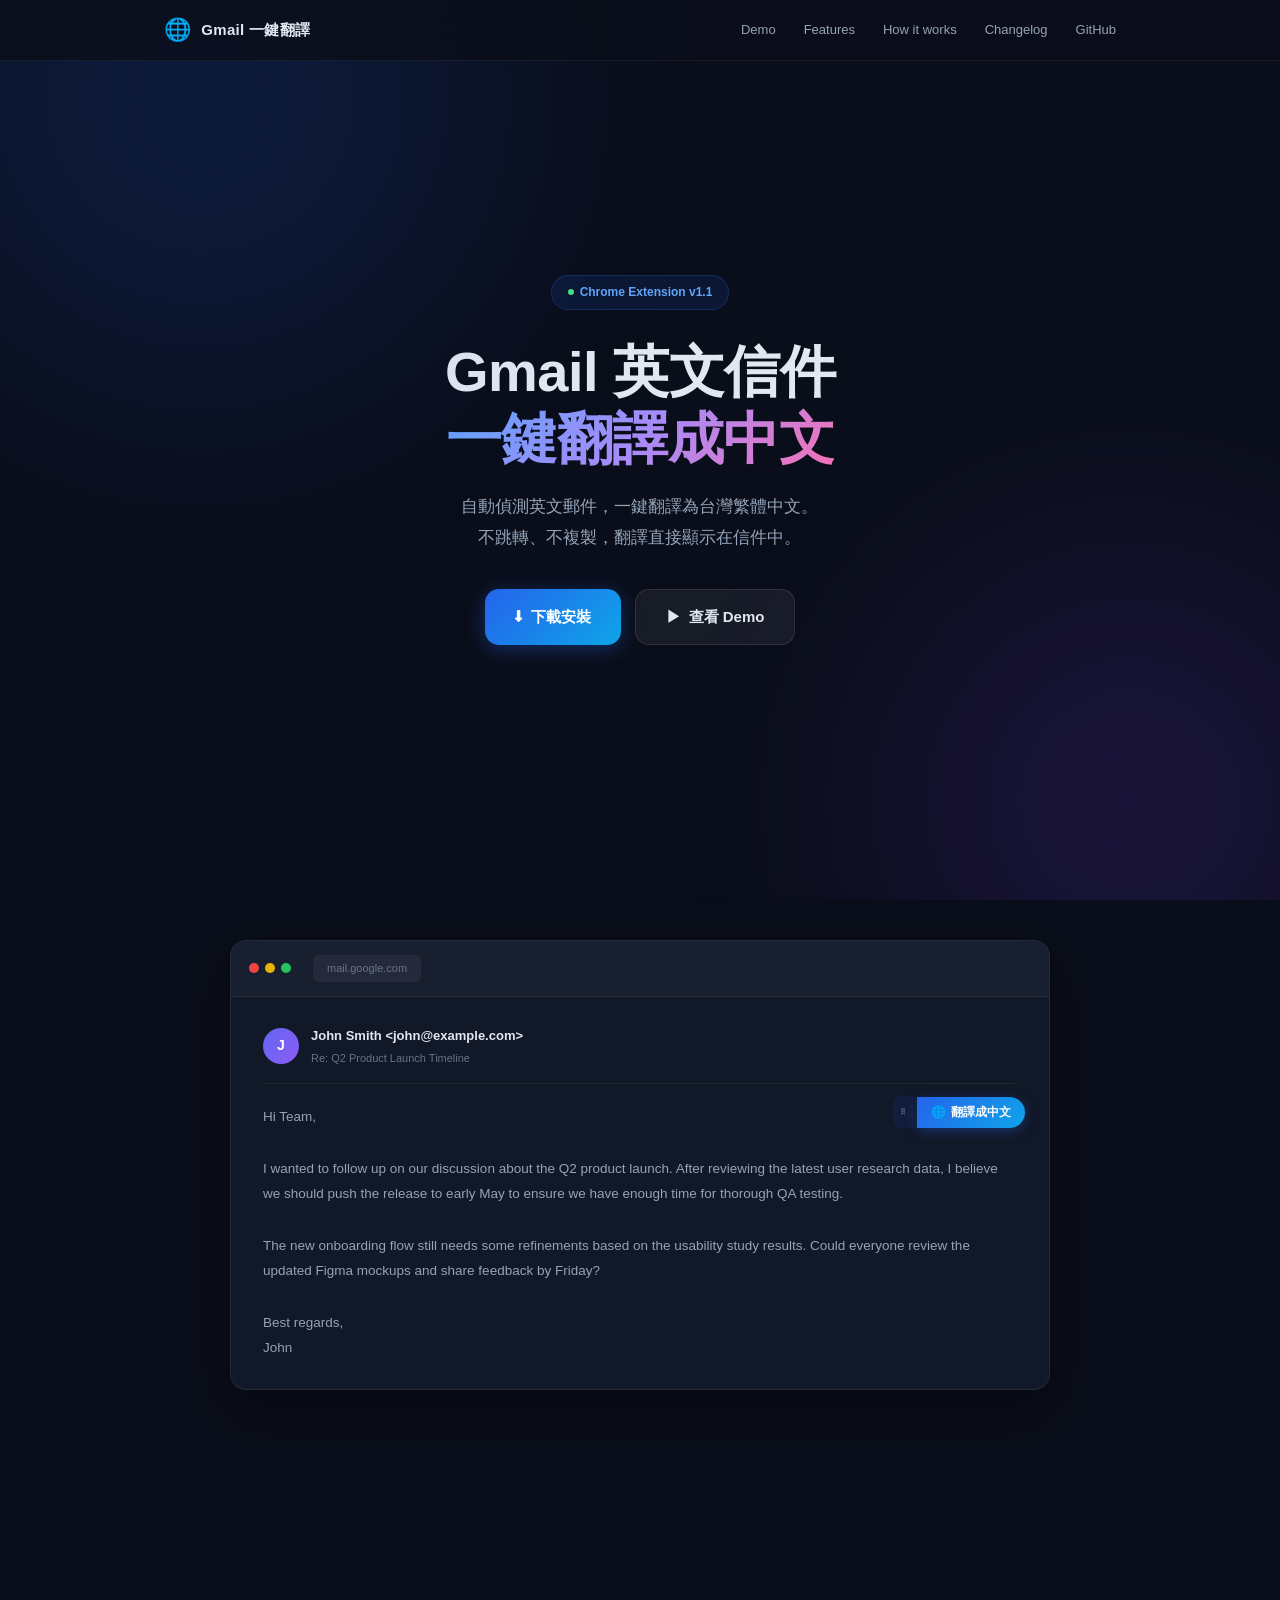
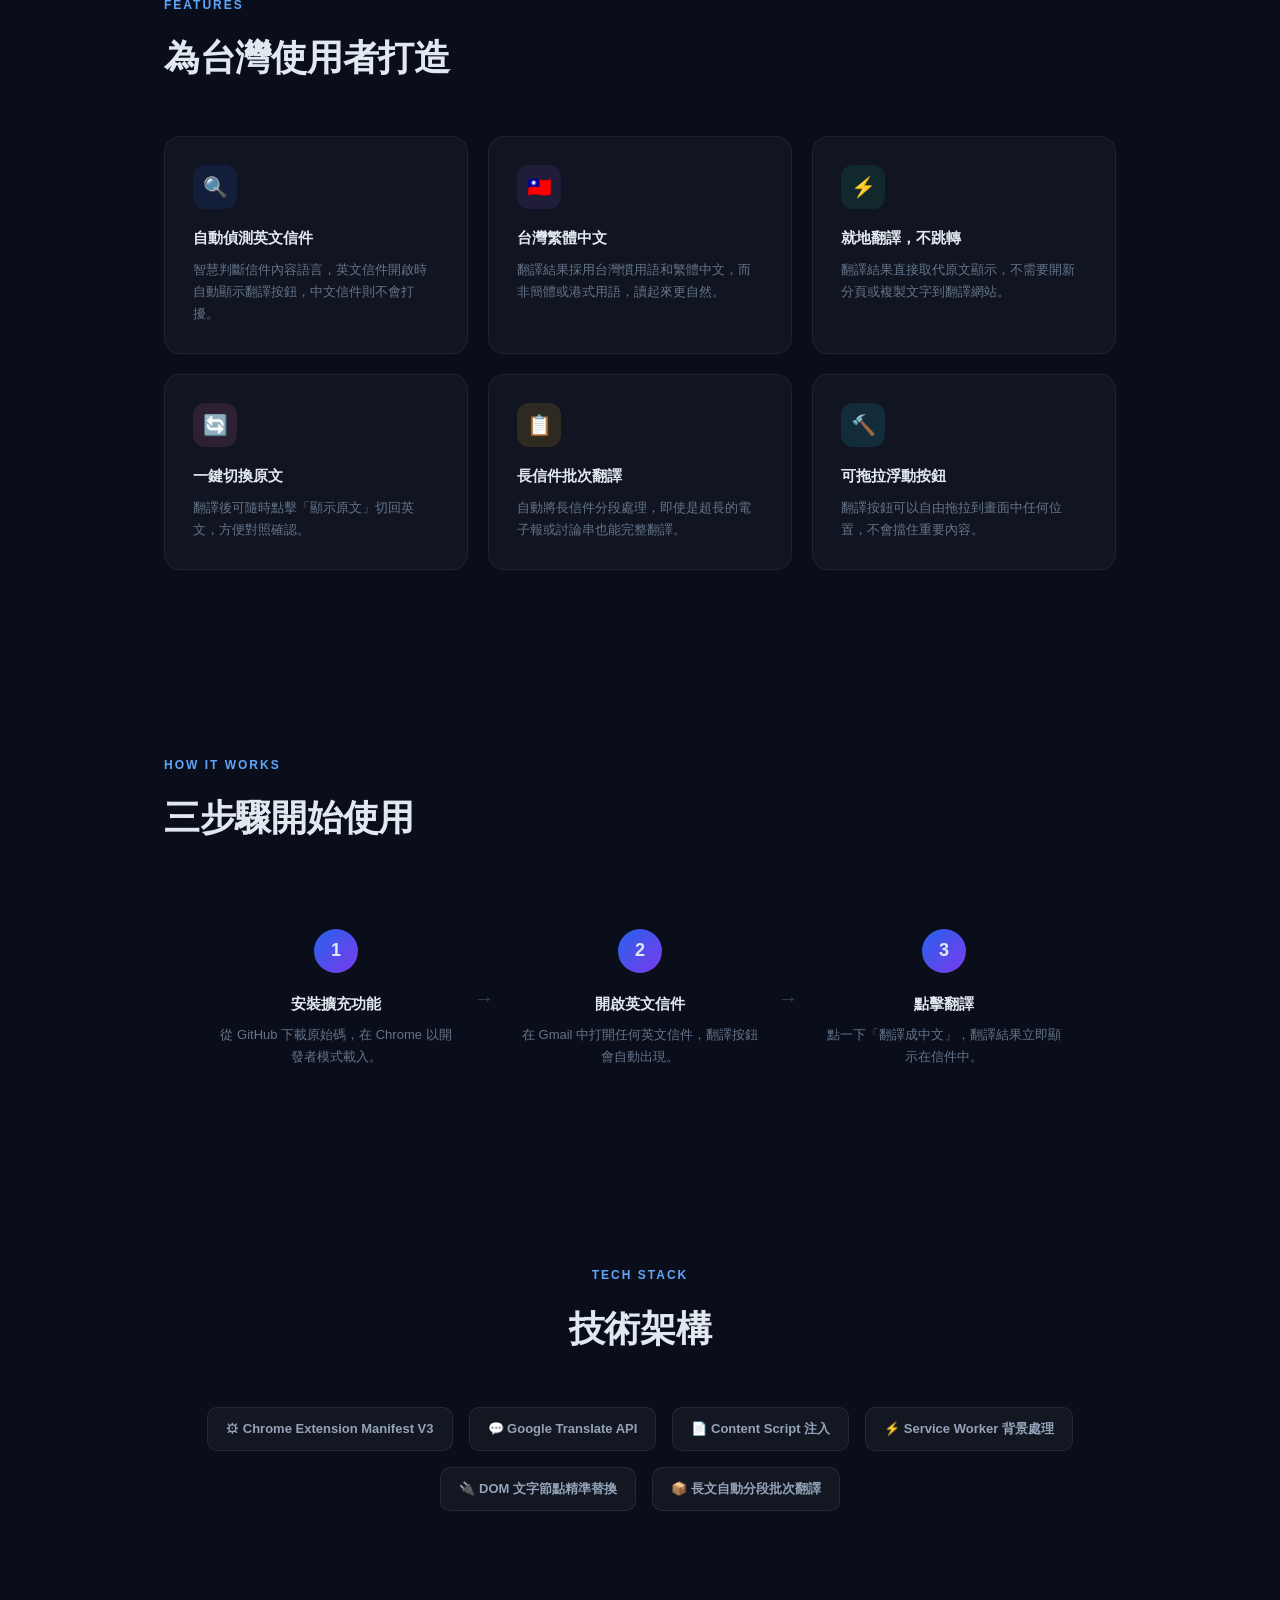
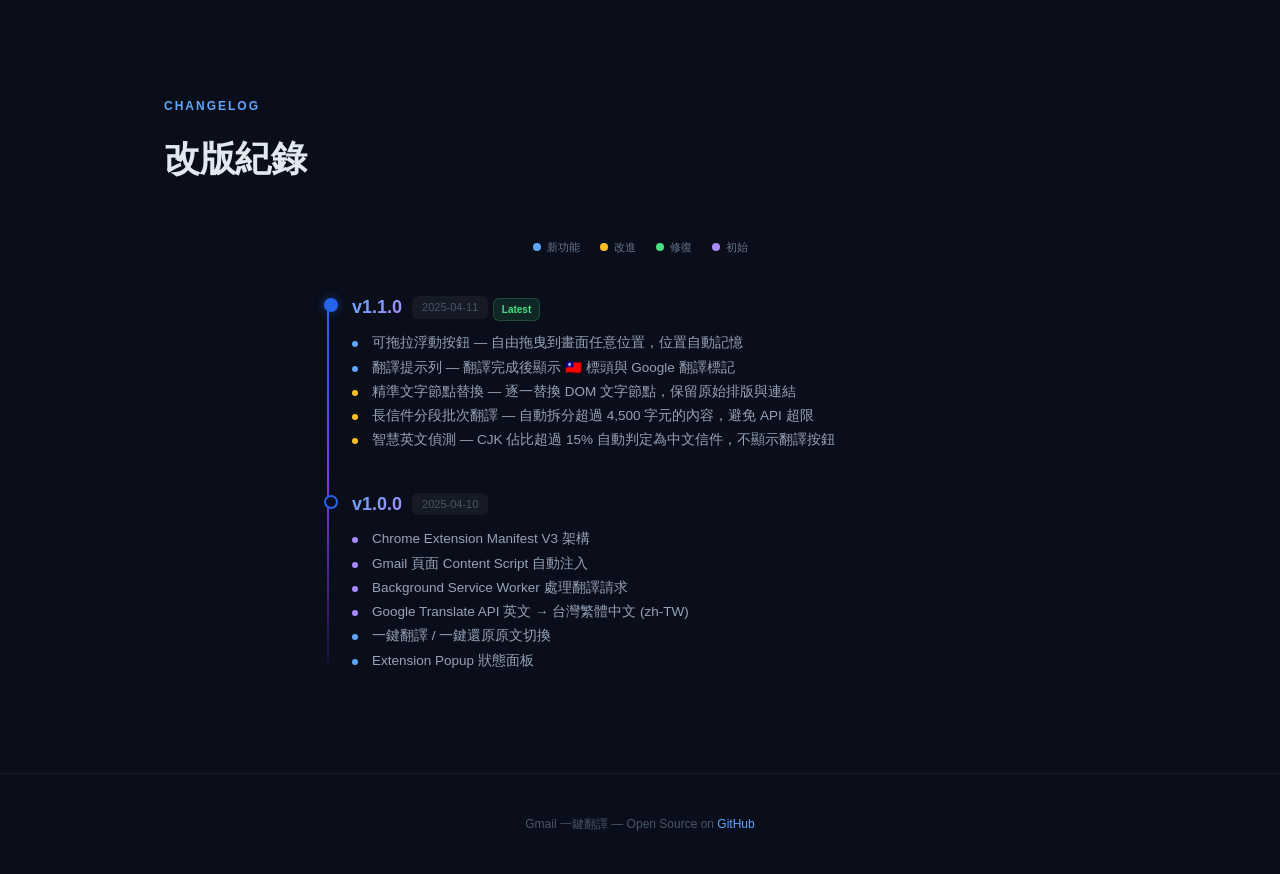
==== index.html @ 367dd294 "新增 SVG favicon、改版紀錄 (Changelog) 區塊 Co-Authored-By: Claude Opus 4.6 (1M context) <noreply@anthropic.c" ====
<!DOCTYPE html>
<html lang="zh-TW">
<head>
<meta charset="UTF-8">
<meta name="viewport" content="width=device-width, initial-scale=1.0">
<title>Gmail 一鍵翻譯 — 台灣繁體中文</title>
<link rel="icon" href="favicon.svg" type="image/svg+xml">
<style>
/* === Reset & Base === */
*, *::before, *::after { margin: 0; padding: 0; box-sizing: border-box; }
html { scroll-behavior: smooth; }
body {
  font-family: 'Noto Sans TC', -apple-system, BlinkMacSystemFont, 'Segoe UI', sans-serif;
  background: #0a0e1a;
  color: #e2e8f0;
  line-height: 1.7;
  overflow-x: hidden;
}
a { color: inherit; text-decoration: none; }

/* === Ambient Background === */
.bg-glow {
  position: fixed; inset: 0; z-index: 0; pointer-events: none; overflow: hidden;
}
.bg-glow::before, .bg-glow::after {
  content: '';
  position: absolute;
  border-radius: 50%;
  filter: blur(120px);
  opacity: 0.15;
}
.bg-glow::before {
  width: 600px; height: 600px;
  background: #2563eb;
  top: -200px; left: -100px;
  animation: float-a 20s ease-in-out infinite;
}
.bg-glow::after {
  width: 500px; height: 500px;
  background: #7c3aed;
  bottom: -150px; right: -100px;
  animation: float-b 25s ease-in-out infinite;
}
@keyframes float-a {
  0%, 100% { transform: translate(0, 0); }
  50% { transform: translate(80px, 60px); }
}
@keyframes float-b {
  0%, 100% { transform: translate(0, 0); }
  50% { transform: translate(-60px, -80px); }
}

/* === Layout === */
.container { max-width: 1000px; margin: 0 auto; padding: 0 24px; position: relative; z-index: 1; }

/* === Nav === */
nav {
  position: fixed; top: 0; left: 0; right: 0; z-index: 100;
  background: rgba(10, 14, 26, 0.8);
  backdrop-filter: blur(20px);
  border-bottom: 1px solid rgba(255,255,255,0.06);
}
nav .container {
  display: flex; align-items: center; justify-content: space-between;
  height: 60px;
}
.nav-logo {
  display: flex; align-items: center; gap: 10px;
  font-size: 15px; font-weight: 700; letter-spacing: 0.3px;
}
.nav-logo span { font-size: 22px; }
.nav-links { display: flex; gap: 28px; }
.nav-links a {
  font-size: 13px; color: #94a3b8;
  transition: color 0.2s;
}
.nav-links a:hover { color: #fff; }

/* === Hero === */
.hero {
  min-height: 100vh;
  display: flex; align-items: center; justify-content: center;
  text-align: center;
  padding: 100px 24px 80px;
}
.hero-inner { max-width: 680px; }
.hero-badge {
  display: inline-flex; align-items: center; gap: 6px;
  background: rgba(37, 99, 235, 0.12);
  border: 1px solid rgba(37, 99, 235, 0.25);
  border-radius: 100px;
  padding: 6px 16px;
  font-size: 12px; font-weight: 600;
  color: #60a5fa;
  margin-bottom: 28px;
}
.hero-badge .dot {
  width: 6px; height: 6px;
  background: #4ade80;
  border-radius: 50%;
  animation: pulse-dot 2s ease-in-out infinite;
}
@keyframes pulse-dot {
  0%, 100% { opacity: 1; transform: scale(1); }
  50% { opacity: 0.5; transform: scale(0.8); }
}
h1 {
  font-size: clamp(36px, 6vw, 56px);
  font-weight: 800;
  line-height: 1.2;
  margin-bottom: 20px;
  letter-spacing: -0.5px;
}
h1 .gradient {
  background: linear-gradient(135deg, #60a5fa, #a78bfa, #f472b6);
  -webkit-background-clip: text;
  -webkit-text-fill-color: transparent;
  background-clip: text;
}
.hero-desc {
  font-size: 17px;
  color: #94a3b8;
  max-width: 520px;
  margin: 0 auto 36px;
  line-height: 1.8;
}
.hero-actions { display: flex; gap: 14px; justify-content: center; flex-wrap: wrap; }
.btn-primary {
  display: inline-flex; align-items: center; gap: 8px;
  padding: 14px 30px;
  background: linear-gradient(135deg, #2563eb, #0ea5e9);
  color: #fff;
  font-size: 15px; font-weight: 700;
  border-radius: 14px;
  border: none; cursor: pointer;
  transition: all 0.3s cubic-bezier(0.4, 0, 0.2, 1);
  box-shadow: 0 4px 20px rgba(37, 99, 235, 0.35);
}
.btn-primary:hover {
  transform: translateY(-2px);
  box-shadow: 0 8px 30px rgba(37, 99, 235, 0.5);
}
.btn-secondary {
  display: inline-flex; align-items: center; gap: 8px;
  padding: 14px 30px;
  background: rgba(255,255,255,0.06);
  border: 1px solid rgba(255,255,255,0.1);
  color: #e2e8f0;
  font-size: 15px; font-weight: 600;
  border-radius: 14px;
  cursor: pointer;
  transition: all 0.3s;
}
.btn-secondary:hover {
  background: rgba(255,255,255,0.1);
  border-color: rgba(255,255,255,0.2);
}

/* === Demo Preview === */
.demo-section { padding: 40px 0 100px; }
.demo-window {
  background: #111827;
  border-radius: 16px;
  border: 1px solid rgba(255,255,255,0.08);
  overflow: hidden;
  box-shadow: 0 20px 60px rgba(0,0,0,0.4);
  max-width: 820px;
  margin: 0 auto;
}
.demo-titlebar {
  display: flex; align-items: center; gap: 8px;
  padding: 14px 18px;
  background: rgba(255,255,255,0.03);
  border-bottom: 1px solid rgba(255,255,255,0.06);
}
.demo-dots { display: flex; gap: 6px; }
.demo-dots span {
  width: 10px; height: 10px; border-radius: 50%;
}
.demo-dots span:nth-child(1) { background: #ef4444; }
.demo-dots span:nth-child(2) { background: #eab308; }
.demo-dots span:nth-child(3) { background: #22c55e; }
.demo-tab {
  margin-left: 14px;
  font-size: 11px; color: #64748b;
  background: rgba(255,255,255,0.05);
  padding: 4px 14px;
  border-radius: 6px;
}
.demo-body { padding: 28px 32px; }
.demo-email-header {
  display: flex; align-items: center; gap: 12px;
  margin-bottom: 20px;
  padding-bottom: 16px;
  border-bottom: 1px solid rgba(255,255,255,0.06);
}
.demo-avatar {
  width: 36px; height: 36px;
  border-radius: 50%;
  background: linear-gradient(135deg, #6366f1, #8b5cf6);
  display: flex; align-items: center; justify-content: center;
  font-size: 14px; font-weight: 700; color: #fff;
}
.demo-from { font-size: 13px; font-weight: 600; }
.demo-subject { font-size: 11px; color: #64748b; margin-top: 2px; }
.demo-content { position: relative; }
.demo-text-en, .demo-text-zh {
  font-size: 13.5px;
  line-height: 1.9;
  transition: all 0.5s ease;
}
.demo-text-en { color: #94a3b8; }
.demo-text-zh { color: #e2e8f0; display: none; }
.demo-content.translated .demo-text-en { display: none; }
.demo-content.translated .demo-text-zh { display: block; }

/* Translation header bar (matches real extension) */
.demo-translated-bar {
  display: none;
  align-items: center; gap: 8px;
  padding: 10px 16px;
  margin-bottom: 16px;
  border-radius: 10px;
  background: linear-gradient(135deg, rgba(238,242,255,0.08), rgba(224,242,254,0.08));
  border: 1px solid rgba(99,102,241,0.2);
  animation: fadeSlide 0.4s ease;
}
.demo-content.translated .demo-translated-bar { display: flex; }
.demo-translated-bar .flag { font-size: 18px; }
.demo-translated-bar .title { font-size: 13px; font-weight: 700; color: #818cf8; }
.demo-translated-bar .badge {
  margin-left: auto;
  font-size: 10px; padding: 3px 8px;
  border-radius: 10px;
  background: rgba(99,102,241,0.12);
  color: #a5b4fc; font-weight: 600;
}
@keyframes fadeSlide {
  from { opacity: 0; transform: translateY(-6px); }
  to { opacity: 1; transform: translateY(0); }
}

/* Floating translate button in demo */
.demo-fab {
  position: absolute; top: -8px; right: -8px;
  display: flex; align-items: center; gap: 4px;
  z-index: 2;
}
.demo-fab .handle {
  width: 20px; height: 32px;
  border-radius: 7px 0 0 7px;
  background: rgba(30, 64, 175, 0.15);
  display: flex; align-items: center; justify-content: center;
  color: #6b7280; font-size: 11px; cursor: grab;
}
.demo-fab button {
  display: inline-flex; align-items: center; gap: 5px;
  padding: 7px 14px;
  border: none;
  border-radius: 0 20px 20px 0;
  color: #fff;
  font-size: 12px; font-weight: 700;
  cursor: pointer;
  transition: all 0.25s;
  font-family: inherit;
}
.demo-fab .btn-translate {
  background: linear-gradient(135deg, #2563eb, #0ea5e9);
  box-shadow: 0 3px 12px rgba(37,99,235,0.35);
}
.demo-fab .btn-translate:hover {
  box-shadow: 0 5px 18px rgba(37,99,235,0.5);
}
.demo-fab .btn-restore {
  background: linear-gradient(135deg, #6366f1, #8b5cf6);
  box-shadow: 0 3px 12px rgba(99,102,241,0.35);
  display: none;
}
.demo-fab .btn-restore:hover {
  box-shadow: 0 5px 18px rgba(99,102,241,0.5);
}
.demo-content.translated .btn-translate { display: none; }
.demo-content.translated .btn-restore { display: inline-flex; }
.demo-fab .loading { opacity: 0.7; cursor: wait; }

/* === Features === */
.features { padding: 100px 0; }
.section-label {
  display: inline-flex; align-items: center; gap: 6px;
  font-size: 12px; font-weight: 600; color: #60a5fa;
  text-transform: uppercase; letter-spacing: 2px;
  margin-bottom: 12px;
}
.section-title {
  font-size: clamp(26px, 4vw, 36px);
  font-weight: 800;
  margin-bottom: 48px;
  letter-spacing: -0.3px;
}
.features-grid {
  display: grid;
  grid-template-columns: repeat(auto-fit, minmax(280px, 1fr));
  gap: 20px;
}
.feature-card {
  background: rgba(255,255,255,0.03);
  border: 1px solid rgba(255,255,255,0.06);
  border-radius: 16px;
  padding: 28px;
  transition: all 0.3s;
}
.feature-card:hover {
  background: rgba(255,255,255,0.05);
  border-color: rgba(255,255,255,0.1);
  transform: translateY(-2px);
}
.feature-icon {
  width: 44px; height: 44px;
  border-radius: 12px;
  display: flex; align-items: center; justify-content: center;
  font-size: 20px;
  margin-bottom: 16px;
}
.feature-card:nth-child(1) .feature-icon { background: rgba(37,99,235,0.12); }
.feature-card:nth-child(2) .feature-icon { background: rgba(139,92,246,0.12); }
.feature-card:nth-child(3) .feature-icon { background: rgba(16,185,129,0.12); }
.feature-card:nth-child(4) .feature-icon { background: rgba(244,114,182,0.12); }
.feature-card:nth-child(5) .feature-icon { background: rgba(251,191,36,0.12); }
.feature-card:nth-child(6) .feature-icon { background: rgba(34,211,238,0.12); }
.feature-card h3 {
  font-size: 15px; font-weight: 700;
  margin-bottom: 8px;
}
.feature-card p {
  font-size: 13px; color: #64748b;
  line-height: 1.7;
}

/* === How it works === */
.how-section { padding: 80px 0 100px; }
.steps {
  display: flex; gap: 24px; flex-wrap: wrap;
  justify-content: center;
}
.step {
  flex: 1; min-width: 200px; max-width: 280px;
  text-align: center;
  padding: 32px 20px;
  position: relative;
}
.step-num {
  width: 44px; height: 44px;
  border-radius: 50%;
  background: linear-gradient(135deg, #2563eb, #7c3aed);
  display: inline-flex; align-items: center; justify-content: center;
  font-size: 18px; font-weight: 800;
  margin-bottom: 18px;
}
.step h3 {
  font-size: 15px; font-weight: 700;
  margin-bottom: 8px;
}
.step p {
  font-size: 13px; color: #64748b;
  line-height: 1.7;
}
.step-arrow {
  display: none;
  position: absolute;
  right: -18px; top: 50%;
  transform: translateY(-50%);
  color: #334155;
  font-size: 20px;
}
@media (min-width: 700px) {
  .step-arrow { display: block; }
}

/* === Tech === */
.tech-section { padding: 60px 0 100px; }
.tech-grid {
  display: flex; gap: 16px; flex-wrap: wrap;
  justify-content: center;
}
.tech-tag {
  display: inline-flex; align-items: center; gap: 6px;
  padding: 10px 18px;
  background: rgba(255,255,255,0.04);
  border: 1px solid rgba(255,255,255,0.08);
  border-radius: 10px;
  font-size: 13px; font-weight: 600; color: #94a3b8;
  transition: all 0.2s;
}
.tech-tag:hover {
  background: rgba(255,255,255,0.08);
  color: #e2e8f0;
}

/* === Changelog === */
.changelog { padding: 80px 0 100px; }
.changelog-timeline {
  max-width: 640px;
  margin: 0 auto;
  position: relative;
  padding-left: 32px;
}
.changelog-timeline::before {
  content: '';
  position: absolute;
  left: 7px; top: 8px; bottom: 8px;
  width: 2px;
  background: linear-gradient(to bottom, #2563eb, #7c3aed, rgba(124,58,237,0.1));
  border-radius: 2px;
}
.cl-entry {
  position: relative;
  margin-bottom: 36px;
}
.cl-entry:last-child { margin-bottom: 0; }
.cl-dot {
  position: absolute;
  left: -28px; top: 6px;
  width: 14px; height: 14px;
  border-radius: 50%;
  border: 2.5px solid #2563eb;
  background: #0a0e1a;
}
.cl-entry:first-child .cl-dot {
  background: #2563eb;
  box-shadow: 0 0 10px rgba(37,99,235,0.5);
}
.cl-version {
  display: inline-flex; align-items: center; gap: 10px;
  margin-bottom: 8px;
}
.cl-version h3 {
  font-size: 18px; font-weight: 800;
  background: linear-gradient(135deg, #60a5fa, #a78bfa);
  -webkit-background-clip: text;
  -webkit-text-fill-color: transparent;
  background-clip: text;
}
.cl-date {
  font-size: 11px; color: #475569;
  background: rgba(255,255,255,0.05);
  padding: 2px 10px;
  border-radius: 6px;
}
.cl-tag {
  display: inline-block;
  font-size: 10px; font-weight: 700;
  padding: 2px 8px;
  border-radius: 6px;
  margin-bottom: 10px;
}
.cl-tag.latest {
  background: rgba(74,222,128,0.12);
  color: #4ade80;
  border: 1px solid rgba(74,222,128,0.2);
}
.cl-list {
  list-style: none;
  padding: 0;
}
.cl-list li {
  font-size: 13.5px;
  color: #94a3b8;
  line-height: 1.8;
  padding-left: 20px;
  position: relative;
}
.cl-list li::before {
  content: '';
  position: absolute;
  left: 0; top: 10px;
  width: 6px; height: 6px;
  border-radius: 50%;
}
.cl-list li.feat::before { background: #60a5fa; }
.cl-list li.fix::before { background: #4ade80; }
.cl-list li.improve::before { background: #fbbf24; }
.cl-list li.init::before { background: #a78bfa; }
.cl-legend {
  display: flex; gap: 20px; justify-content: center;
  margin-bottom: 36px;
  flex-wrap: wrap;
}
.cl-legend span {
  display: inline-flex; align-items: center; gap: 6px;
  font-size: 11px; color: #64748b;
}
.cl-legend span::before {
  content: '';
  width: 8px; height: 8px;
  border-radius: 50%;
  display: inline-block;
}
.cl-legend .lg-feat::before { background: #60a5fa; }
.cl-legend .lg-fix::before { background: #4ade80; }
.cl-legend .lg-improve::before { background: #fbbf24; }
.cl-legend .lg-init::before { background: #a78bfa; }

/* === Footer === */
footer {
  border-top: 1px solid rgba(255,255,255,0.06);
  padding: 40px 0;
  text-align: center;
}
footer p {
  font-size: 12px;
  color: #475569;
}
footer a { color: #60a5fa; }
footer a:hover { text-decoration: underline; }

/* === Responsive === */
@media (max-width: 640px) {
  .hero { padding: 80px 20px 60px; }
  .demo-body { padding: 20px; }
  .features-grid { grid-template-columns: 1fr; }
  .nav-links { display: none; }
}
</style>
</head>
<body>

<div class="bg-glow"></div>

<!-- Nav -->
<nav>
  <div class="container">
    <div class="nav-logo">
      <span>🌐</span> Gmail 一鍵翻譯
    </div>
    <div class="nav-links">
      <a href="#demo">Demo</a>
      <a href="#features">Features</a>
      <a href="#howto">How it works</a>
      <a href="#changelog">Changelog</a>
      <a href="https://github.com/Knowledge-Knowmad/gmail_translator" target="_blank">GitHub</a>
    </div>
  </div>
</nav>

<!-- Hero -->
<section class="hero">
  <div class="hero-inner">
    <div class="hero-badge">
      <span class="dot"></span>
      Chrome Extension v1.1
    </div>
    <h1>
      Gmail 英文信件<br>
      <span class="gradient">一鍵翻譯成中文</span>
    </h1>
    <p class="hero-desc">
      自動偵測英文郵件，一鍵翻譯為台灣繁體中文。<br>
      不跳轉、不複製，翻譯直接顯示在信件中。
    </p>
    <div class="hero-actions">
      <a class="btn-primary" href="https://github.com/Knowledge-Knowmad/gmail_translator" target="_blank">
        <span>&#11015;</span> 下載安裝
      </a>
      <a class="btn-secondary" href="#demo">
        <span>&#9654;</span> 查看 Demo
      </a>
    </div>
  </div>
</section>

<!-- Demo -->
<section class="demo-section" id="demo">
  <div class="container">
    <div class="demo-window">
      <div class="demo-titlebar">
        <div class="demo-dots"><span></span><span></span><span></span></div>
        <div class="demo-tab">mail.google.com</div>
      </div>
      <div class="demo-body">
        <div class="demo-email-header">
          <div class="demo-avatar">J</div>
          <div>
            <div class="demo-from">John Smith &lt;john@example.com&gt;</div>
            <div class="demo-subject">Re: Q2 Product Launch Timeline</div>
          </div>
        </div>
        <div class="demo-content" id="demoContent">
          <div class="demo-fab">
            <div class="handle">&#10303;</div>
            <button class="btn-translate" id="demoTranslateBtn" onclick="toggleTranslation()">
              <span>🌐</span> 翻譯成中文
            </button>
            <button class="btn-restore" onclick="toggleTranslation()">
              <span>🔄</span> 顯示原文
            </button>
          </div>

          <div class="demo-translated-bar">
            <span class="flag">🇹🇼</span>
            <span class="title">已翻譯為台灣繁體中文</span>
            <span class="badge">Google 翻譯</span>
          </div>

          <div class="demo-text-en">
            Hi Team,<br><br>
            I wanted to follow up on our discussion about the Q2 product launch. After reviewing the latest user research data, I believe we should push the release to early May to ensure we have enough time for thorough QA testing.<br><br>
            The new onboarding flow still needs some refinements based on the usability study results. Could everyone review the updated Figma mockups and share feedback by Friday?<br><br>
            Best regards,<br>
            John
          </div>
          <div class="demo-text-zh">
            嗨，團隊好，<br><br>
            我想跟進我們之前討論的第二季產品上線事宜。在檢視了最新的使用者研究數據後，我認為我們應該將上線時間推遲到五月初，以確保有充足的時間進行完整的 QA 測試。<br><br>
            新的使用者引導流程仍需根據易用性測試結果進行一些優化。請大家在週五前檢視更新後的 Figma 設計稿並回饋意見。<br><br>
            祝好，<br>
            John
          </div>
        </div>
      </div>
    </div>
  </div>
</section>

<!-- Features -->
<section class="features" id="features">
  <div class="container">
    <div class="section-label">Features</div>
    <h2 class="section-title">為台灣使用者打造</h2>
    <div class="features-grid">
      <div class="feature-card">
        <div class="feature-icon">🔍</div>
        <h3>自動偵測英文信件</h3>
        <p>智慧判斷信件內容語言，英文信件開啟時自動顯示翻譯按鈕，中文信件則不會打擾。</p>
      </div>
      <div class="feature-card">
        <div class="feature-icon">🇹🇼</div>
        <h3>台灣繁體中文</h3>
        <p>翻譯結果採用台灣慣用語和繁體中文，而非簡體或港式用語，讀起來更自然。</p>
      </div>
      <div class="feature-card">
        <div class="feature-icon">&#9889;</div>
        <h3>就地翻譯，不跳轉</h3>
        <p>翻譯結果直接取代原文顯示，不需要開新分頁或複製文字到翻譯網站。</p>
      </div>
      <div class="feature-card">
        <div class="feature-icon">🔄</div>
        <h3>一鍵切換原文</h3>
        <p>翻譯後可隨時點擊「顯示原文」切回英文，方便對照確認。</p>
      </div>
      <div class="feature-card">
        <div class="feature-icon">&#128203;</div>
        <h3>長信件批次翻譯</h3>
        <p>自動將長信件分段處理，即使是超長的電子報或討論串也能完整翻譯。</p>
      </div>
      <div class="feature-card">
        <div class="feature-icon">&#128296;</div>
        <h3>可拖拉浮動按鈕</h3>
        <p>翻譯按鈕可以自由拖拉到畫面中任何位置，不會擋住重要內容。</p>
      </div>
    </div>
  </div>
</section>

<!-- How it works -->
<section class="how-section" id="howto">
  <div class="container">
    <div class="section-label">How it works</div>
    <h2 class="section-title">三步驟開始使用</h2>
    <div class="steps">
      <div class="step">
        <div class="step-num">1</div>
        <h3>安裝擴充功能</h3>
        <p>從 GitHub 下載原始碼，在 Chrome 以開發者模式載入。</p>
        <span class="step-arrow">&rarr;</span>
      </div>
      <div class="step">
        <div class="step-num">2</div>
        <h3>開啟英文信件</h3>
        <p>在 Gmail 中打開任何英文信件，翻譯按鈕會自動出現。</p>
        <span class="step-arrow">&rarr;</span>
      </div>
      <div class="step">
        <div class="step-num">3</div>
        <h3>點擊翻譯</h3>
        <p>點一下「翻譯成中文」，翻譯結果立即顯示在信件中。</p>
      </div>
    </div>
  </div>
</section>

<!-- Tech -->
<section class="tech-section">
  <div class="container" style="text-align:center;">
    <div class="section-label">Tech Stack</div>
    <h2 class="section-title">技術架構</h2>
    <div class="tech-grid">
      <div class="tech-tag">&#9881; Chrome Extension Manifest V3</div>
      <div class="tech-tag">&#128172; Google Translate API</div>
      <div class="tech-tag">&#128196; Content Script 注入</div>
      <div class="tech-tag">&#9889; Service Worker 背景處理</div>
      <div class="tech-tag">&#128268; DOM 文字節點精準替換</div>
      <div class="tech-tag">&#128230; 長文自動分段批次翻譯</div>
    </div>
  </div>
</section>

<!-- Changelog -->
<section class="changelog" id="changelog">
  <div class="container">
    <div class="section-label">Changelog</div>
    <h2 class="section-title">改版紀錄</h2>
    <div class="cl-legend">
      <span class="lg-feat">新功能</span>
      <span class="lg-improve">改進</span>
      <span class="lg-fix">修復</span>
      <span class="lg-init">初始</span>
    </div>
    <div class="changelog-timeline">

      <!-- v1.1.0 -->
      <div class="cl-entry">
        <div class="cl-dot"></div>
        <div class="cl-version">
          <h3>v1.1.0</h3>
          <span class="cl-date">2025-04-11</span>
        </div>
        <span class="cl-tag latest">Latest</span>
        <ul class="cl-list">
          <li class="feat">可拖拉浮動按鈕 — 自由拖曳到畫面任意位置，位置自動記憶</li>
          <li class="feat">翻譯提示列 — 翻譯完成後顯示 🇹🇼 標頭與 Google 翻譯標記</li>
          <li class="improve">精準文字節點替換 — 逐一替換 DOM 文字節點，保留原始排版與連結</li>
          <li class="improve">長信件分段批次翻譯 — 自動拆分超過 4,500 字元的內容，避免 API 超限</li>
          <li class="improve">智慧英文偵測 — CJK 佔比超過 15% 自動判定為中文信件，不顯示翻譯按鈕</li>
        </ul>
      </div>

      <!-- v1.0.0 -->
      <div class="cl-entry">
        <div class="cl-dot"></div>
        <div class="cl-version">
          <h3>v1.0.0</h3>
          <span class="cl-date">2025-04-10</span>
        </div>
        <ul class="cl-list">
          <li class="init">Chrome Extension Manifest V3 架構</li>
          <li class="init">Gmail 頁面 Content Script 自動注入</li>
          <li class="init">Background Service Worker 處理翻譯請求</li>
          <li class="init">Google Translate API 英文 &rarr; 台灣繁體中文 (zh-TW)</li>
          <li class="feat">一鍵翻譯 / 一鍵還原原文切換</li>
          <li class="feat">Extension Popup 狀態面板</li>
        </ul>
      </div>

    </div>
  </div>
</section>

<!-- Footer -->
<footer>
  <div class="container">
    <p>
      Gmail 一鍵翻譯 &mdash; Open Source on
      <a href="https://github.com/Knowledge-Knowmad/gmail_translator" target="_blank">GitHub</a>
    </p>
  </div>
</footer>

<script>
// Demo translation toggle
function toggleTranslation() {
  const content = document.getElementById('demoContent');
  const btn = document.getElementById('demoTranslateBtn');

  if (content.classList.contains('translated')) {
    content.classList.remove('translated');
  } else {
    btn.classList.add('loading');
    btn.innerHTML = '<span>🌐</span> 翻譯中…';
    setTimeout(() => {
      content.classList.add('translated');
      btn.classList.remove('loading');
      btn.innerHTML = '<span>🌐</span> 翻譯成中文';
    }, 800);
  }
}

// Smooth reveal on scroll
const observer = new IntersectionObserver((entries) => {
  entries.forEach(e => {
    if (e.isIntersecting) {
      e.target.style.opacity = '1';
      e.target.style.transform = 'translateY(0)';
    }
  });
}, { threshold: 0.15 });

document.querySelectorAll('.feature-card, .step, .tech-tag, .cl-entry').forEach(el => {
  el.style.opacity = '0';
  el.style.transform = 'translateY(20px)';
  el.style.transition = 'opacity 0.5s ease, transform 0.5s ease';
  observer.observe(el);
});
</script>

</body>
</html>
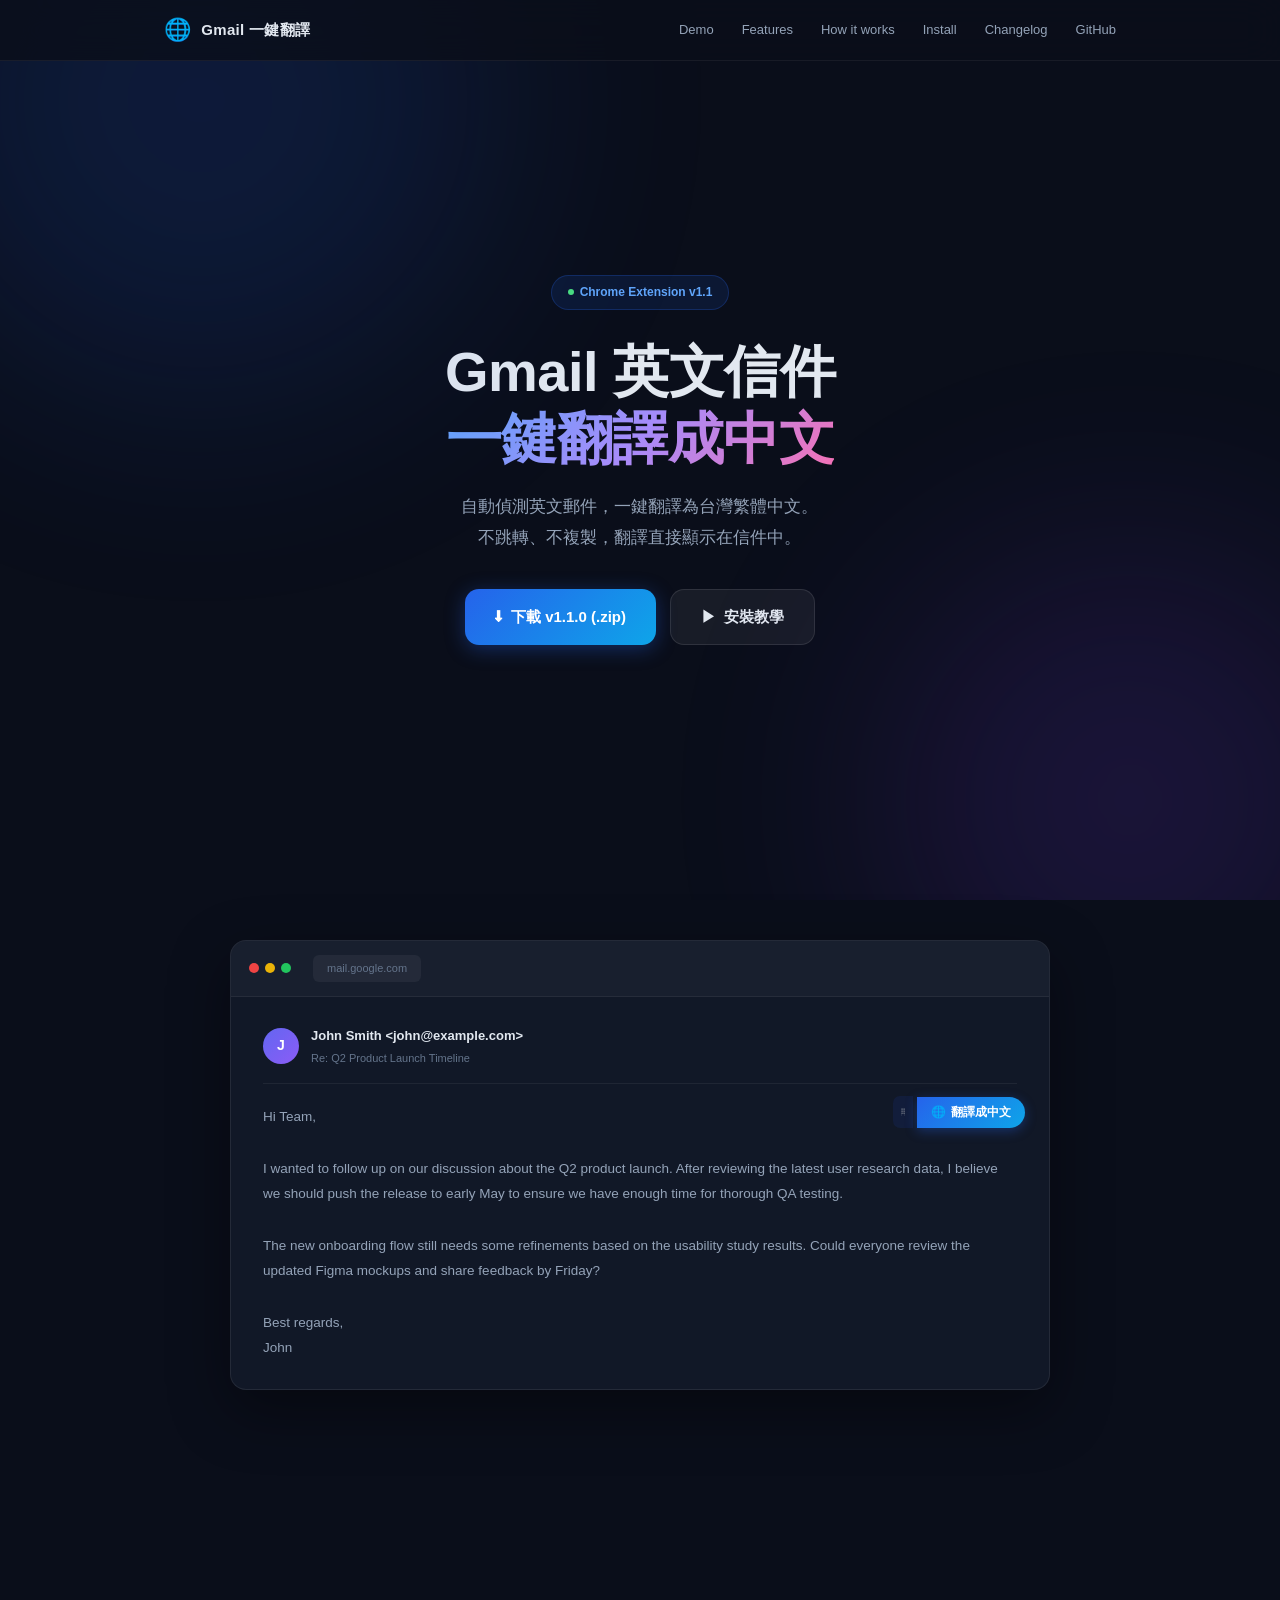
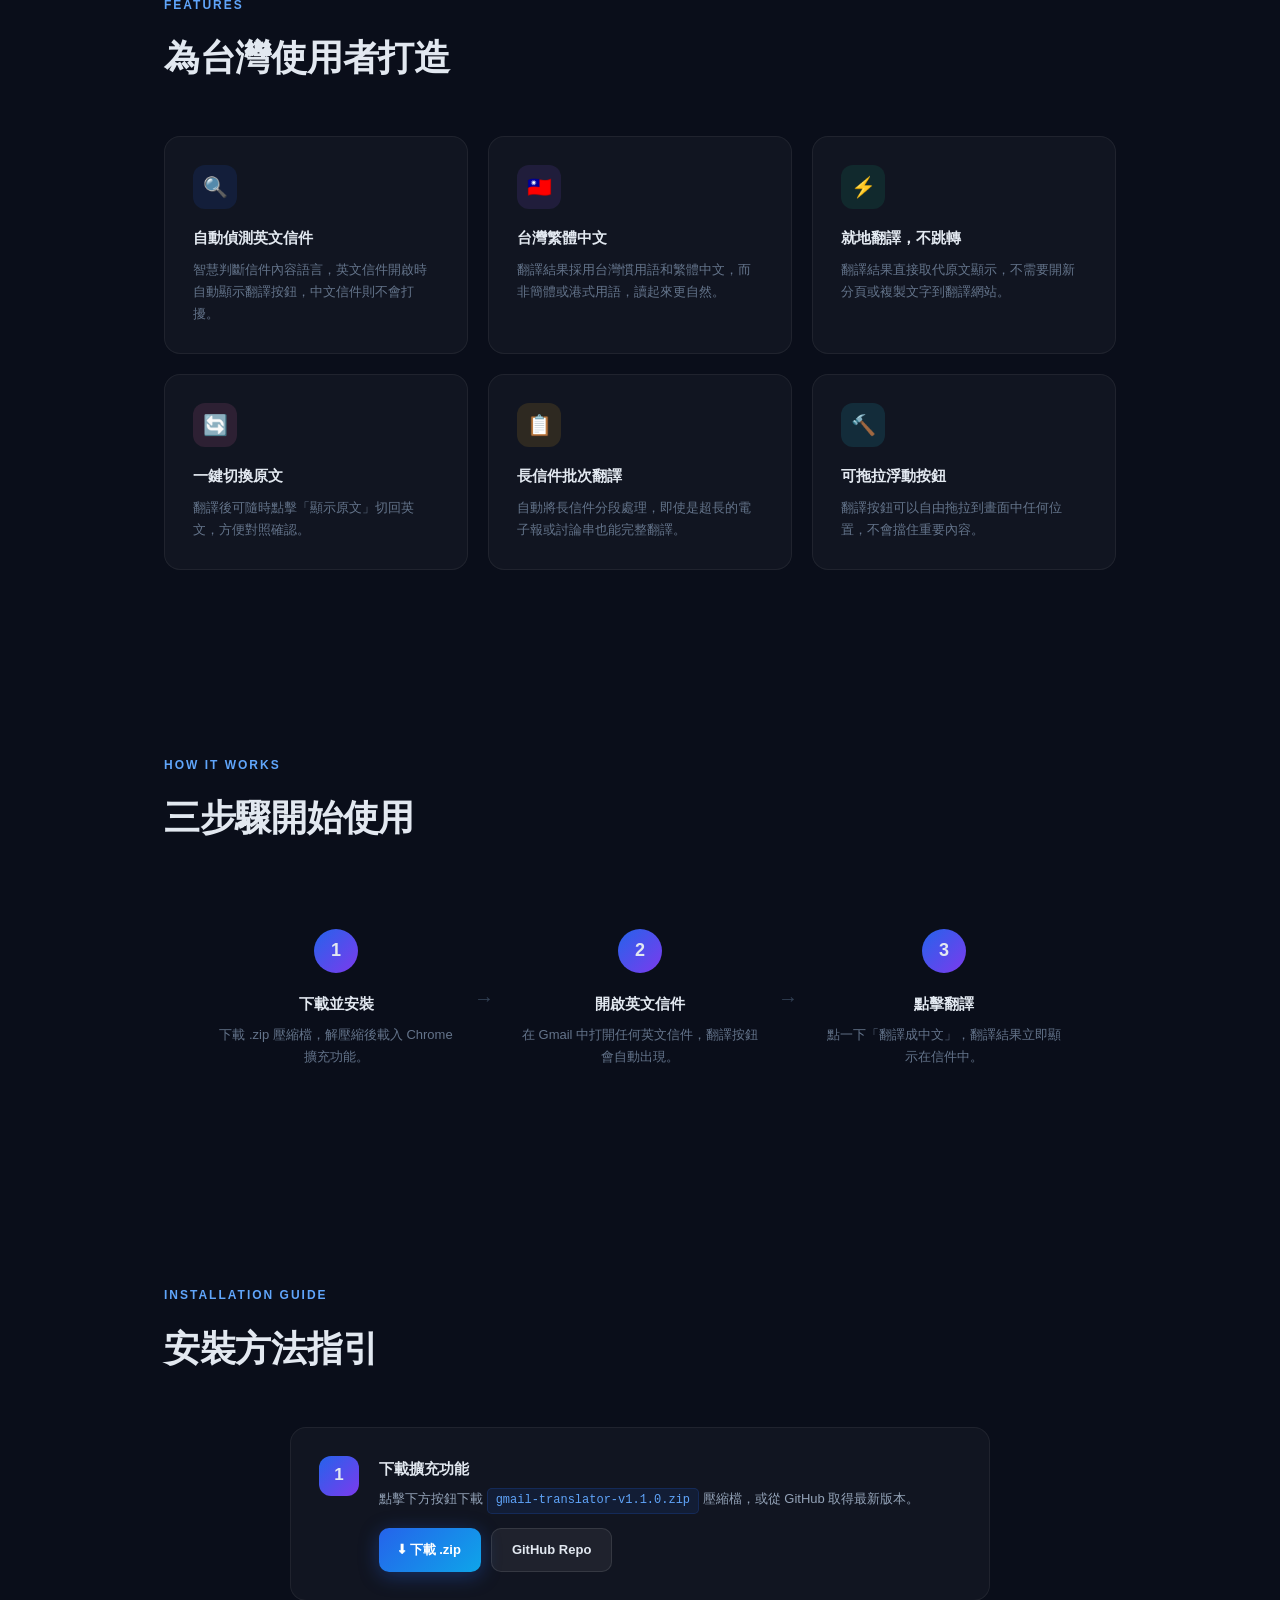
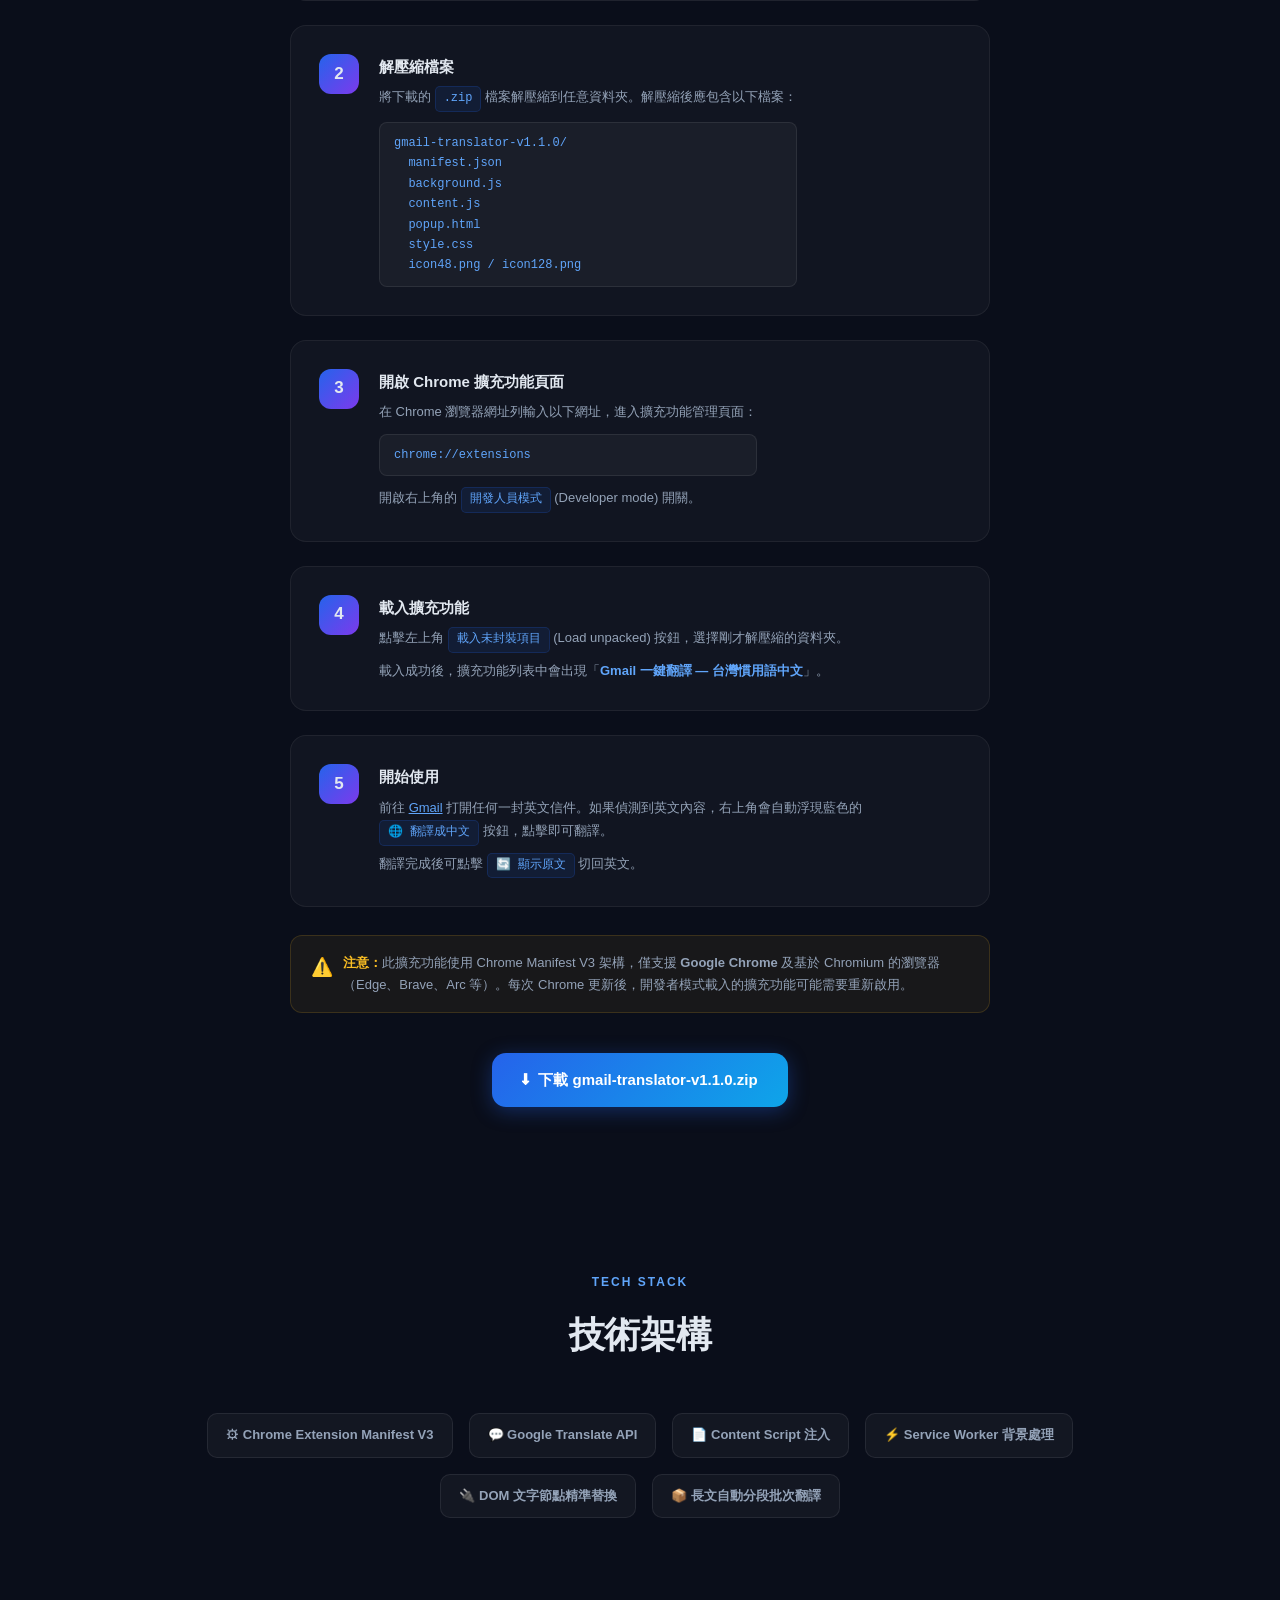
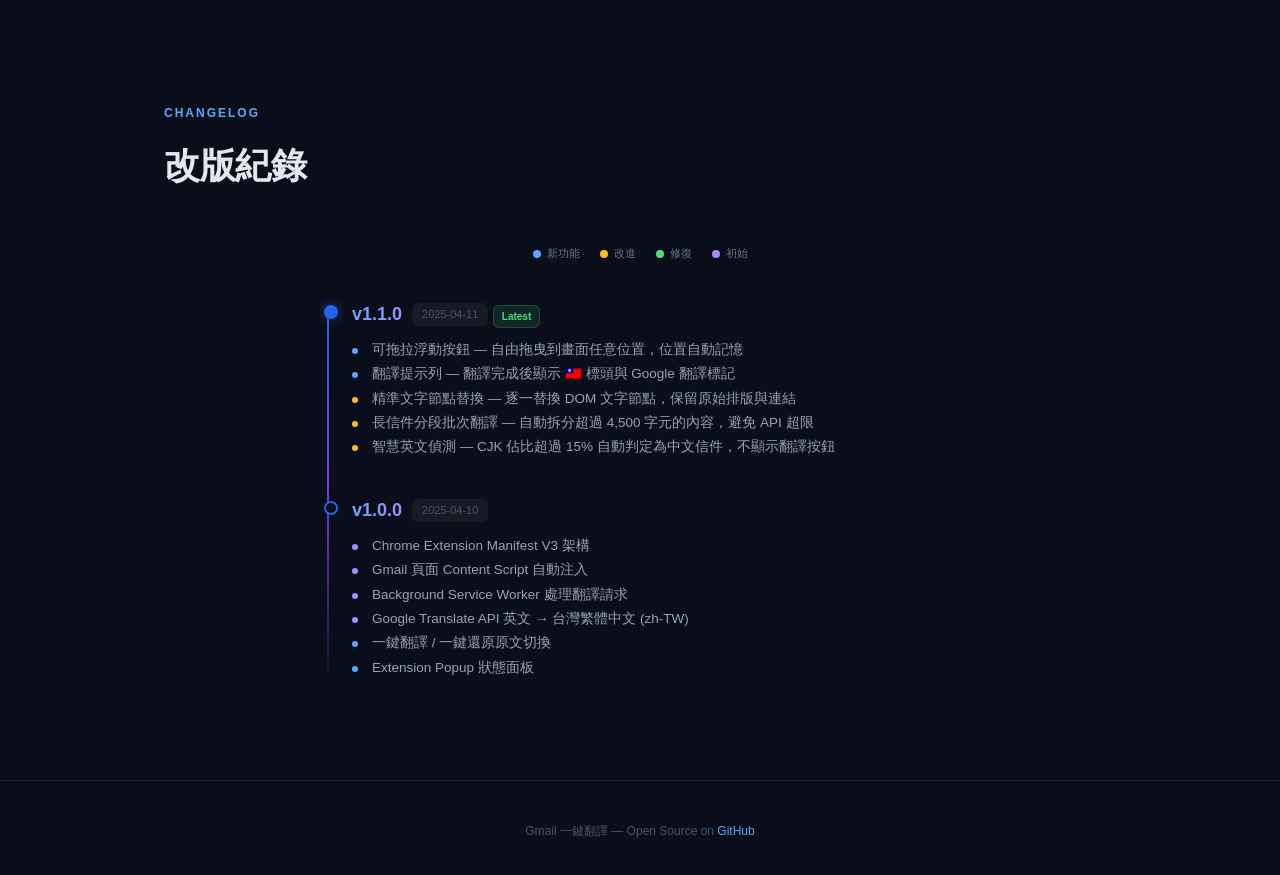
==== commit e09c6bc1: "新增 v1.1.0 zip 壓縮檔、安裝方法指引 section，更新下載連結 Co-Authored-By: Claude Opus 4.6 (1M context) <noreply@anthro" ====
--- a/index.html
+++ b/index.html
@@ -396,6 +396,80 @@
   color: #e2e8f0;
 }
 
+/* === Install Guide === */
+.install-section { padding: 80px 0 100px; }
+.install-steps {
+  max-width: 700px;
+  margin: 0 auto;
+  display: flex; flex-direction: column; gap: 24px;
+}
+.install-step {
+  display: flex; gap: 20px;
+  background: rgba(255,255,255,0.03);
+  border: 1px solid rgba(255,255,255,0.06);
+  border-radius: 16px;
+  padding: 28px;
+  transition: all 0.3s;
+}
+.install-step:hover {
+  background: rgba(255,255,255,0.05);
+  border-color: rgba(255,255,255,0.12);
+}
+.install-step-num {
+  flex-shrink: 0;
+  width: 40px; height: 40px;
+  border-radius: 12px;
+  background: linear-gradient(135deg, #2563eb, #7c3aed);
+  display: flex; align-items: center; justify-content: center;
+  font-size: 17px; font-weight: 800;
+}
+.install-step-body h3 {
+  font-size: 15px; font-weight: 700;
+  margin-bottom: 6px;
+}
+.install-step-body p {
+  font-size: 13px; color: #94a3b8;
+  line-height: 1.8;
+}
+.install-step-body code {
+  display: inline-block;
+  background: rgba(37,99,235,0.1);
+  border: 1px solid rgba(37,99,235,0.2);
+  color: #60a5fa;
+  padding: 1px 8px;
+  border-radius: 5px;
+  font-size: 12px;
+  font-family: 'SF Mono', 'Fira Code', monospace;
+}
+.install-step-body .path-box {
+  display: block;
+  background: rgba(255,255,255,0.04);
+  border: 1px solid rgba(255,255,255,0.08);
+  border-radius: 8px;
+  padding: 10px 14px;
+  margin-top: 10px;
+  font-family: 'SF Mono', 'Fira Code', monospace;
+  font-size: 12px;
+  color: #60a5fa;
+  word-break: break-all;
+}
+.install-note {
+  max-width: 700px;
+  margin: 28px auto 0;
+  display: flex; gap: 10px;
+  padding: 16px 20px;
+  background: rgba(251,191,36,0.06);
+  border: 1px solid rgba(251,191,36,0.15);
+  border-radius: 12px;
+  font-size: 13px; color: #94a3b8;
+  line-height: 1.7;
+}
+.install-note .note-icon { flex-shrink: 0; font-size: 18px; }
+.install-download-cta {
+  text-align: center;
+  margin-top: 40px;
+}
+
 /* === Changelog === */
 .changelog { padding: 80px 0 100px; }
 .changelog-timeline {
@@ -536,6 +610,7 @@
       <a href="#demo">Demo</a>
       <a href="#features">Features</a>
       <a href="#howto">How it works</a>
+      <a href="#install">Install</a>
       <a href="#changelog">Changelog</a>
       <a href="https://github.com/Knowledge-Knowmad/gmail_translator" target="_blank">GitHub</a>
     </div>
@@ -558,11 +633,11 @@
       不跳轉、不複製，翻譯直接顯示在信件中。
     </p>
     <div class="hero-actions">
-      <a class="btn-primary" href="https://github.com/Knowledge-Knowmad/gmail_translator" target="_blank">
-        <span>&#11015;</span> 下載安裝
+      <a class="btn-primary" href="gmail-translator-v1.1.0.zip" download>
+        <span>&#11015;</span> 下載 v1.1.0 (.zip)
       </a>
-      <a class="btn-secondary" href="#demo">
-        <span>&#9654;</span> 查看 Demo
+      <a class="btn-secondary" href="#install">
+        <span>&#9654;</span> 安裝教學
       </a>
     </div>
   </div>
@@ -661,7 +736,7 @@
   </div>
 </section>
 
-<!-- How it works -->
+<!-- How it works (quick overview) -->
 <section class="how-section" id="howto">
   <div class="container">
     <div class="section-label">How it works</div>
@@ -669,8 +744,8 @@
     <div class="steps">
       <div class="step">
         <div class="step-num">1</div>
-        <h3>安裝擴充功能</h3>
-        <p>從 GitHub 下載原始碼，在 Chrome 以開發者模式載入。</p>
+        <h3>下載並安裝</h3>
+        <p>下載 .zip 壓縮檔，解壓縮後載入 Chrome 擴充功能。</p>
         <span class="step-arrow">&rarr;</span>
       </div>
       <div class="step">
@@ -684,6 +759,91 @@
         <h3>點擊翻譯</h3>
         <p>點一下「翻譯成中文」，翻譯結果立即顯示在信件中。</p>
       </div>
+    </div>
+  </div>
+</section>
+
+<!-- Install Guide -->
+<section class="install-section" id="install">
+  <div class="container">
+    <div class="section-label">Installation Guide</div>
+    <h2 class="section-title">安裝方法指引</h2>
+    <div class="install-steps">
+
+      <div class="install-step">
+        <div class="install-step-num">1</div>
+        <div class="install-step-body">
+          <h3>下載擴充功能</h3>
+          <p>點擊下方按鈕下載 <code>gmail-translator-v1.1.0.zip</code> 壓縮檔，或從 GitHub 取得最新版本。</p>
+          <div style="margin-top:14px; display:flex; gap:10px; flex-wrap:wrap;">
+            <a class="btn-primary" href="gmail-translator-v1.1.0.zip" download style="font-size:13px; padding:10px 20px; border-radius:10px;">
+              &#11015; 下載 .zip
+            </a>
+            <a class="btn-secondary" href="https://github.com/Knowledge-Knowmad/gmail_translator" target="_blank" style="font-size:13px; padding:10px 20px; border-radius:10px;">
+              GitHub Repo
+            </a>
+          </div>
+        </div>
+      </div>
+
+      <div class="install-step">
+        <div class="install-step-num">2</div>
+        <div class="install-step-body">
+          <h3>解壓縮檔案</h3>
+          <p>將下載的 <code>.zip</code> 檔案解壓縮到任意資料夾。解壓縮後應包含以下檔案：</p>
+          <div class="path-box">
+            gmail-translator-v1.1.0/<br>
+            &nbsp;&nbsp;manifest.json<br>
+            &nbsp;&nbsp;background.js<br>
+            &nbsp;&nbsp;content.js<br>
+            &nbsp;&nbsp;popup.html<br>
+            &nbsp;&nbsp;style.css<br>
+            &nbsp;&nbsp;icon48.png / icon128.png
+          </div>
+        </div>
+      </div>
+
+      <div class="install-step">
+        <div class="install-step-num">3</div>
+        <div class="install-step-body">
+          <h3>開啟 Chrome 擴充功能頁面</h3>
+          <p>在 Chrome 瀏覽器網址列輸入以下網址，進入擴充功能管理頁面：</p>
+          <div class="path-box">chrome://extensions</div>
+          <p style="margin-top:10px;">開啟右上角的 <code>開發人員模式</code> (Developer mode) 開關。</p>
+        </div>
+      </div>
+
+      <div class="install-step">
+        <div class="install-step-num">4</div>
+        <div class="install-step-body">
+          <h3>載入擴充功能</h3>
+          <p>點擊左上角 <code>載入未封裝項目</code> (Load unpacked) 按鈕，選擇剛才解壓縮的資料夾。</p>
+          <p style="margin-top:6px;">載入成功後，擴充功能列表中會出現「<strong style="color:#60a5fa;">Gmail 一鍵翻譯 — 台灣慣用語中文</strong>」。</p>
+        </div>
+      </div>
+
+      <div class="install-step">
+        <div class="install-step-num">5</div>
+        <div class="install-step-body">
+          <h3>開始使用</h3>
+          <p>前往 <a href="https://mail.google.com" target="_blank" style="color:#60a5fa; text-decoration:underline;">Gmail</a> 打開任何一封英文信件。如果偵測到英文內容，右上角會自動浮現藍色的 <code>🌐 翻譯成中文</code> 按鈕，點擊即可翻譯。</p>
+          <p style="margin-top:6px;">翻譯完成後可點擊 <code>🔄 顯示原文</code> 切回英文。</p>
+        </div>
+      </div>
+
+    </div>
+
+    <div class="install-note">
+      <span class="note-icon">&#9888;&#65039;</span>
+      <div>
+        <strong style="color:#fbbf24;">注意：</strong>此擴充功能使用 Chrome Manifest V3 架構，僅支援 <strong>Google Chrome</strong> 及基於 Chromium 的瀏覽器（Edge、Brave、Arc 等）。每次 Chrome 更新後，開發者模式載入的擴充功能可能需要重新啟用。
+      </div>
+    </div>
+
+    <div class="install-download-cta">
+      <a class="btn-primary" href="gmail-translator-v1.1.0.zip" download>
+        <span>&#11015;</span> 下載 gmail-translator-v1.1.0.zip
+      </a>
     </div>
   </div>
 </section>
@@ -794,7 +954,7 @@
   });
 }, { threshold: 0.15 });
 
-document.querySelectorAll('.feature-card, .step, .tech-tag, .cl-entry').forEach(el => {
+document.querySelectorAll('.feature-card, .step, .tech-tag, .install-step, .cl-entry').forEach(el => {
   el.style.opacity = '0';
   el.style.transform = 'translateY(20px)';
   el.style.transition = 'opacity 0.5s ease, transform 0.5s ease';
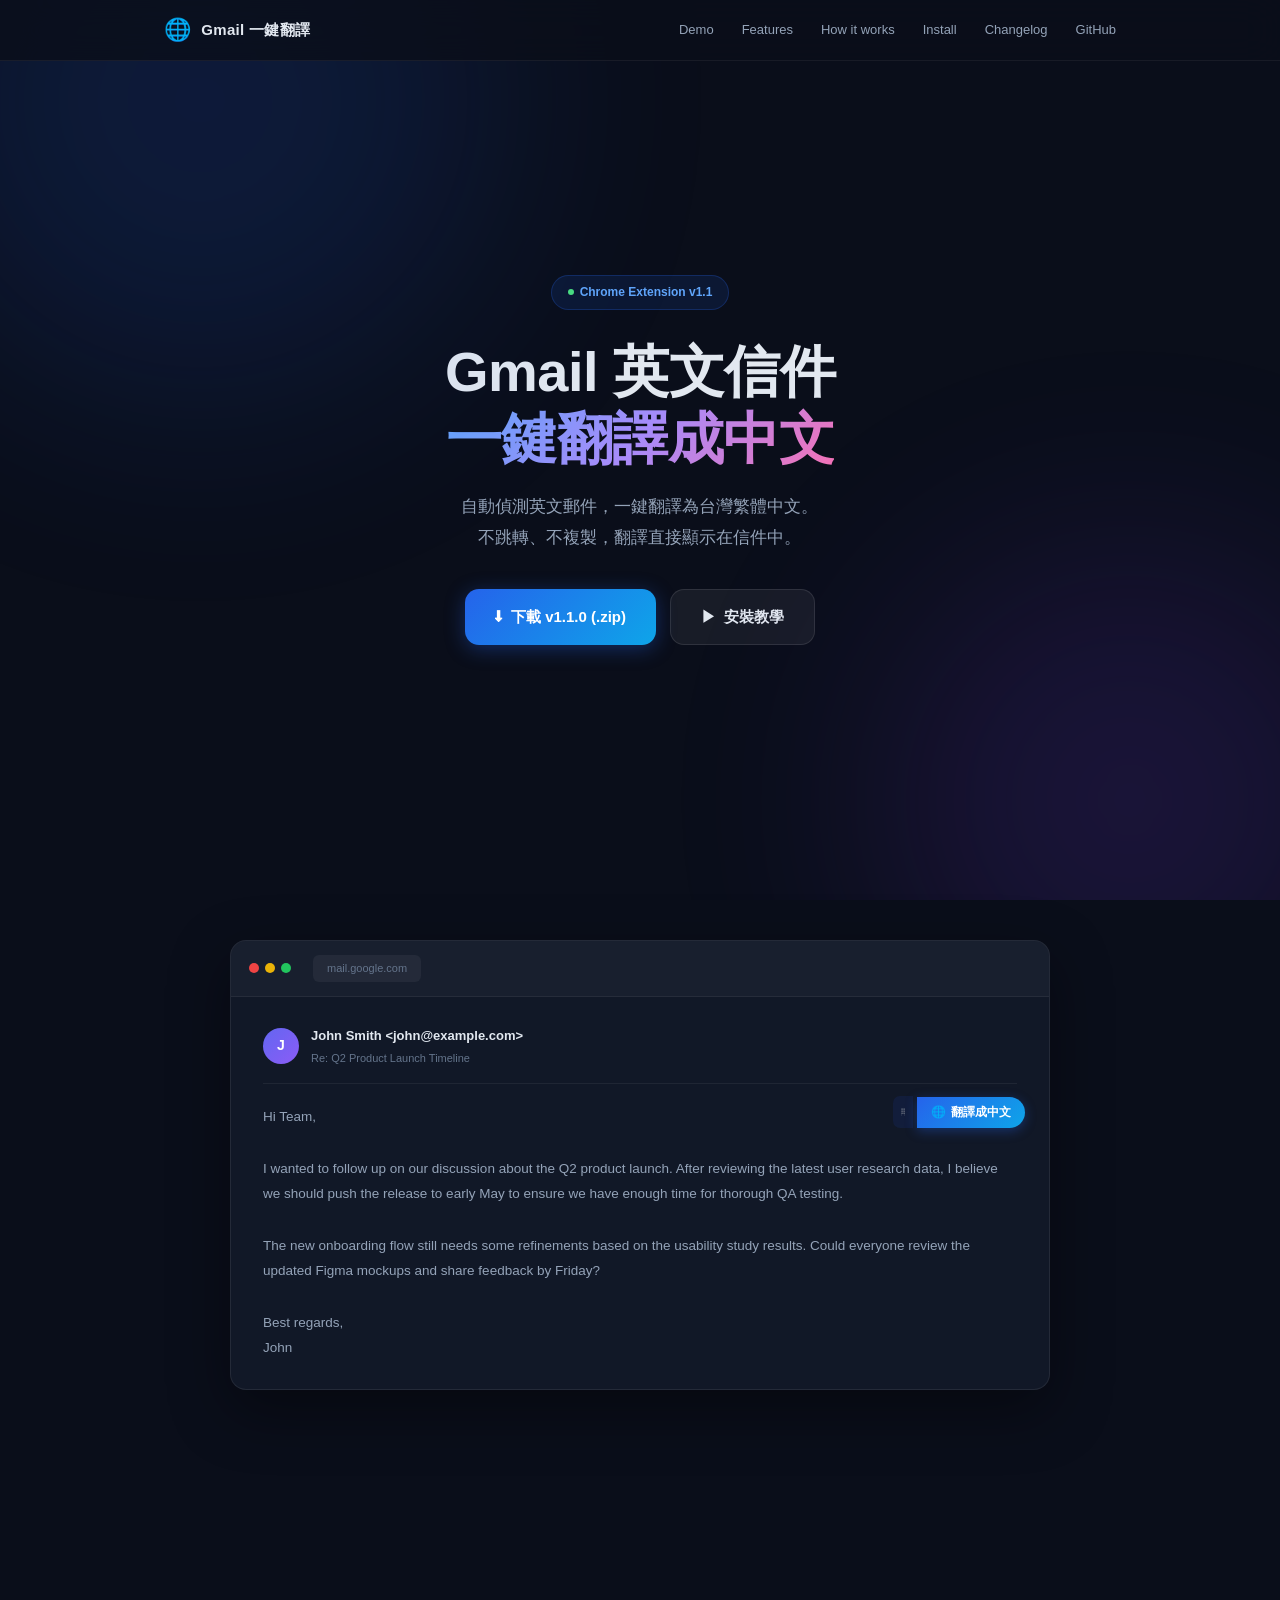
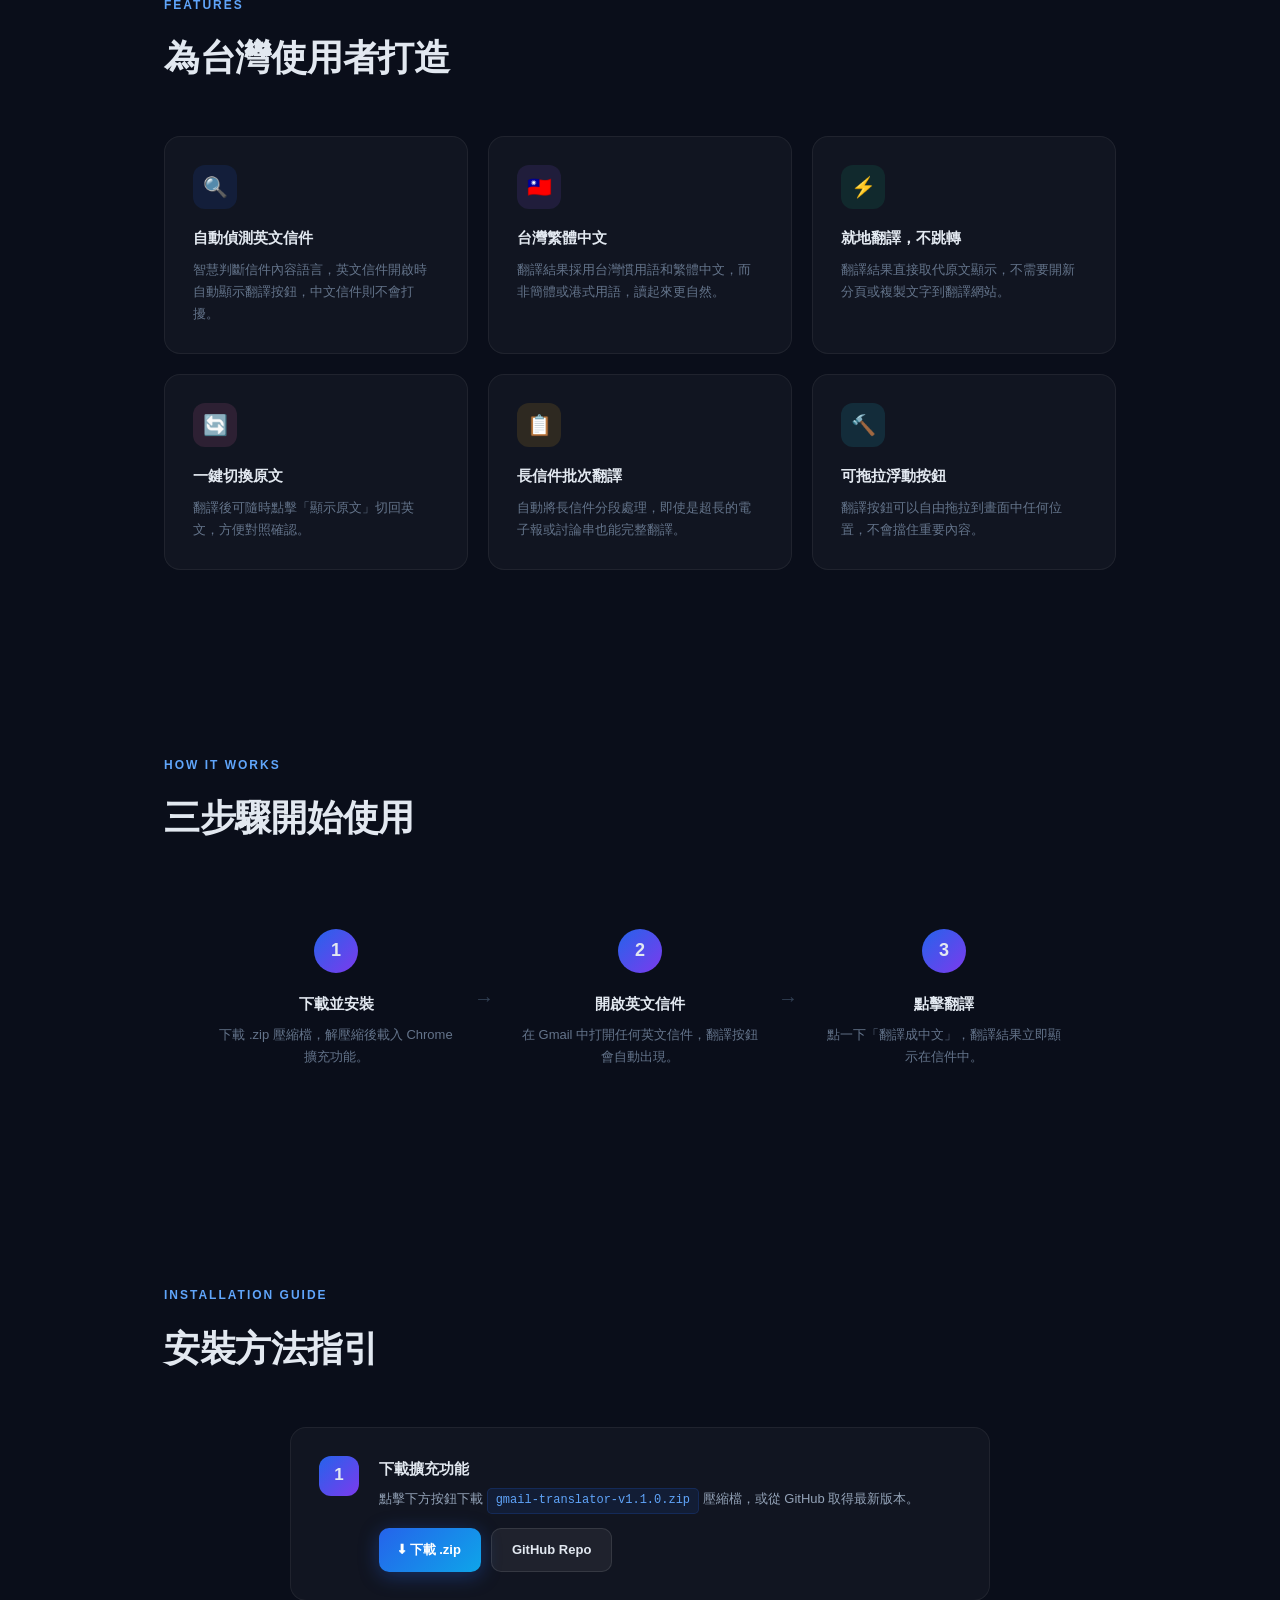
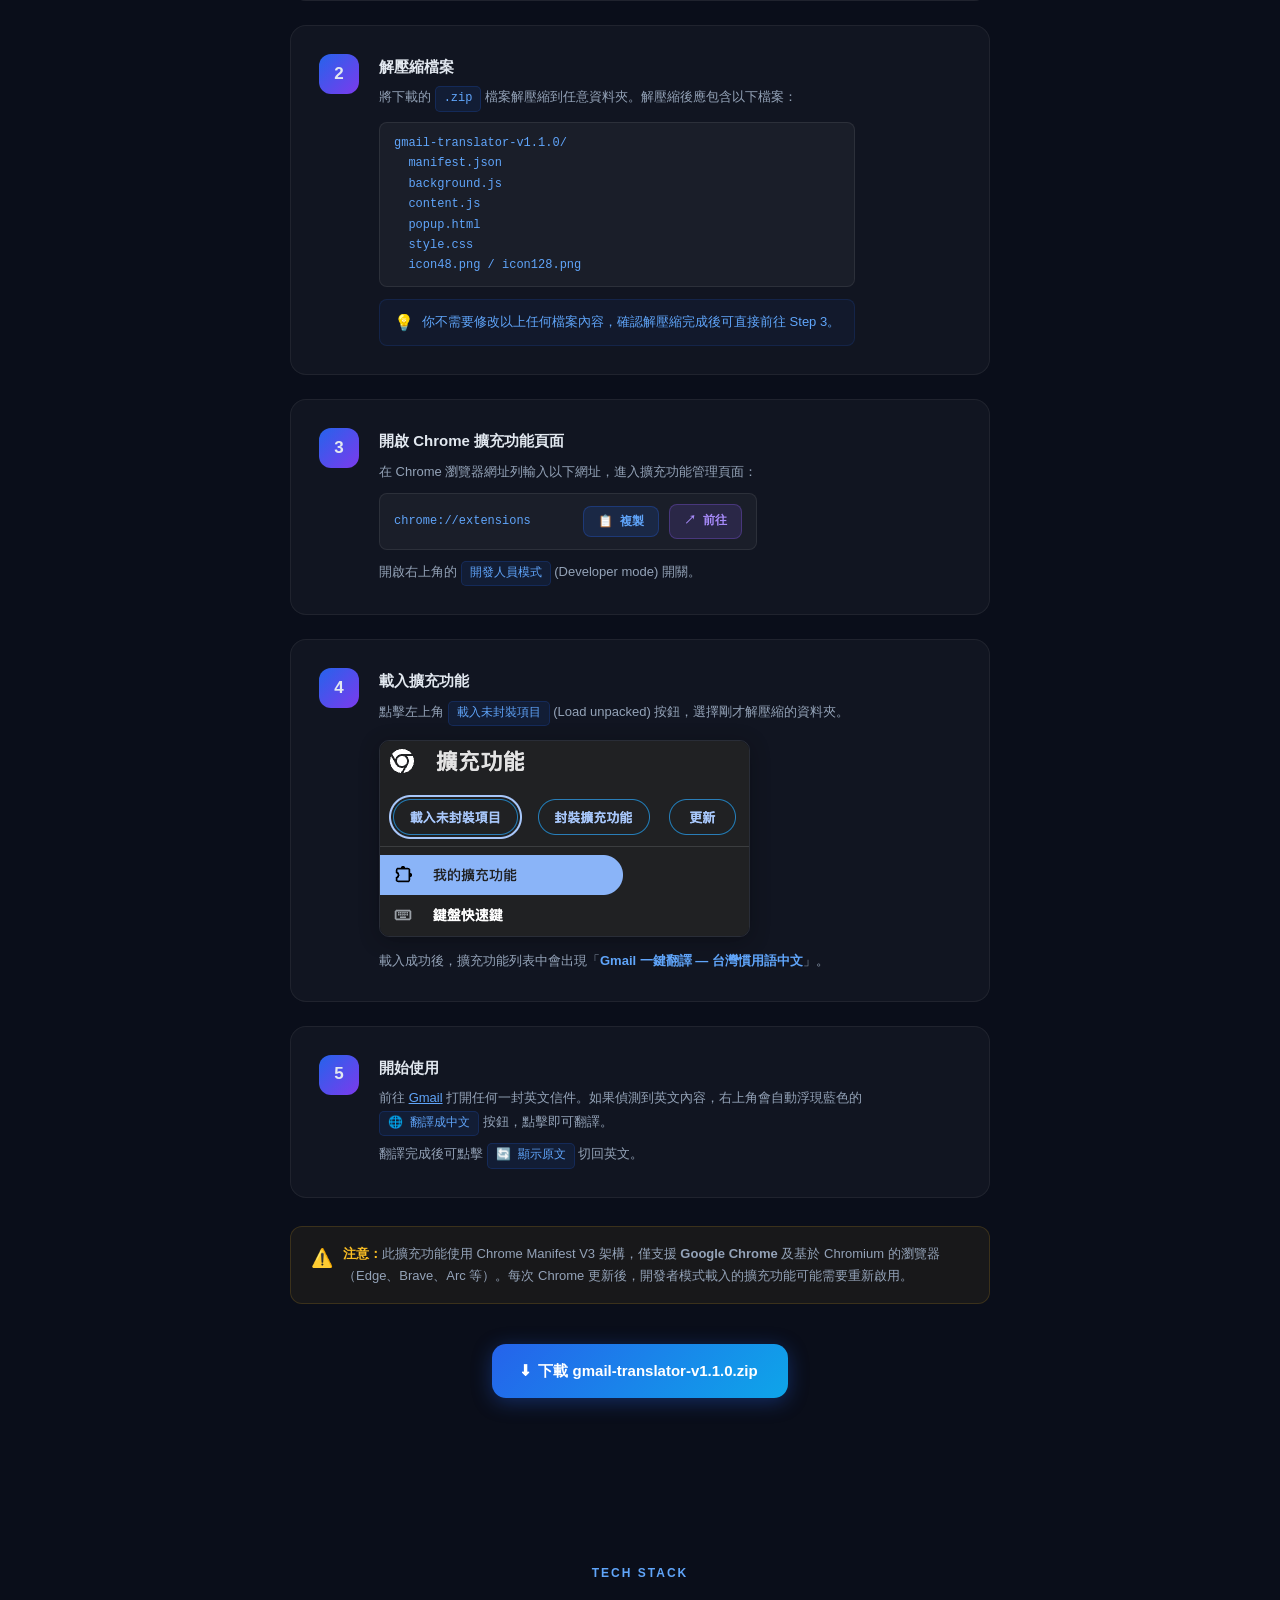
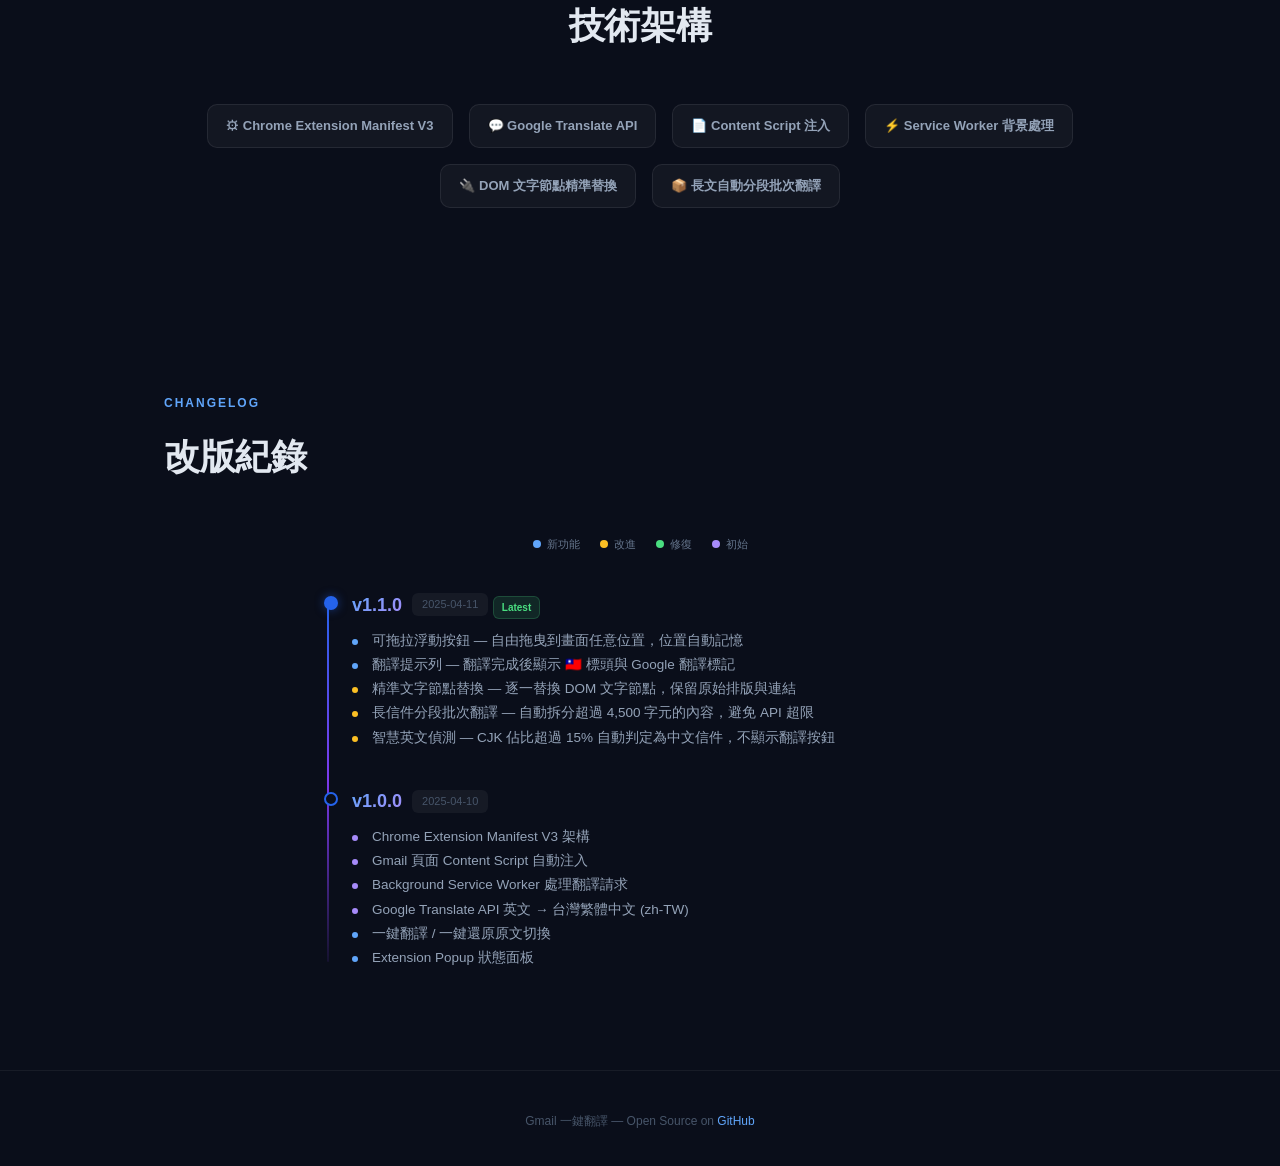
==== commit 61589491: "安裝指引優化：Step2 備註免修改、Step3 複製/前往按鈕、Step4 加入截圖 Co-Authored-By: Claude Opus 4.6 (1M context) <noreply@an" ====
--- a/index.html
+++ b/index.html
@@ -465,6 +465,63 @@
   line-height: 1.7;
 }
 .install-note .note-icon { flex-shrink: 0; font-size: 18px; }
+.install-tip {
+  display: flex; align-items: center; gap: 8px;
+  margin-top: 12px;
+  padding: 10px 14px;
+  background: rgba(37,99,235,0.06);
+  border: 1px solid rgba(37,99,235,0.15);
+  border-radius: 8px;
+  font-size: 13px; color: #60a5fa;
+  line-height: 1.6;
+}
+.install-tip-icon { font-size: 16px; flex-shrink: 0; }
+.path-box-row {
+  display: flex !important;
+  align-items: center;
+  gap: 10px;
+}
+.path-box-row span { flex: 1; }
+.copy-btn, .goto-btn {
+  flex-shrink: 0;
+  display: inline-flex; align-items: center; gap: 4px;
+  padding: 6px 14px;
+  border-radius: 8px;
+  font-size: 12px; font-weight: 600;
+  cursor: pointer;
+  transition: all 0.2s;
+  font-family: inherit;
+  text-decoration: none;
+}
+.copy-btn {
+  background: rgba(37,99,235,0.15);
+  border: 1px solid rgba(37,99,235,0.3);
+  color: #60a5fa;
+}
+.copy-btn:hover {
+  background: rgba(37,99,235,0.25);
+}
+.copy-btn.copied {
+  background: rgba(74,222,128,0.15);
+  border-color: rgba(74,222,128,0.3);
+  color: #4ade80;
+}
+.goto-btn {
+  background: rgba(139,92,246,0.15);
+  border: 1px solid rgba(139,92,246,0.3);
+  color: #a78bfa;
+}
+.goto-btn:hover {
+  background: rgba(139,92,246,0.25);
+}
+.install-screenshot {
+  display: block;
+  margin-top: 14px;
+  border-radius: 10px;
+  border: 1px solid rgba(255,255,255,0.1);
+  max-width: 100%;
+  box-shadow: 0 4px 20px rgba(0,0,0,0.3);
+}
 .install-download-cta {
   text-align: center;
   margin-top: 40px;
@@ -800,6 +857,10 @@
             &nbsp;&nbsp;style.css<br>
             &nbsp;&nbsp;icon48.png / icon128.png
           </div>
+          <div class="install-tip">
+            <span class="install-tip-icon">&#128161;</span>
+            <span>你不需要修改以上任何檔案內容，確認解壓縮完成後可直接前往 Step 3。</span>
+          </div>
         </div>
       </div>
 
@@ -808,7 +869,11 @@
         <div class="install-step-body">
           <h3>開啟 Chrome 擴充功能頁面</h3>
           <p>在 Chrome 瀏覽器網址列輸入以下網址，進入擴充功能管理頁面：</p>
-          <div class="path-box">chrome://extensions</div>
+          <div class="path-box path-box-row">
+            <span>chrome://extensions</span>
+            <button class="copy-btn" onclick="copyExtUrl(this)" title="複製網址">&#128203; 複製</button>
+            <a class="goto-btn" href="chrome://extensions" title="前往頁面">&#8599; 前往</a>
+          </div>
           <p style="margin-top:10px;">開啟右上角的 <code>開發人員模式</code> (Developer mode) 開關。</p>
         </div>
       </div>
@@ -818,7 +883,8 @@
         <div class="install-step-body">
           <h3>載入擴充功能</h3>
           <p>點擊左上角 <code>載入未封裝項目</code> (Load unpacked) 按鈕，選擇剛才解壓縮的資料夾。</p>
-          <p style="margin-top:6px;">載入成功後，擴充功能列表中會出現「<strong style="color:#60a5fa;">Gmail 一鍵翻譯 — 台灣慣用語中文</strong>」。</p>
+          <img src="step4-load-unpacked.png" alt="Chrome 擴充功能頁面 — 載入未封裝項目" class="install-screenshot">
+          <p style="margin-top:12px;">載入成功後，擴充功能列表中會出現「<strong style="color:#60a5fa;">Gmail 一鍵翻譯 — 台灣慣用語中文</strong>」。</p>
         </div>
       </div>
 
@@ -944,6 +1010,18 @@
   }
 }
 
+// Copy chrome://extensions URL
+function copyExtUrl(btn) {
+  navigator.clipboard.writeText('chrome://extensions').then(() => {
+    btn.classList.add('copied');
+    btn.innerHTML = '&#10003; 已複製';
+    setTimeout(() => {
+      btn.classList.remove('copied');
+      btn.innerHTML = '&#128203; 複製';
+    }, 2000);
+  });
+}
+
 // Smooth reveal on scroll
 const observer = new IntersectionObserver((entries) => {
   entries.forEach(e => {
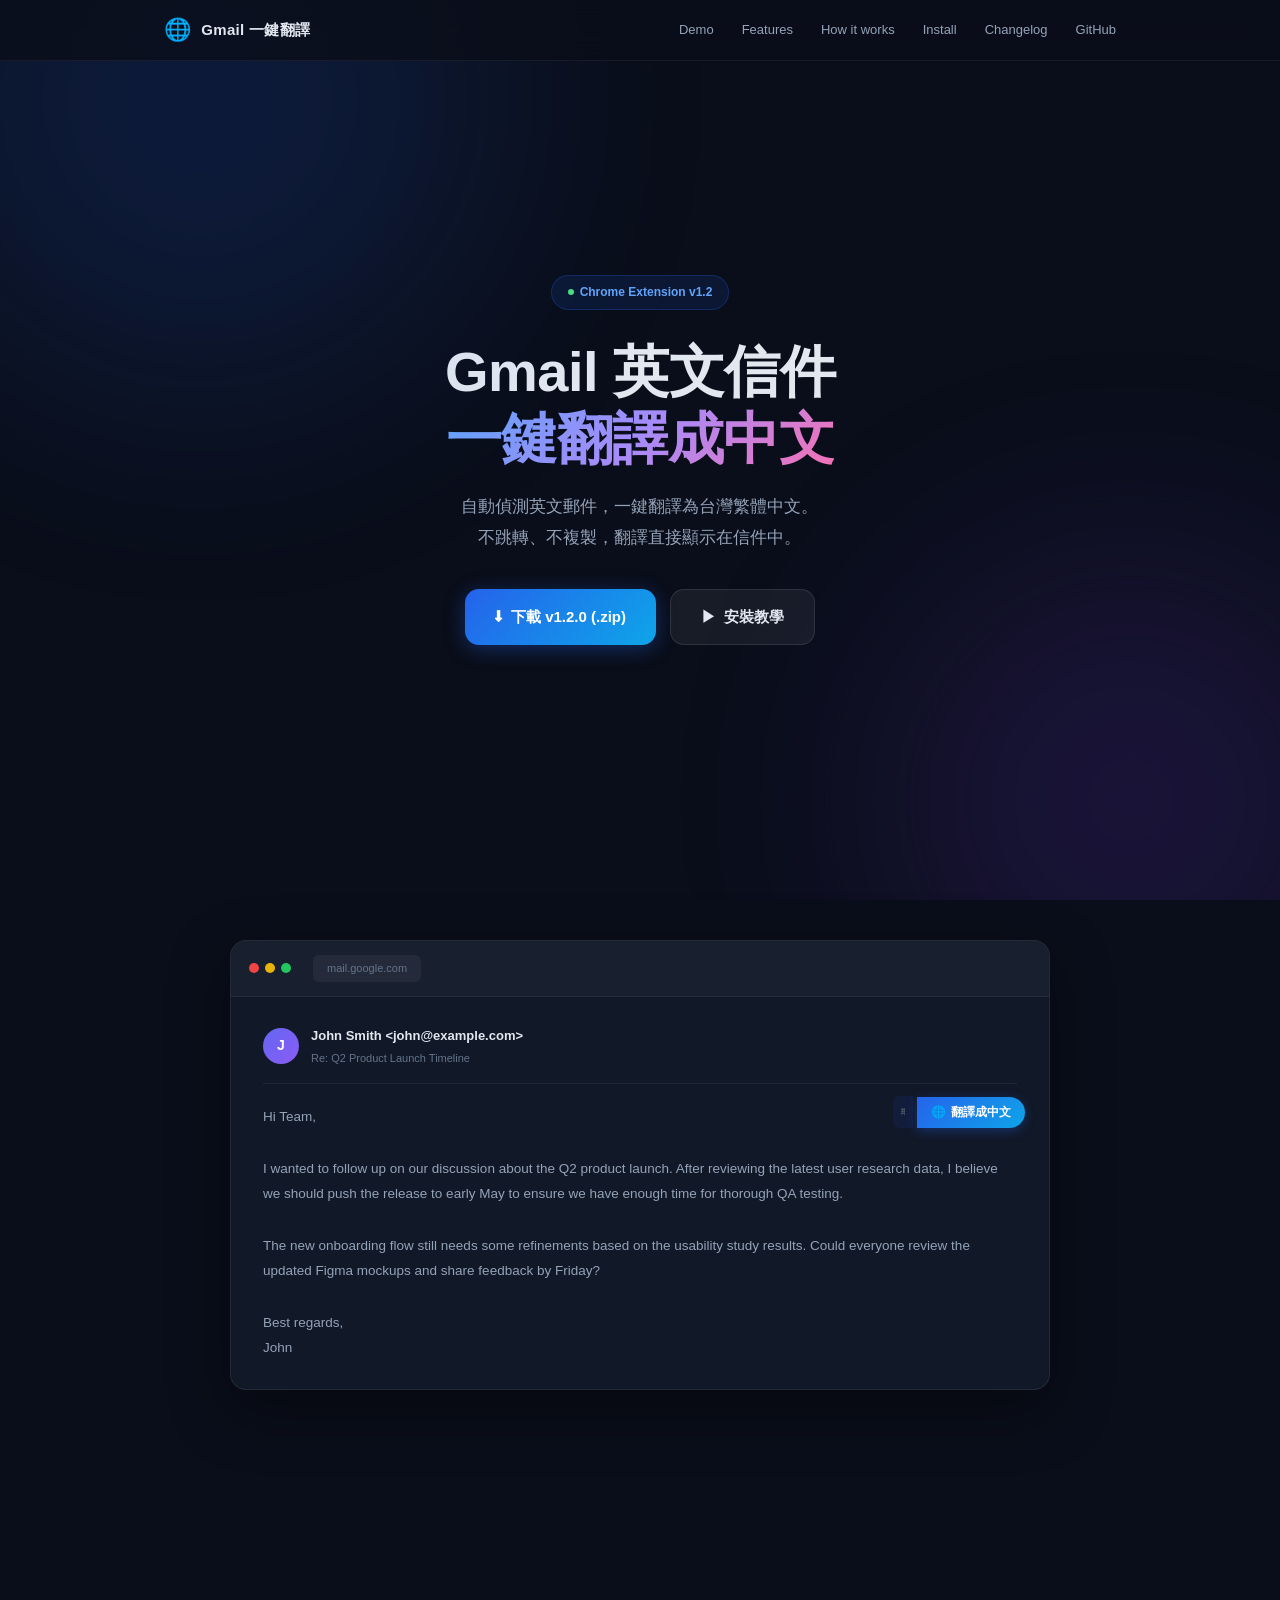
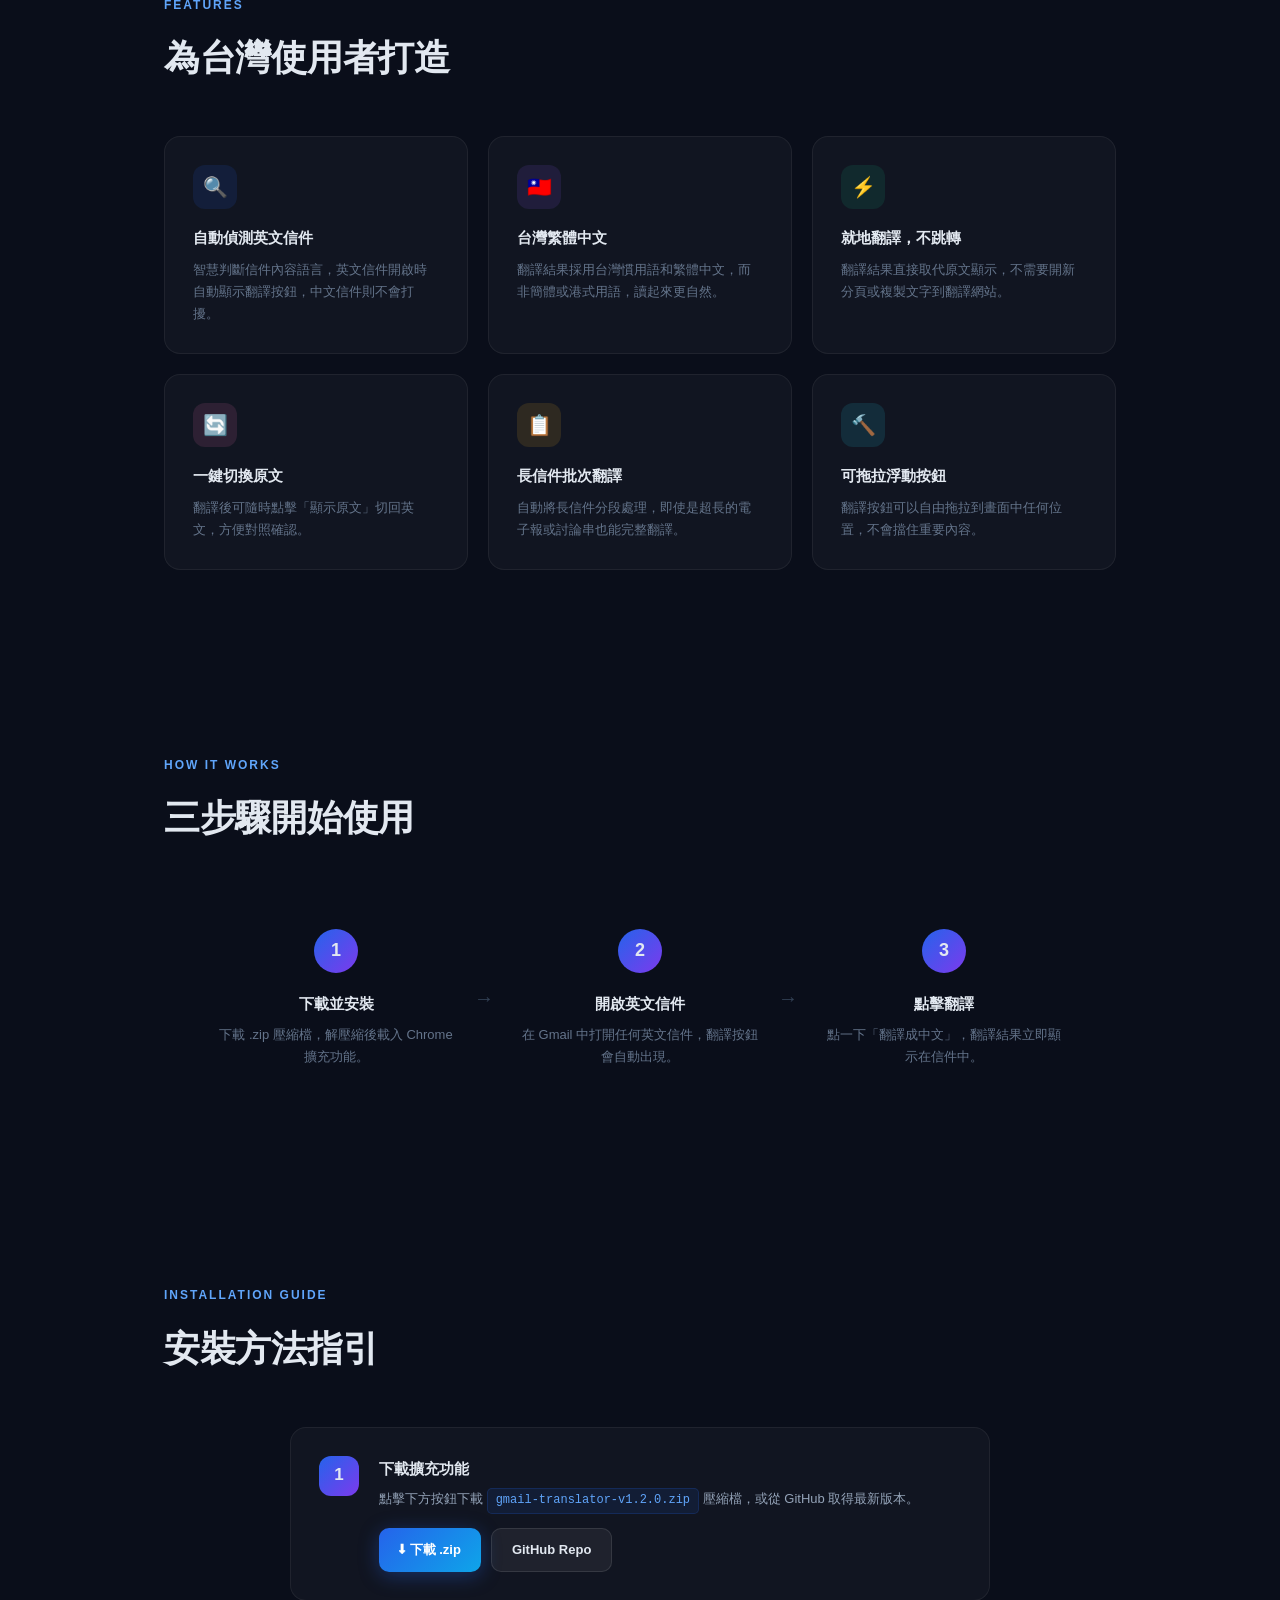
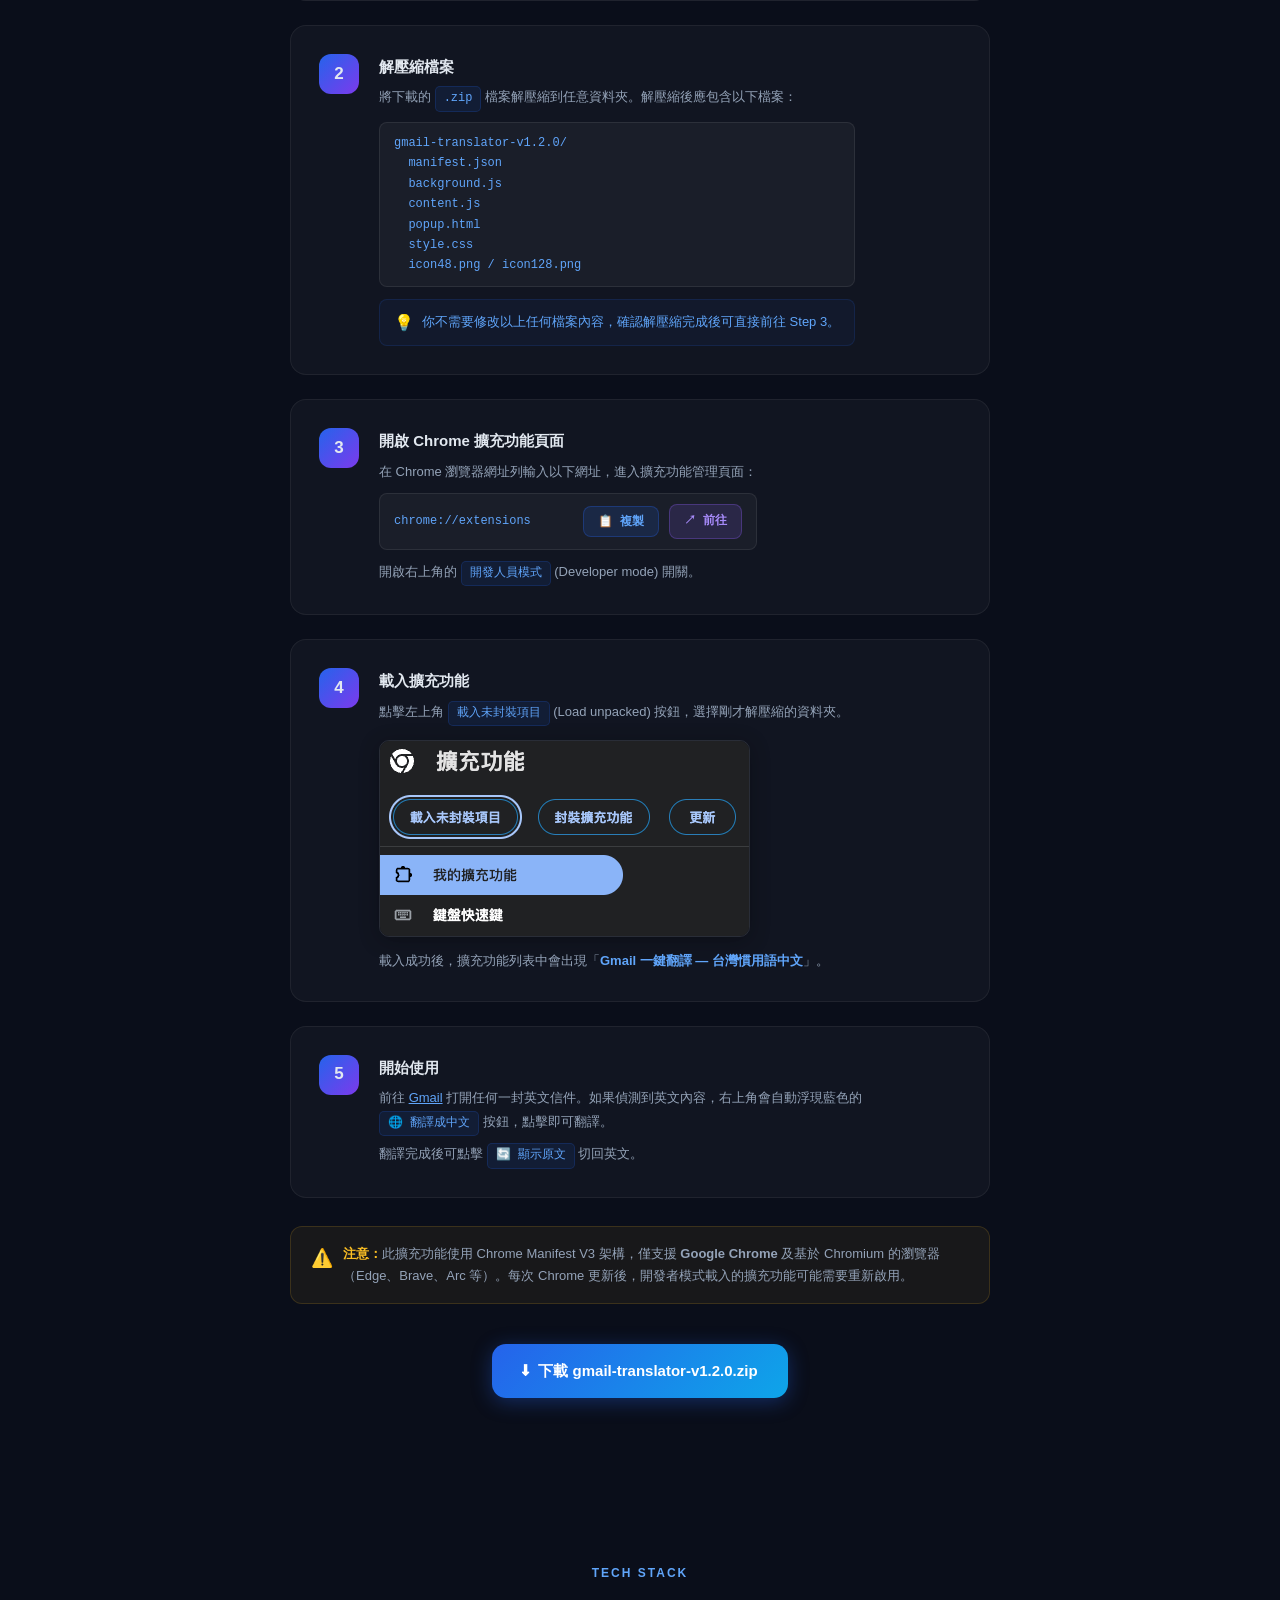
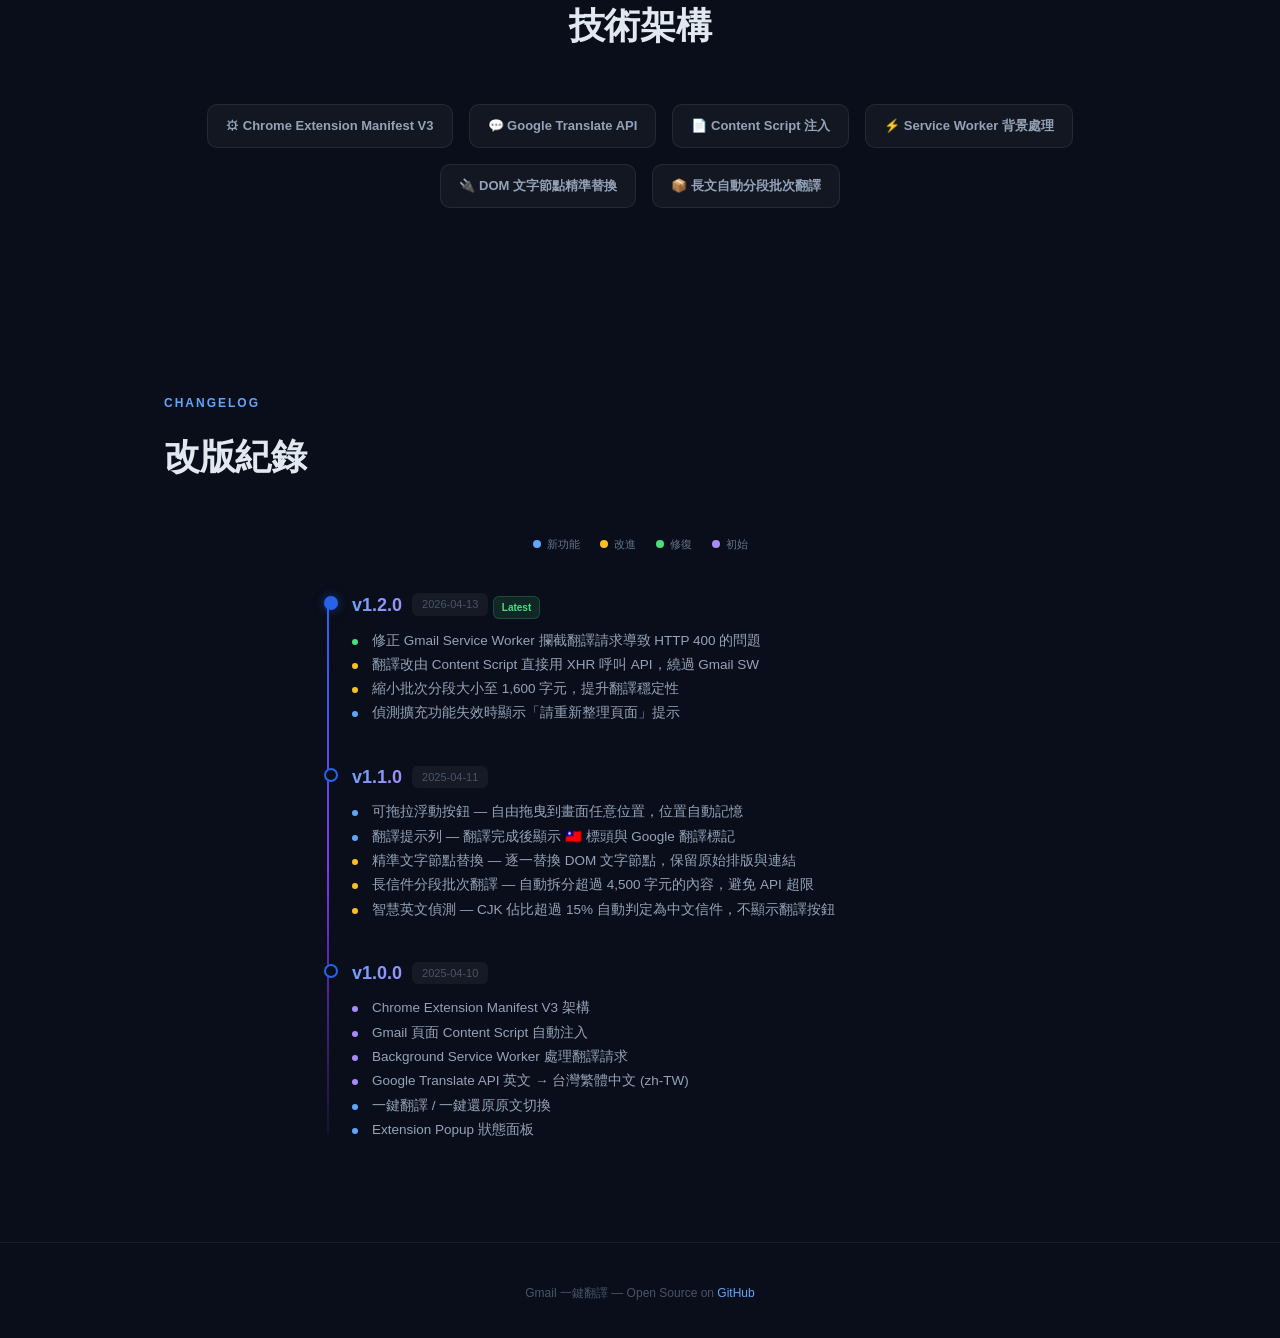
==== commit 5c7123ad: "v1.2.0: 重新打包 zip、更新版號與 changelog - 修正 Gmail SW 攔截問題（XHR 取代 fetch） - 重新打包 gmail-translator-v1.2.0.zip" ====
--- a/index.html
+++ b/index.html
@@ -679,7 +679,7 @@
   <div class="hero-inner">
     <div class="hero-badge">
       <span class="dot"></span>
-      Chrome Extension v1.1
+      Chrome Extension v1.2
     </div>
     <h1>
       Gmail 英文信件<br>
@@ -690,8 +690,8 @@
       不跳轉、不複製，翻譯直接顯示在信件中。
     </p>
     <div class="hero-actions">
-      <a class="btn-primary" href="gmail-translator-v1.1.0.zip" download>
-        <span>&#11015;</span> 下載 v1.1.0 (.zip)
+      <a class="btn-primary" href="gmail-translator-v1.2.0.zip" download>
+        <span>&#11015;</span> 下載 v1.2.0 (.zip)
       </a>
       <a class="btn-secondary" href="#install">
         <span>&#9654;</span> 安裝教學
@@ -831,9 +831,9 @@
         <div class="install-step-num">1</div>
         <div class="install-step-body">
           <h3>下載擴充功能</h3>
-          <p>點擊下方按鈕下載 <code>gmail-translator-v1.1.0.zip</code> 壓縮檔，或從 GitHub 取得最新版本。</p>
+          <p>點擊下方按鈕下載 <code>gmail-translator-v1.2.0.zip</code> 壓縮檔，或從 GitHub 取得最新版本。</p>
           <div style="margin-top:14px; display:flex; gap:10px; flex-wrap:wrap;">
-            <a class="btn-primary" href="gmail-translator-v1.1.0.zip" download style="font-size:13px; padding:10px 20px; border-radius:10px;">
+            <a class="btn-primary" href="gmail-translator-v1.2.0.zip" download style="font-size:13px; padding:10px 20px; border-radius:10px;">
               &#11015; 下載 .zip
             </a>
             <a class="btn-secondary" href="https://github.com/Knowledge-Knowmad/gmail_translator" target="_blank" style="font-size:13px; padding:10px 20px; border-radius:10px;">
@@ -849,7 +849,7 @@
           <h3>解壓縮檔案</h3>
           <p>將下載的 <code>.zip</code> 檔案解壓縮到任意資料夾。解壓縮後應包含以下檔案：</p>
           <div class="path-box">
-            gmail-translator-v1.1.0/<br>
+            gmail-translator-v1.2.0/<br>
             &nbsp;&nbsp;manifest.json<br>
             &nbsp;&nbsp;background.js<br>
             &nbsp;&nbsp;content.js<br>
@@ -907,8 +907,8 @@
     </div>
 
     <div class="install-download-cta">
-      <a class="btn-primary" href="gmail-translator-v1.1.0.zip" download>
-        <span>&#11015;</span> 下載 gmail-translator-v1.1.0.zip
+      <a class="btn-primary" href="gmail-translator-v1.2.0.zip" download>
+        <span>&#11015;</span> 下載 gmail-translator-v1.2.0.zip
       </a>
     </div>
   </div>
@@ -943,6 +943,22 @@
     </div>
     <div class="changelog-timeline">
 
+      <!-- v1.2.0 -->
+      <div class="cl-entry">
+        <div class="cl-dot"></div>
+        <div class="cl-version">
+          <h3>v1.2.0</h3>
+          <span class="cl-date">2026-04-13</span>
+        </div>
+        <span class="cl-tag latest">Latest</span>
+        <ul class="cl-list">
+          <li class="fix">修正 Gmail Service Worker 攔截翻譯請求導致 HTTP 400 的問題</li>
+          <li class="improve">翻譯改由 Content Script 直接用 XHR 呼叫 API，繞過 Gmail SW</li>
+          <li class="improve">縮小批次分段大小至 1,600 字元，提升翻譯穩定性</li>
+          <li class="feat">偵測擴充功能失效時顯示「請重新整理頁面」提示</li>
+        </ul>
+      </div>
+
       <!-- v1.1.0 -->
       <div class="cl-entry">
         <div class="cl-dot"></div>
@@ -950,7 +966,6 @@
           <h3>v1.1.0</h3>
           <span class="cl-date">2025-04-11</span>
         </div>
-        <span class="cl-tag latest">Latest</span>
         <ul class="cl-list">
           <li class="feat">可拖拉浮動按鈕 — 自由拖曳到畫面任意位置，位置自動記憶</li>
           <li class="feat">翻譯提示列 — 翻譯完成後顯示 🇹🇼 標頭與 Google 翻譯標記</li>
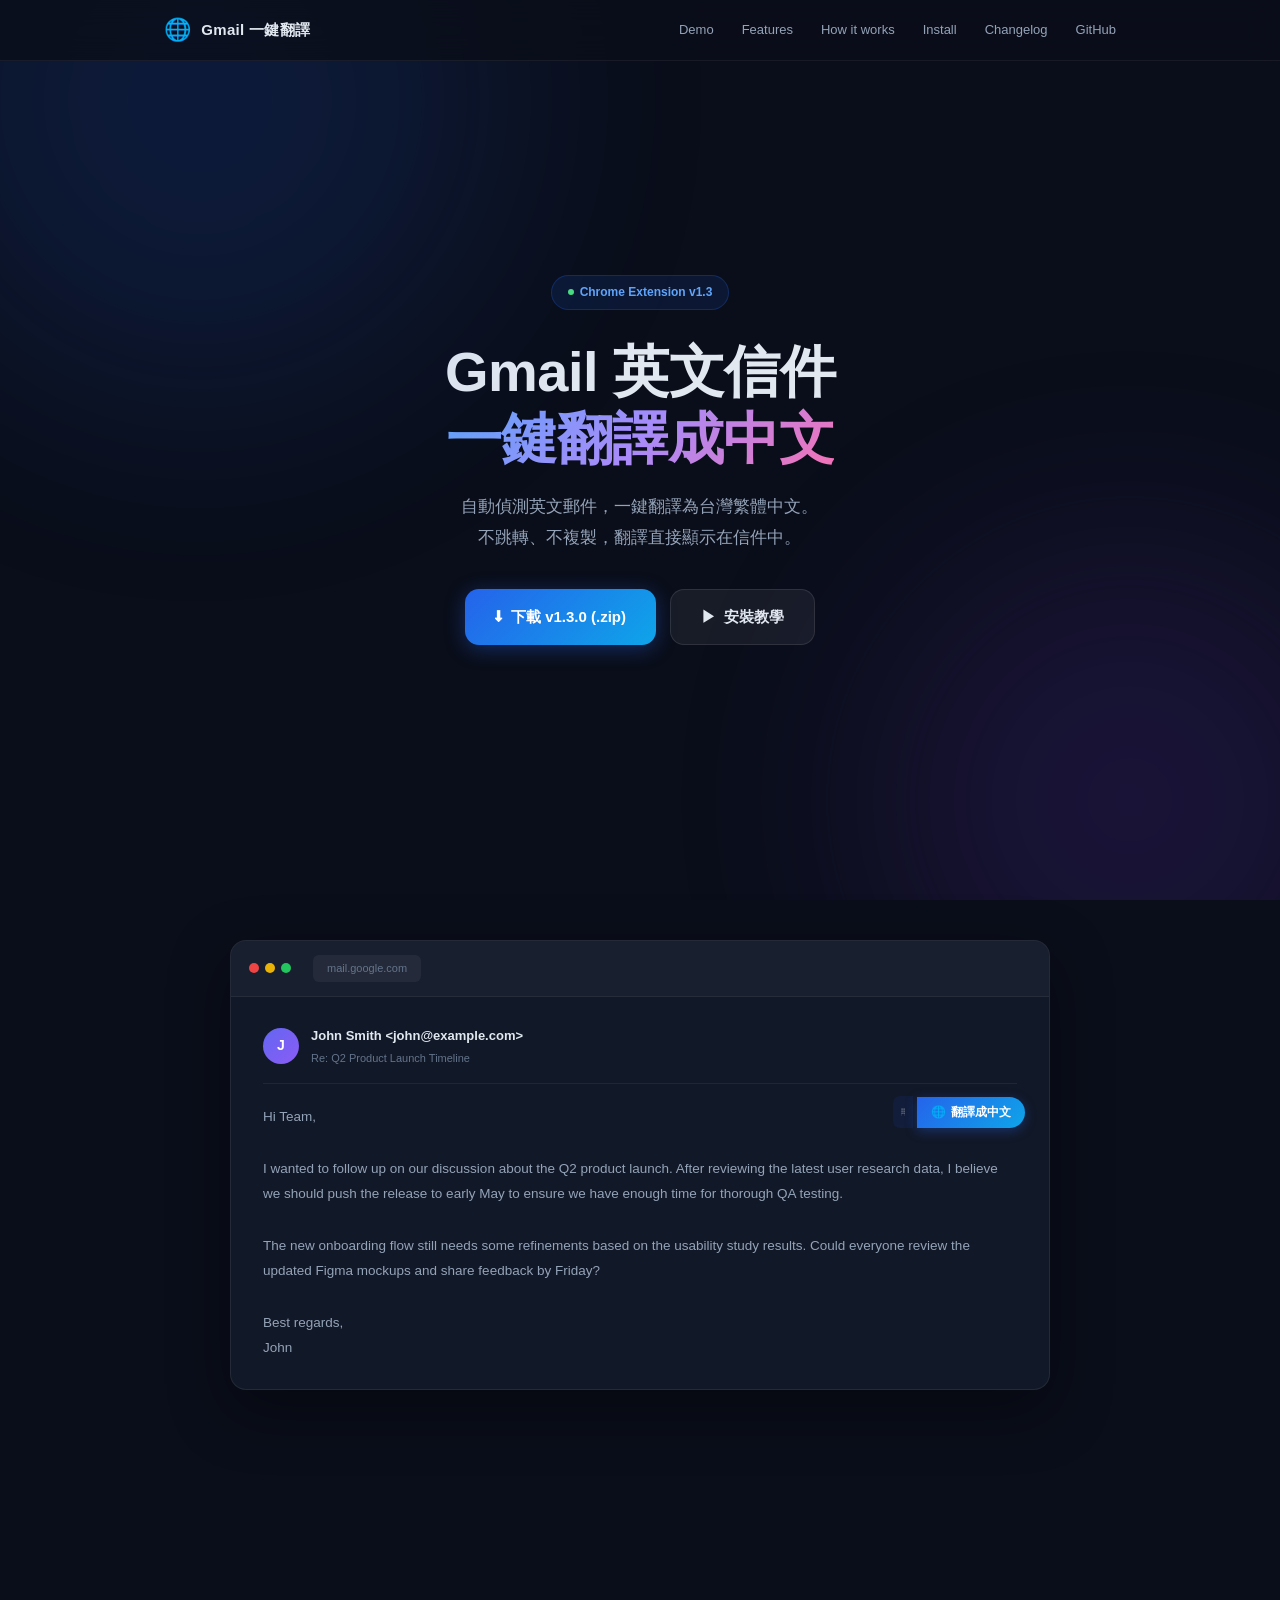
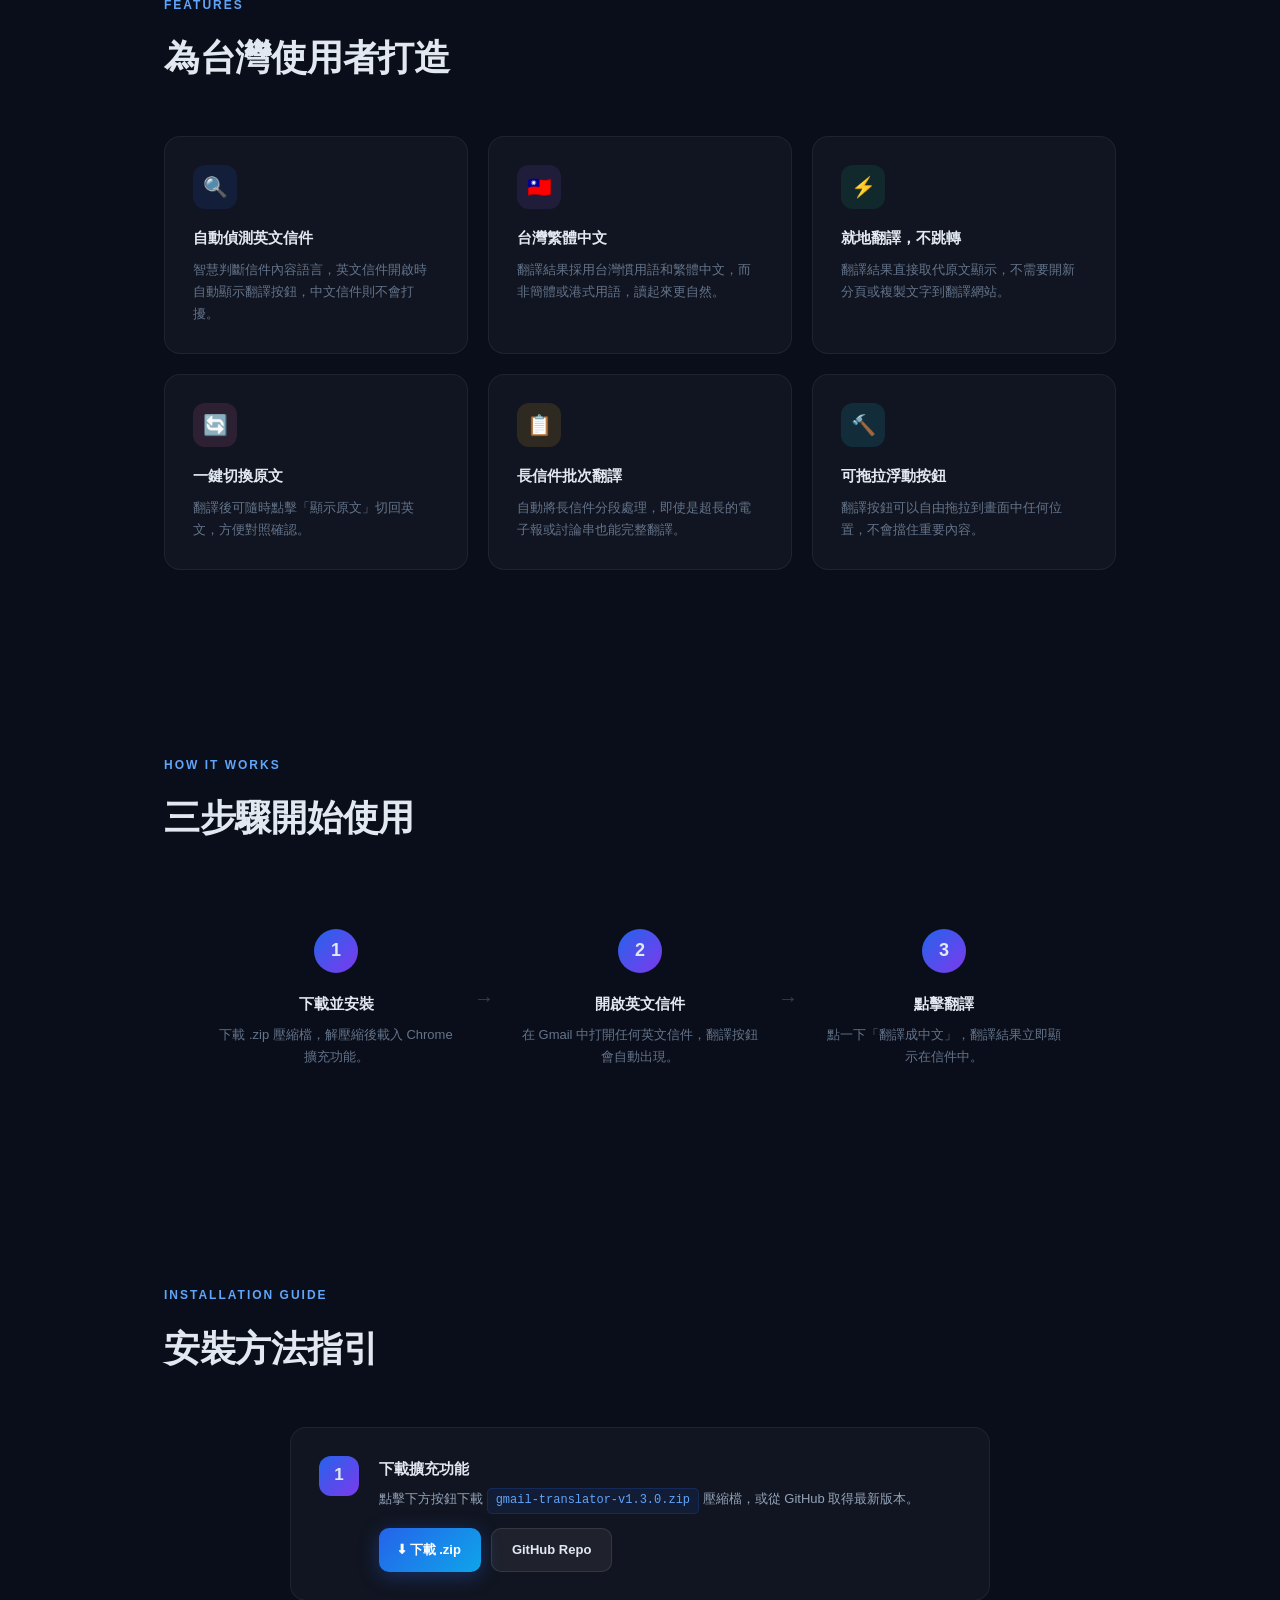
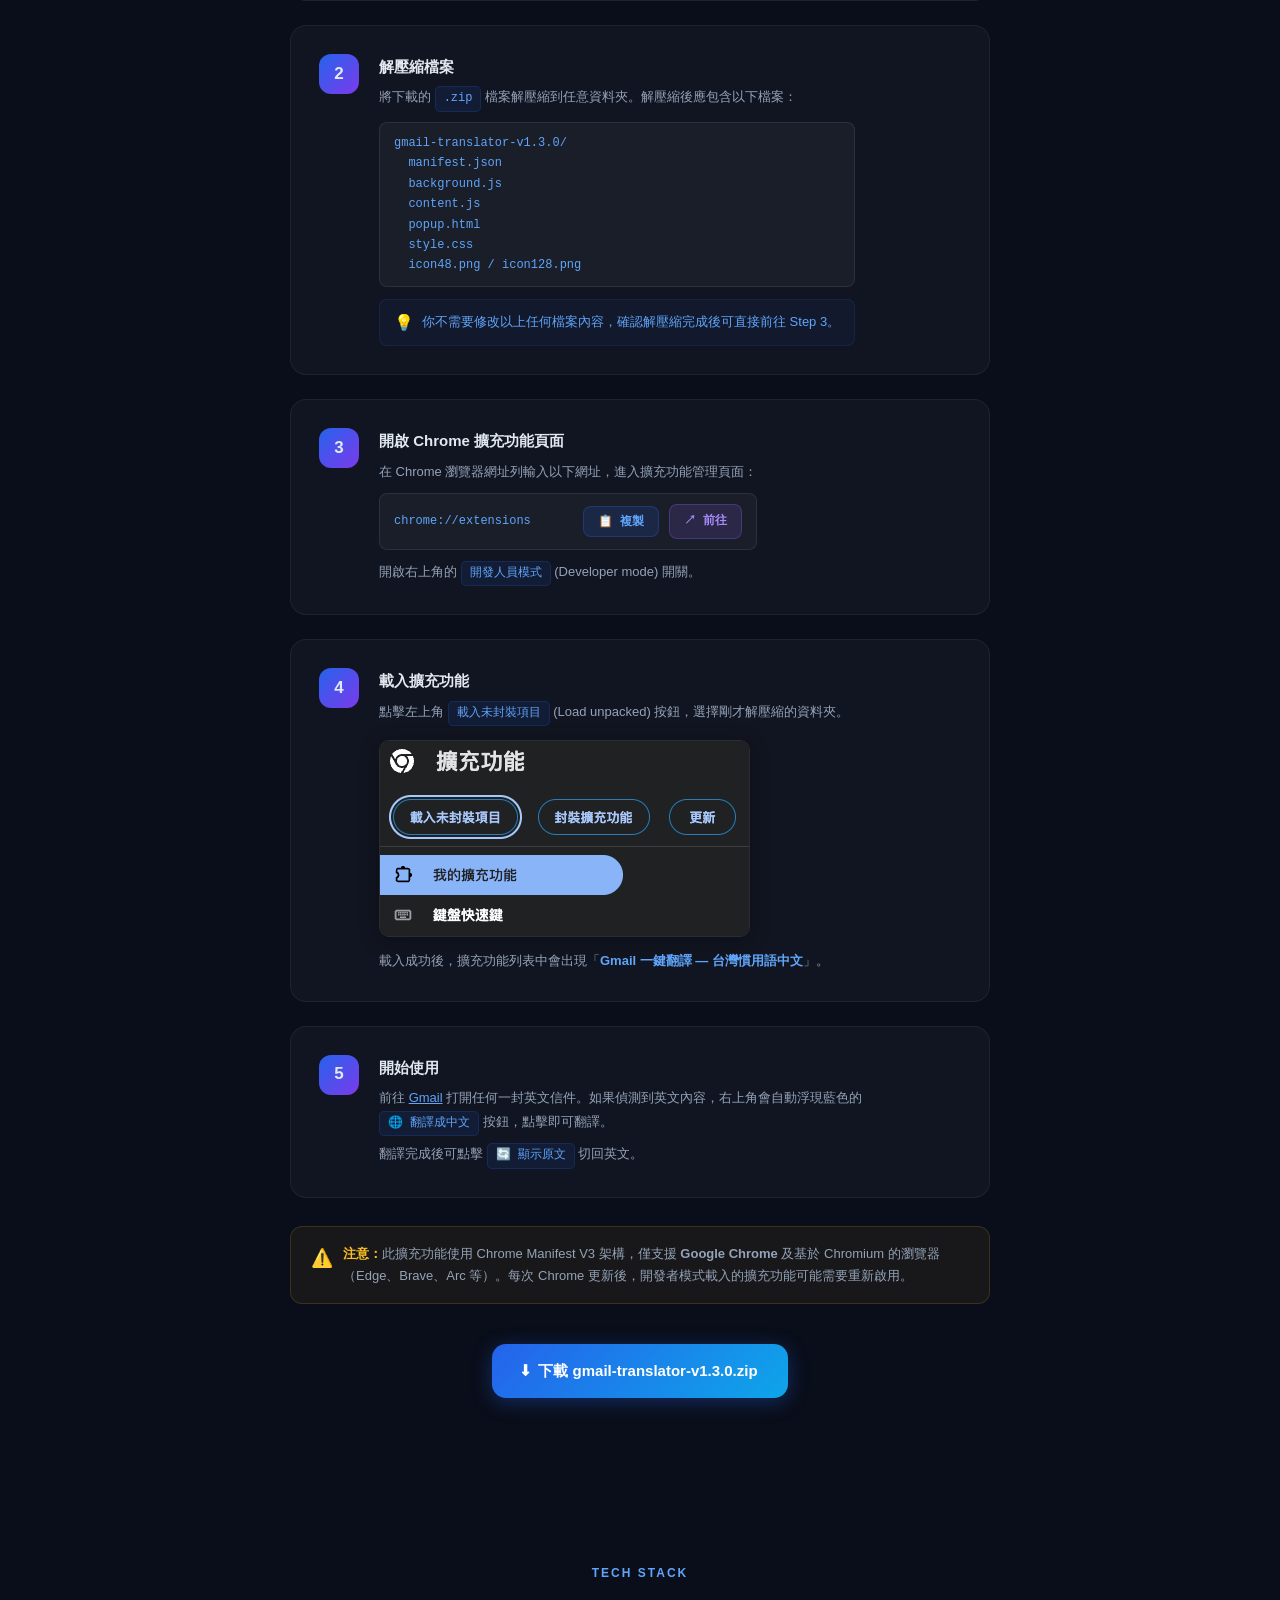
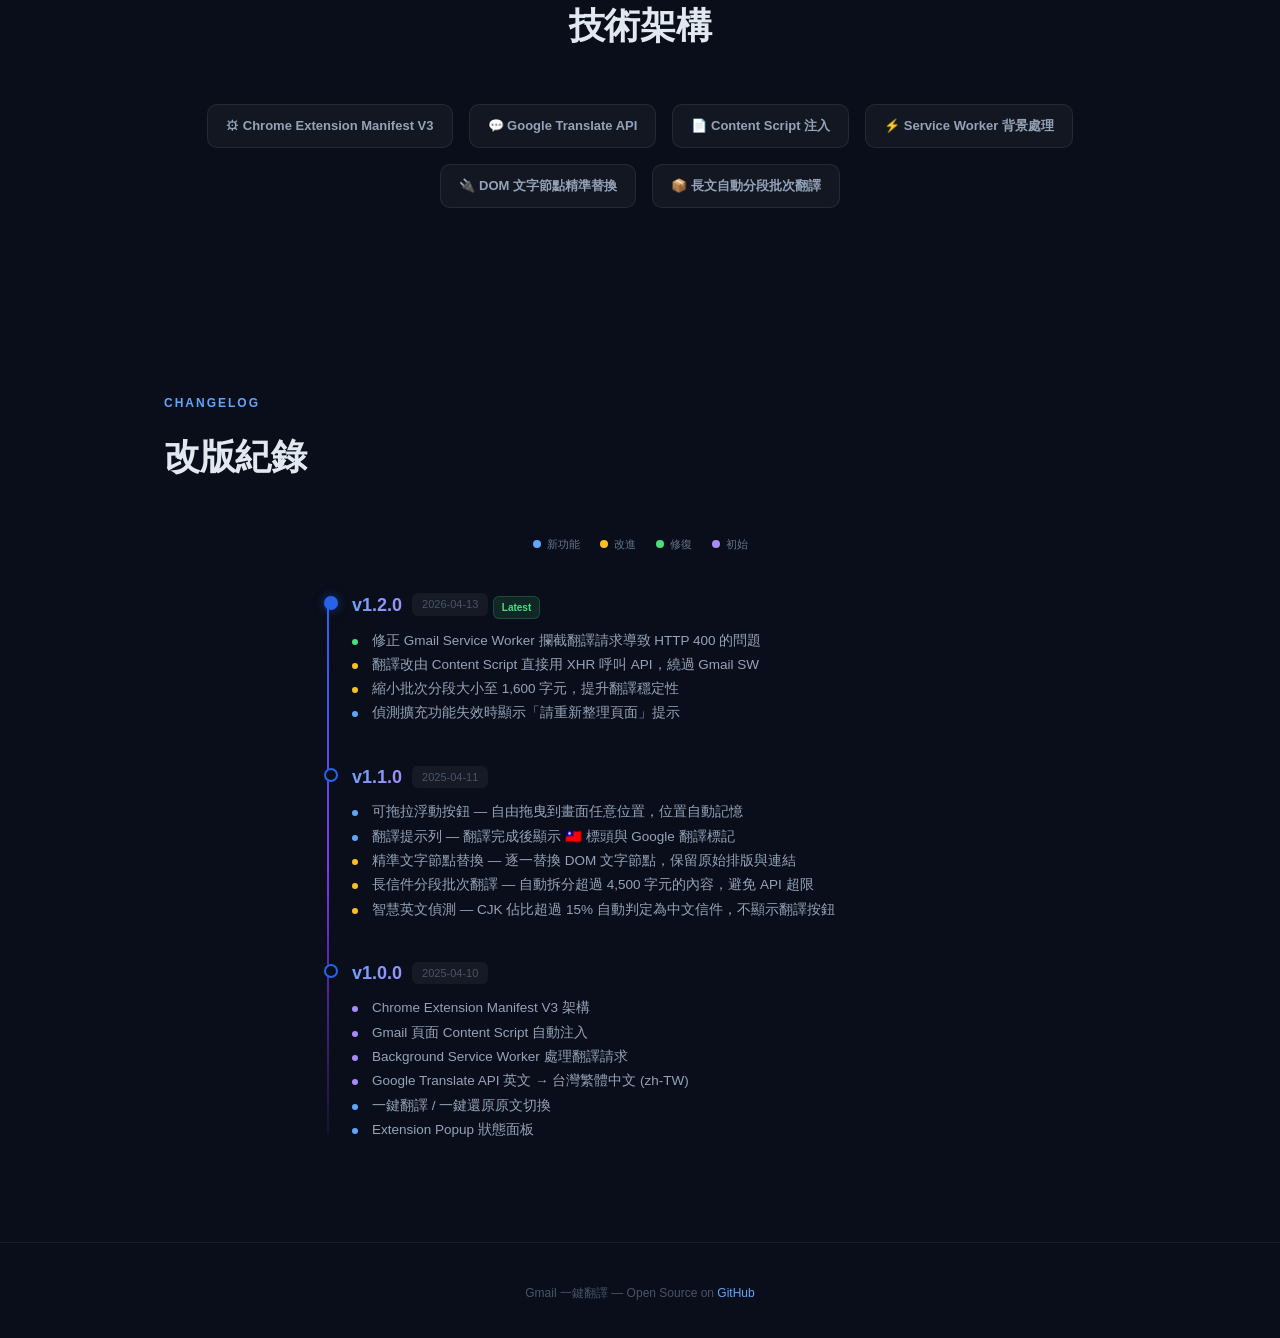
==== commit 8211a7e9: "v1.3.0: 改回 background SW 做翻譯，修正 content script 跨域限制 content script 在 isolated world 無法跨域請求 translate" ====
--- a/index.html
+++ b/index.html
@@ -679,7 +679,7 @@
   <div class="hero-inner">
     <div class="hero-badge">
       <span class="dot"></span>
-      Chrome Extension v1.2
+      Chrome Extension v1.3
     </div>
     <h1>
       Gmail 英文信件<br>
@@ -690,8 +690,8 @@
       不跳轉、不複製，翻譯直接顯示在信件中。
     </p>
     <div class="hero-actions">
-      <a class="btn-primary" href="gmail-translator-v1.2.0.zip" download>
-        <span>&#11015;</span> 下載 v1.2.0 (.zip)
+      <a class="btn-primary" href="gmail-translator-v1.3.0.zip" download>
+        <span>&#11015;</span> 下載 v1.3.0 (.zip)
       </a>
       <a class="btn-secondary" href="#install">
         <span>&#9654;</span> 安裝教學
@@ -831,9 +831,9 @@
         <div class="install-step-num">1</div>
         <div class="install-step-body">
           <h3>下載擴充功能</h3>
-          <p>點擊下方按鈕下載 <code>gmail-translator-v1.2.0.zip</code> 壓縮檔，或從 GitHub 取得最新版本。</p>
+          <p>點擊下方按鈕下載 <code>gmail-translator-v1.3.0.zip</code> 壓縮檔，或從 GitHub 取得最新版本。</p>
           <div style="margin-top:14px; display:flex; gap:10px; flex-wrap:wrap;">
-            <a class="btn-primary" href="gmail-translator-v1.2.0.zip" download style="font-size:13px; padding:10px 20px; border-radius:10px;">
+            <a class="btn-primary" href="gmail-translator-v1.3.0.zip" download style="font-size:13px; padding:10px 20px; border-radius:10px;">
               &#11015; 下載 .zip
             </a>
             <a class="btn-secondary" href="https://github.com/Knowledge-Knowmad/gmail_translator" target="_blank" style="font-size:13px; padding:10px 20px; border-radius:10px;">
@@ -849,7 +849,7 @@
           <h3>解壓縮檔案</h3>
           <p>將下載的 <code>.zip</code> 檔案解壓縮到任意資料夾。解壓縮後應包含以下檔案：</p>
           <div class="path-box">
-            gmail-translator-v1.2.0/<br>
+            gmail-translator-v1.3.0/<br>
             &nbsp;&nbsp;manifest.json<br>
             &nbsp;&nbsp;background.js<br>
             &nbsp;&nbsp;content.js<br>
@@ -907,8 +907,8 @@
     </div>
 
     <div class="install-download-cta">
-      <a class="btn-primary" href="gmail-translator-v1.2.0.zip" download>
-        <span>&#11015;</span> 下載 gmail-translator-v1.2.0.zip
+      <a class="btn-primary" href="gmail-translator-v1.3.0.zip" download>
+        <span>&#11015;</span> 下載 gmail-translator-v1.3.0.zip
       </a>
     </div>
   </div>
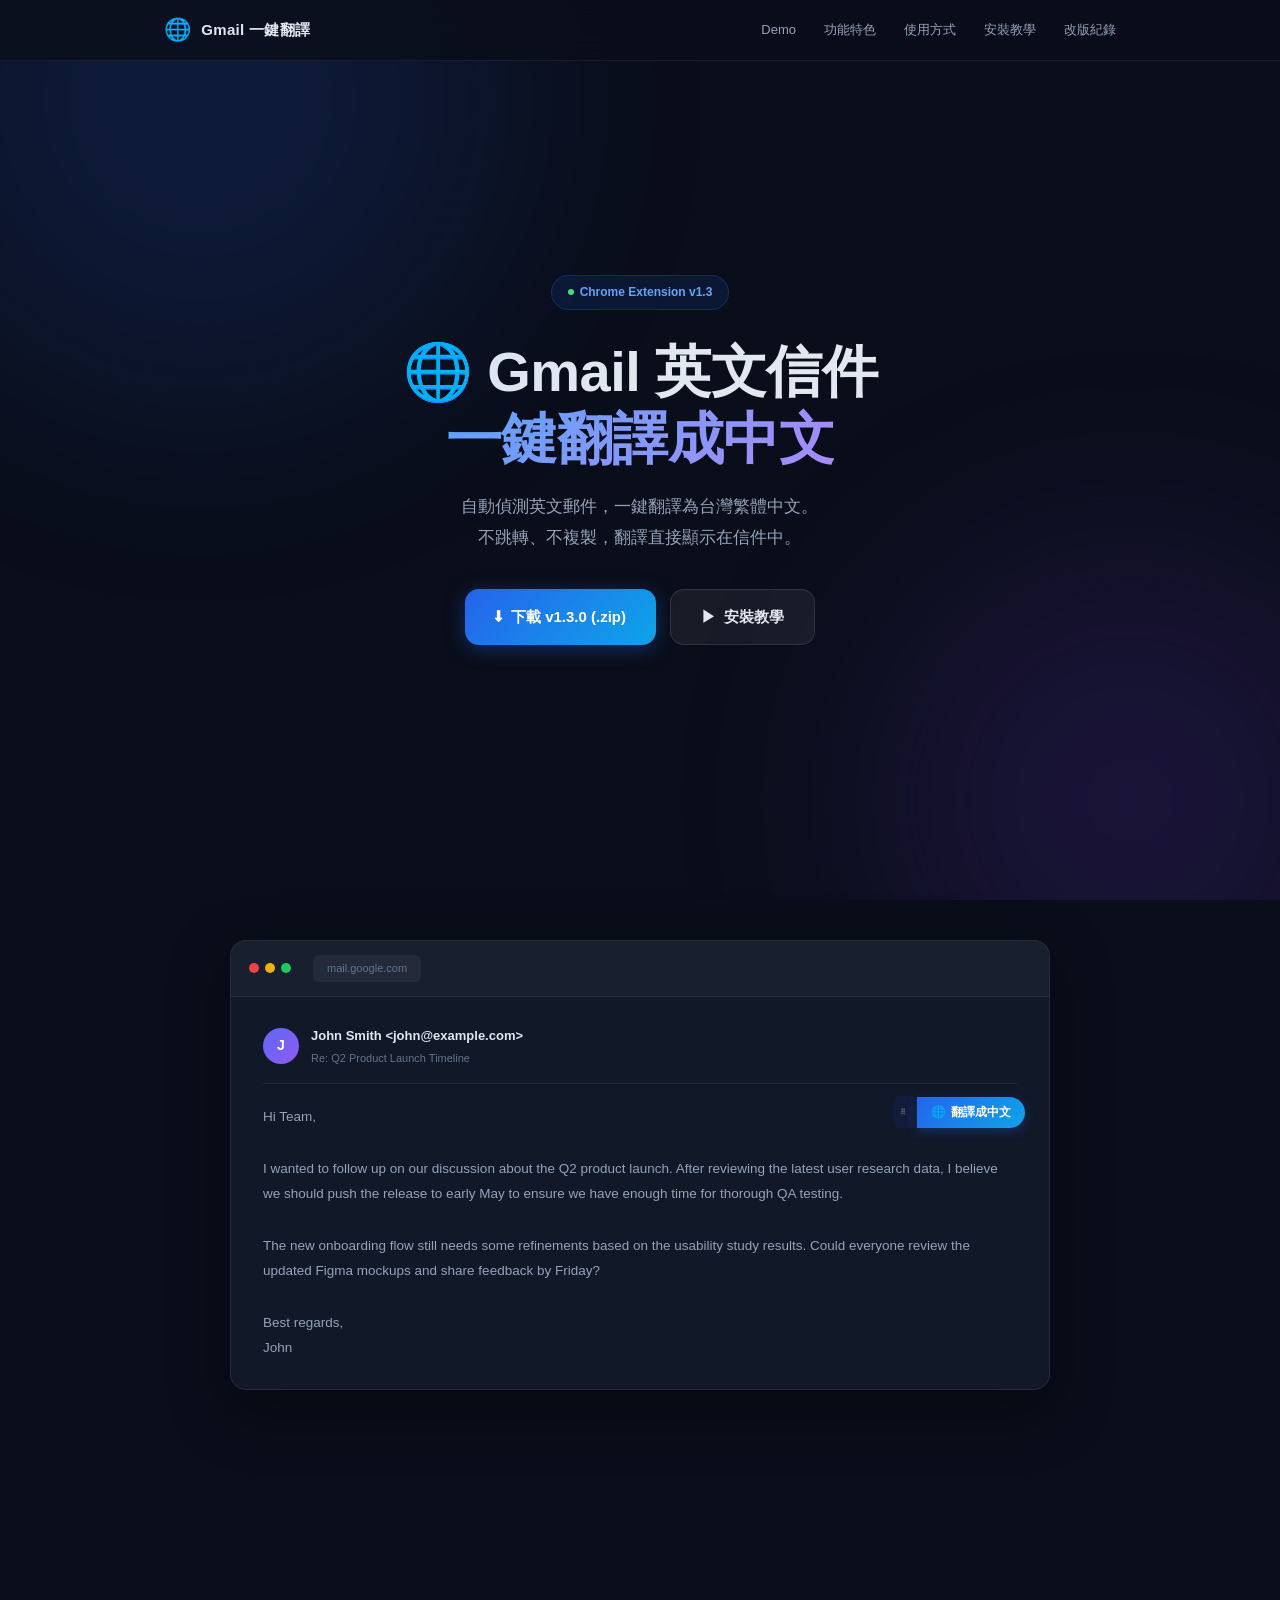
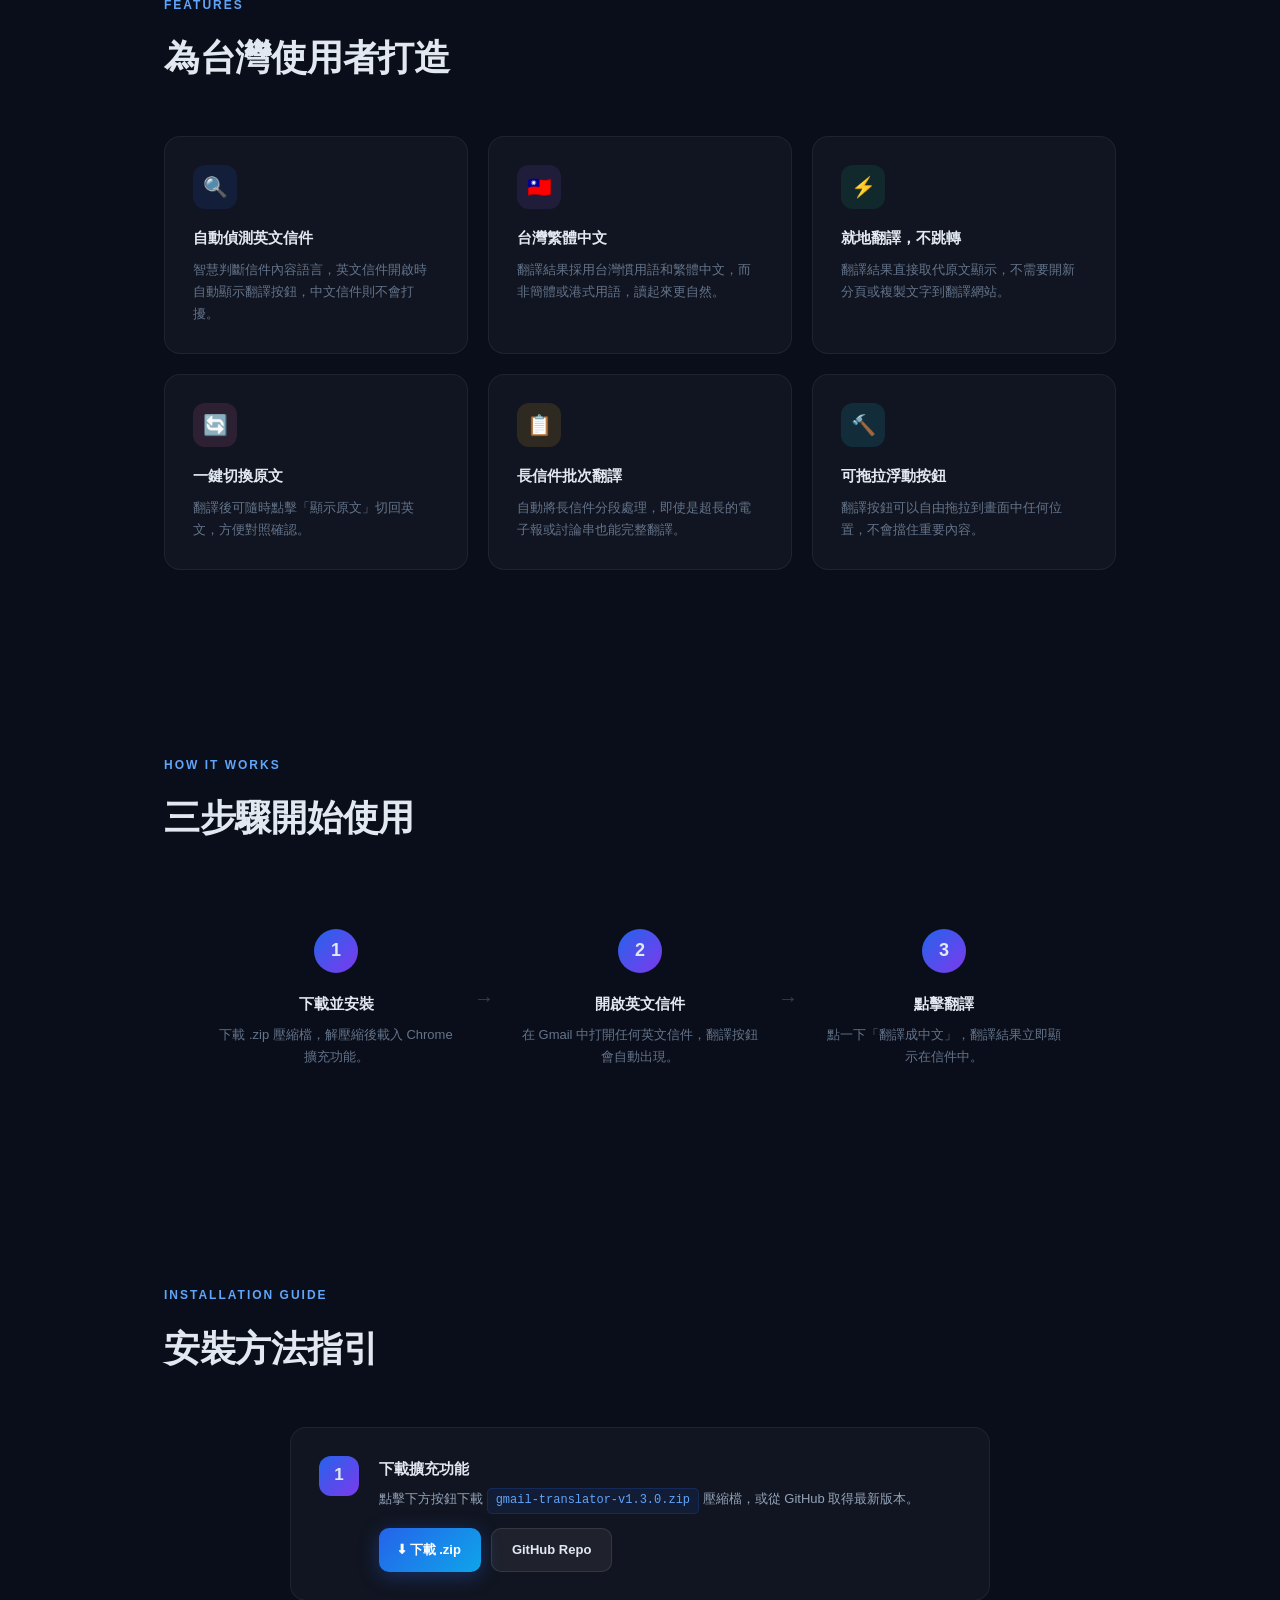
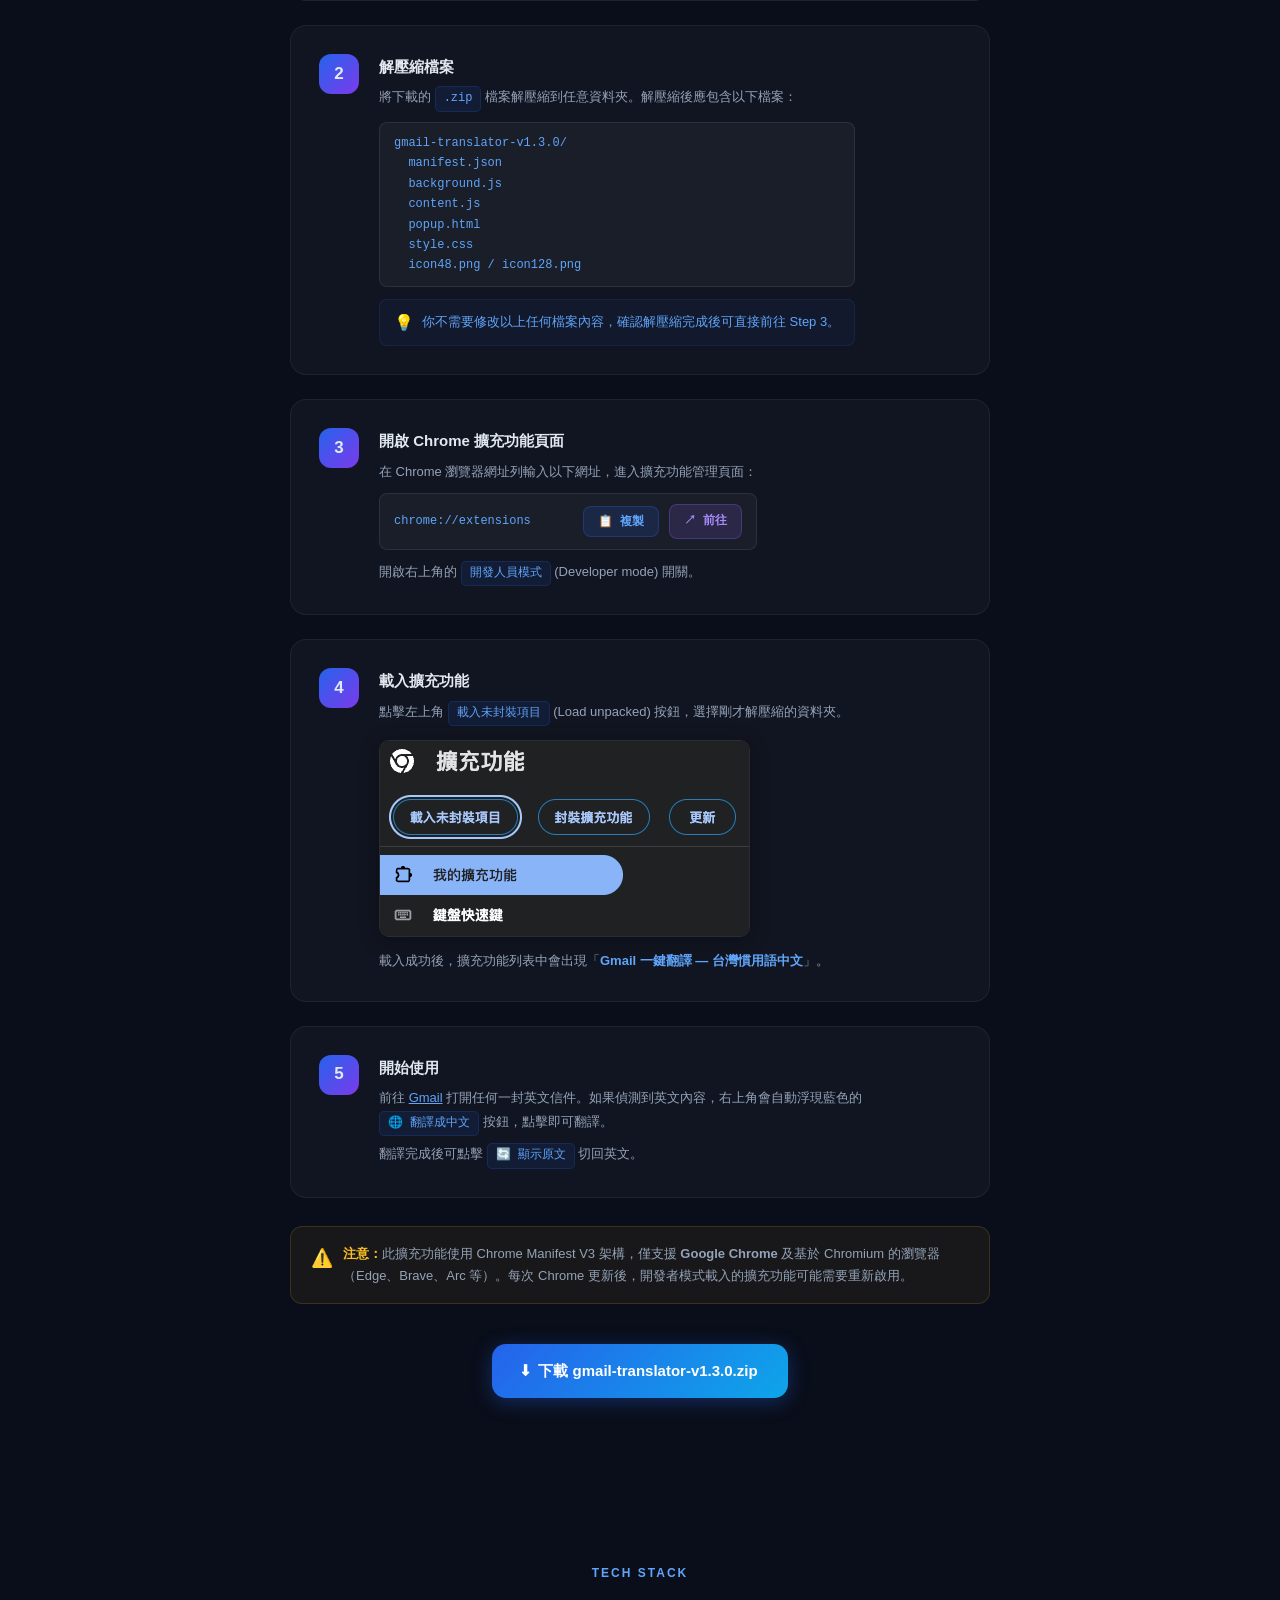
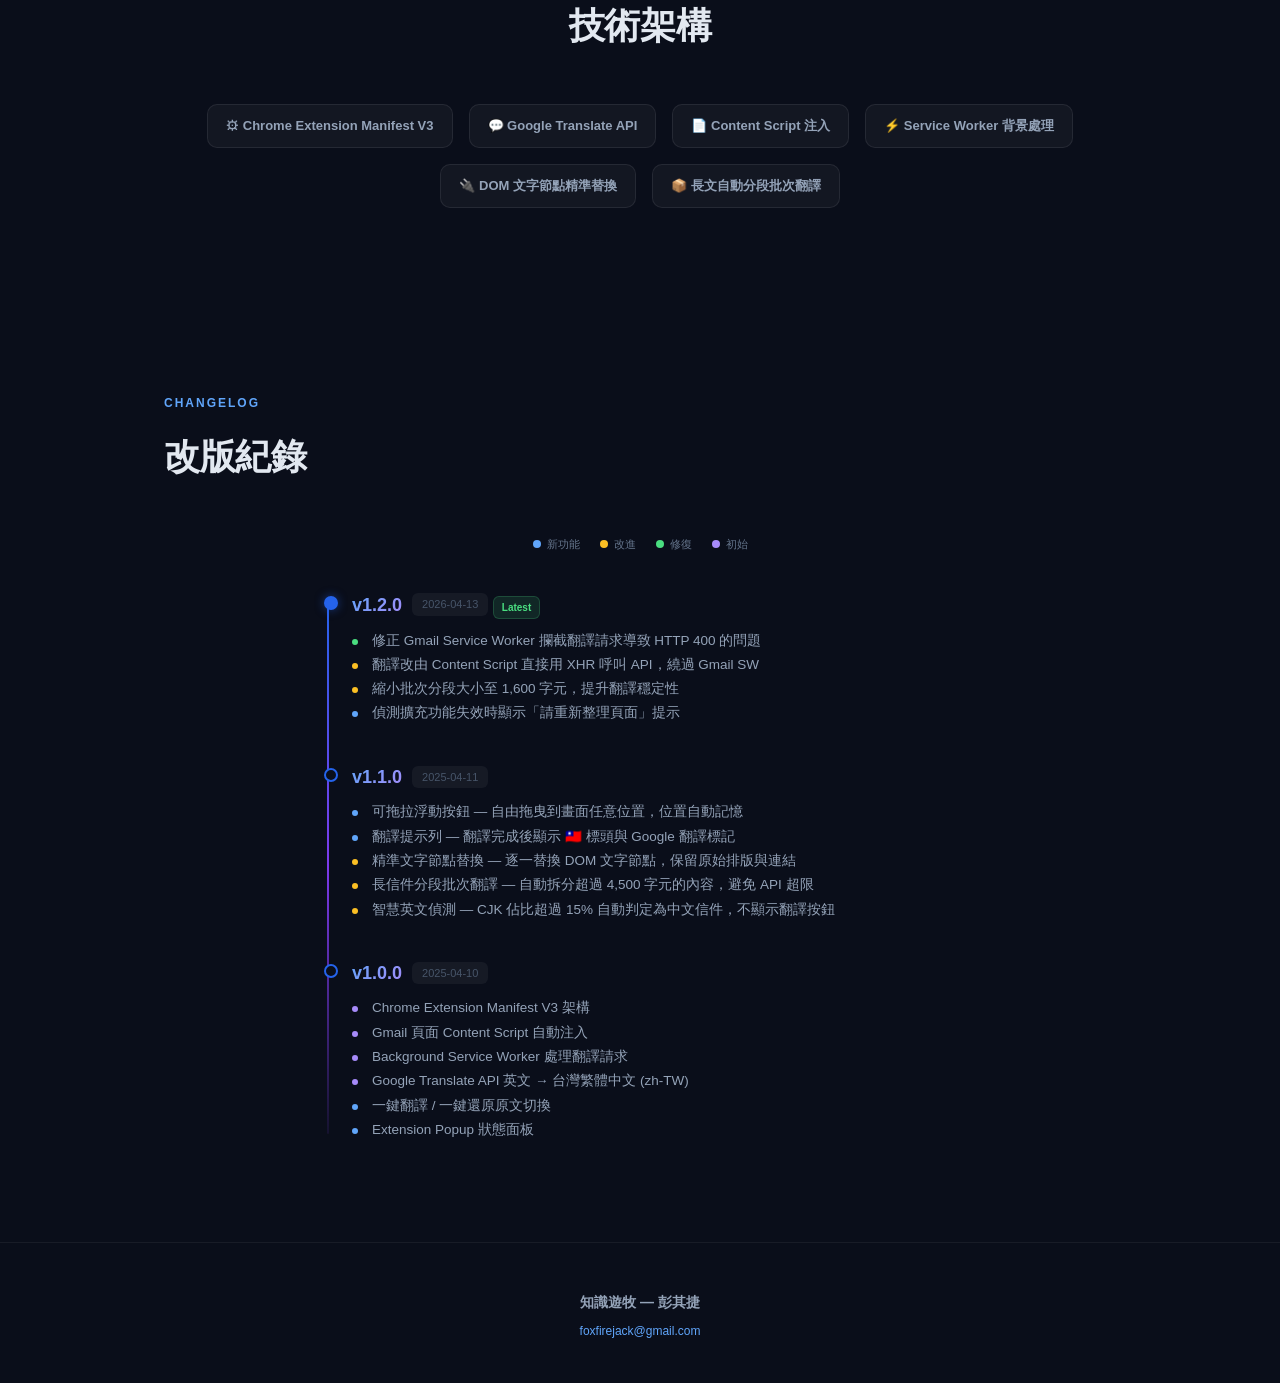
==== commit 65a175dc: "更新首頁：作者資訊、中文導覽列、標題微動畫、移除 GitHub 連結 Co-Authored-By: Claude Opus 4.6 (1M context) <noreply@anthropic.c" ====
--- a/index.html
+++ b/index.html
@@ -112,10 +112,24 @@
   letter-spacing: -0.5px;
 }
 h1 .gradient {
-  background: linear-gradient(135deg, #60a5fa, #a78bfa, #f472b6);
+  background: linear-gradient(135deg, #60a5fa, #a78bfa, #f472b6, #60a5fa);
+  background-size: 300% 300%;
   -webkit-background-clip: text;
   -webkit-text-fill-color: transparent;
   background-clip: text;
+  animation: gradient-shift 6s ease-in-out infinite;
+}
+@keyframes gradient-shift {
+  0%, 100% { background-position: 0% 50%; }
+  50% { background-position: 100% 50%; }
+}
+h1 .hero-globe {
+  display: inline-block;
+  animation: gentle-bounce 3s ease-in-out infinite;
+}
+@keyframes gentle-bounce {
+  0%, 100% { transform: translateY(0); }
+  50% { transform: translateY(-6px); }
 }
 .hero-desc {
   font-size: 17px;
@@ -634,10 +648,16 @@
 /* === Footer === */
 footer {
   border-top: 1px solid rgba(255,255,255,0.06);
-  padding: 40px 0;
+  padding: 48px 0;
   text-align: center;
 }
-footer p {
+footer .author {
+  font-size: 14px;
+  color: #94a3b8;
+  margin-bottom: 6px;
+  font-weight: 600;
+}
+footer .author-sub {
   font-size: 12px;
   color: #475569;
 }
@@ -665,11 +685,10 @@
     </div>
     <div class="nav-links">
       <a href="#demo">Demo</a>
-      <a href="#features">Features</a>
-      <a href="#howto">How it works</a>
-      <a href="#install">Install</a>
-      <a href="#changelog">Changelog</a>
-      <a href="https://github.com/Knowledge-Knowmad/gmail_translator" target="_blank">GitHub</a>
+      <a href="#features">功能特色</a>
+      <a href="#howto">使用方式</a>
+      <a href="#install">安裝教學</a>
+      <a href="#changelog">改版紀錄</a>
     </div>
   </div>
 </nav>
@@ -682,7 +701,7 @@
       Chrome Extension v1.3
     </div>
     <h1>
-      Gmail 英文信件<br>
+      <span class="hero-globe">🌐</span> Gmail 英文信件<br>
       <span class="gradient">一鍵翻譯成中文</span>
     </h1>
     <p class="hero-desc">
@@ -999,9 +1018,9 @@
 <!-- Footer -->
 <footer>
   <div class="container">
-    <p>
-      Gmail 一鍵翻譯 &mdash; Open Source on
-      <a href="https://github.com/Knowledge-Knowmad/gmail_translator" target="_blank">GitHub</a>
+    <p class="author">知識遊牧 &mdash; 彭其捷</p>
+    <p class="author-sub">
+      <a href="mailto:foxfirejack@gmail.com">foxfirejack@gmail.com</a>
     </p>
   </div>
 </footer>
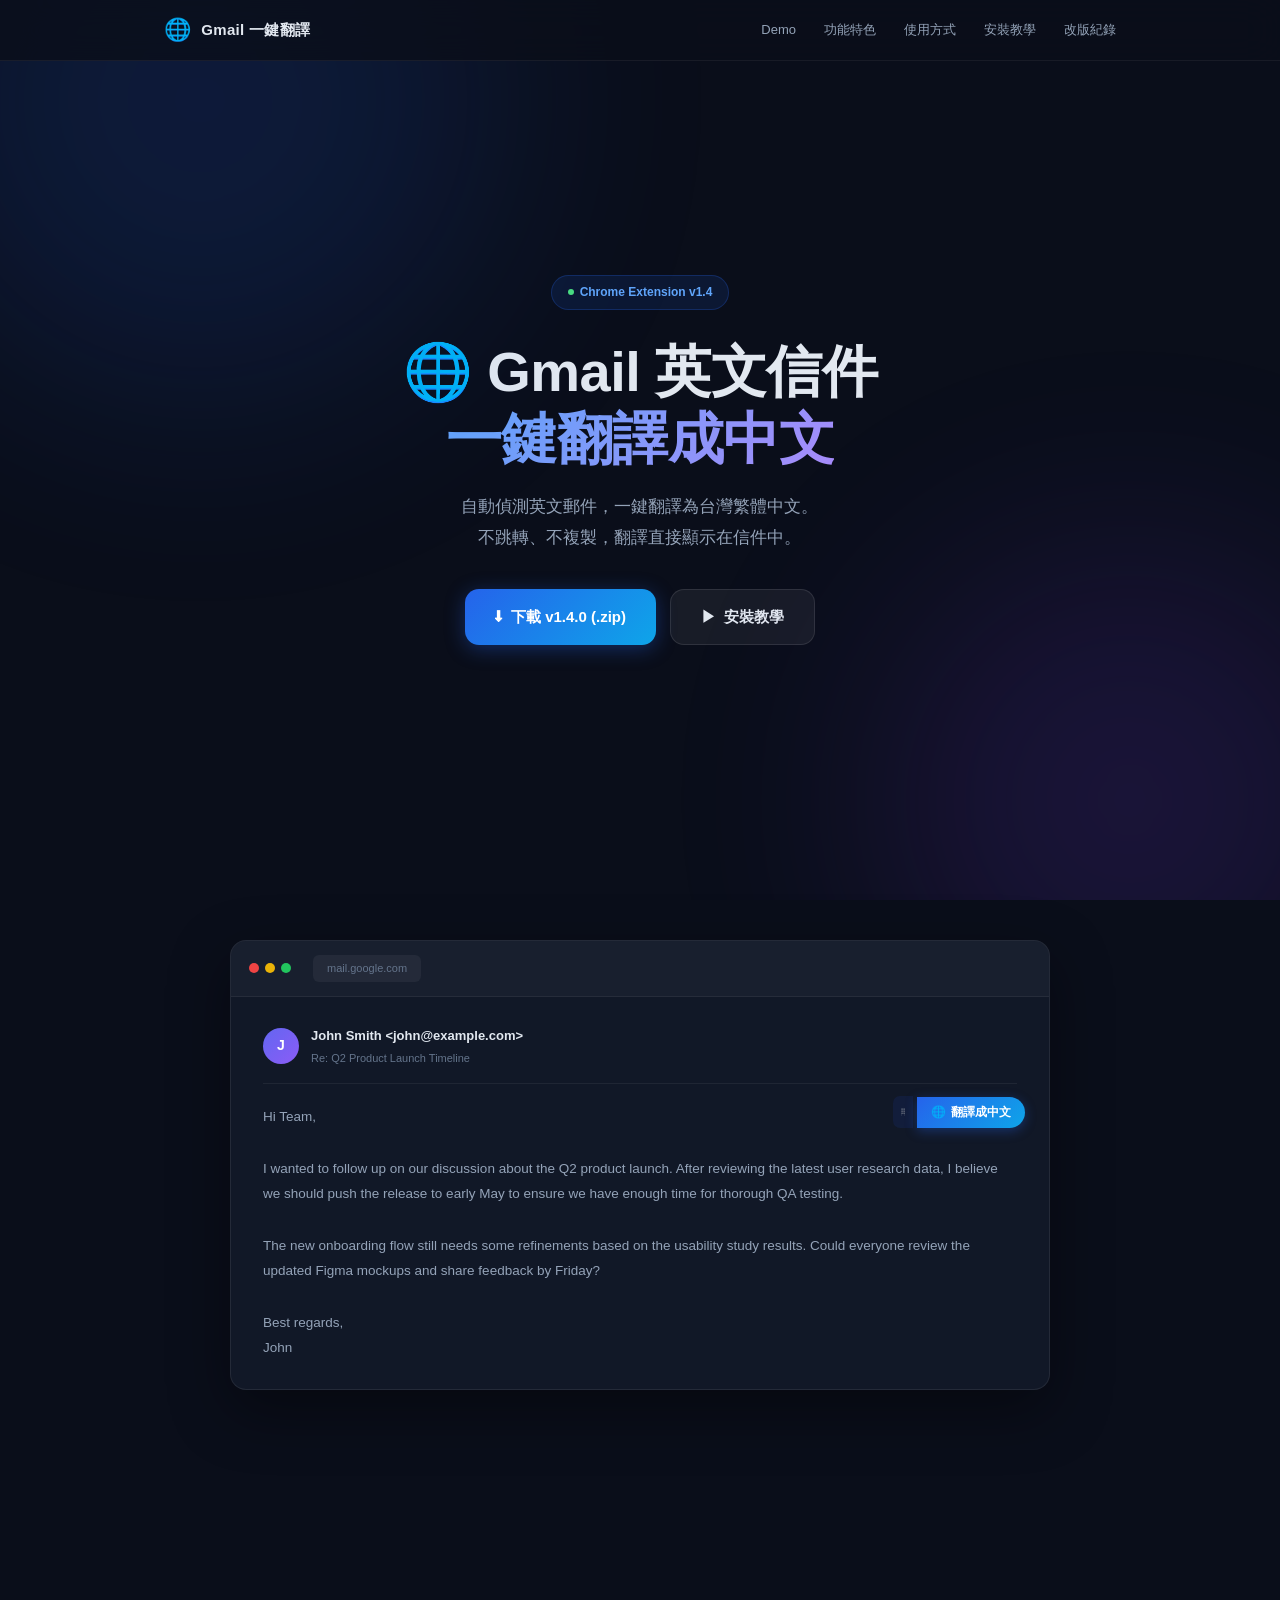
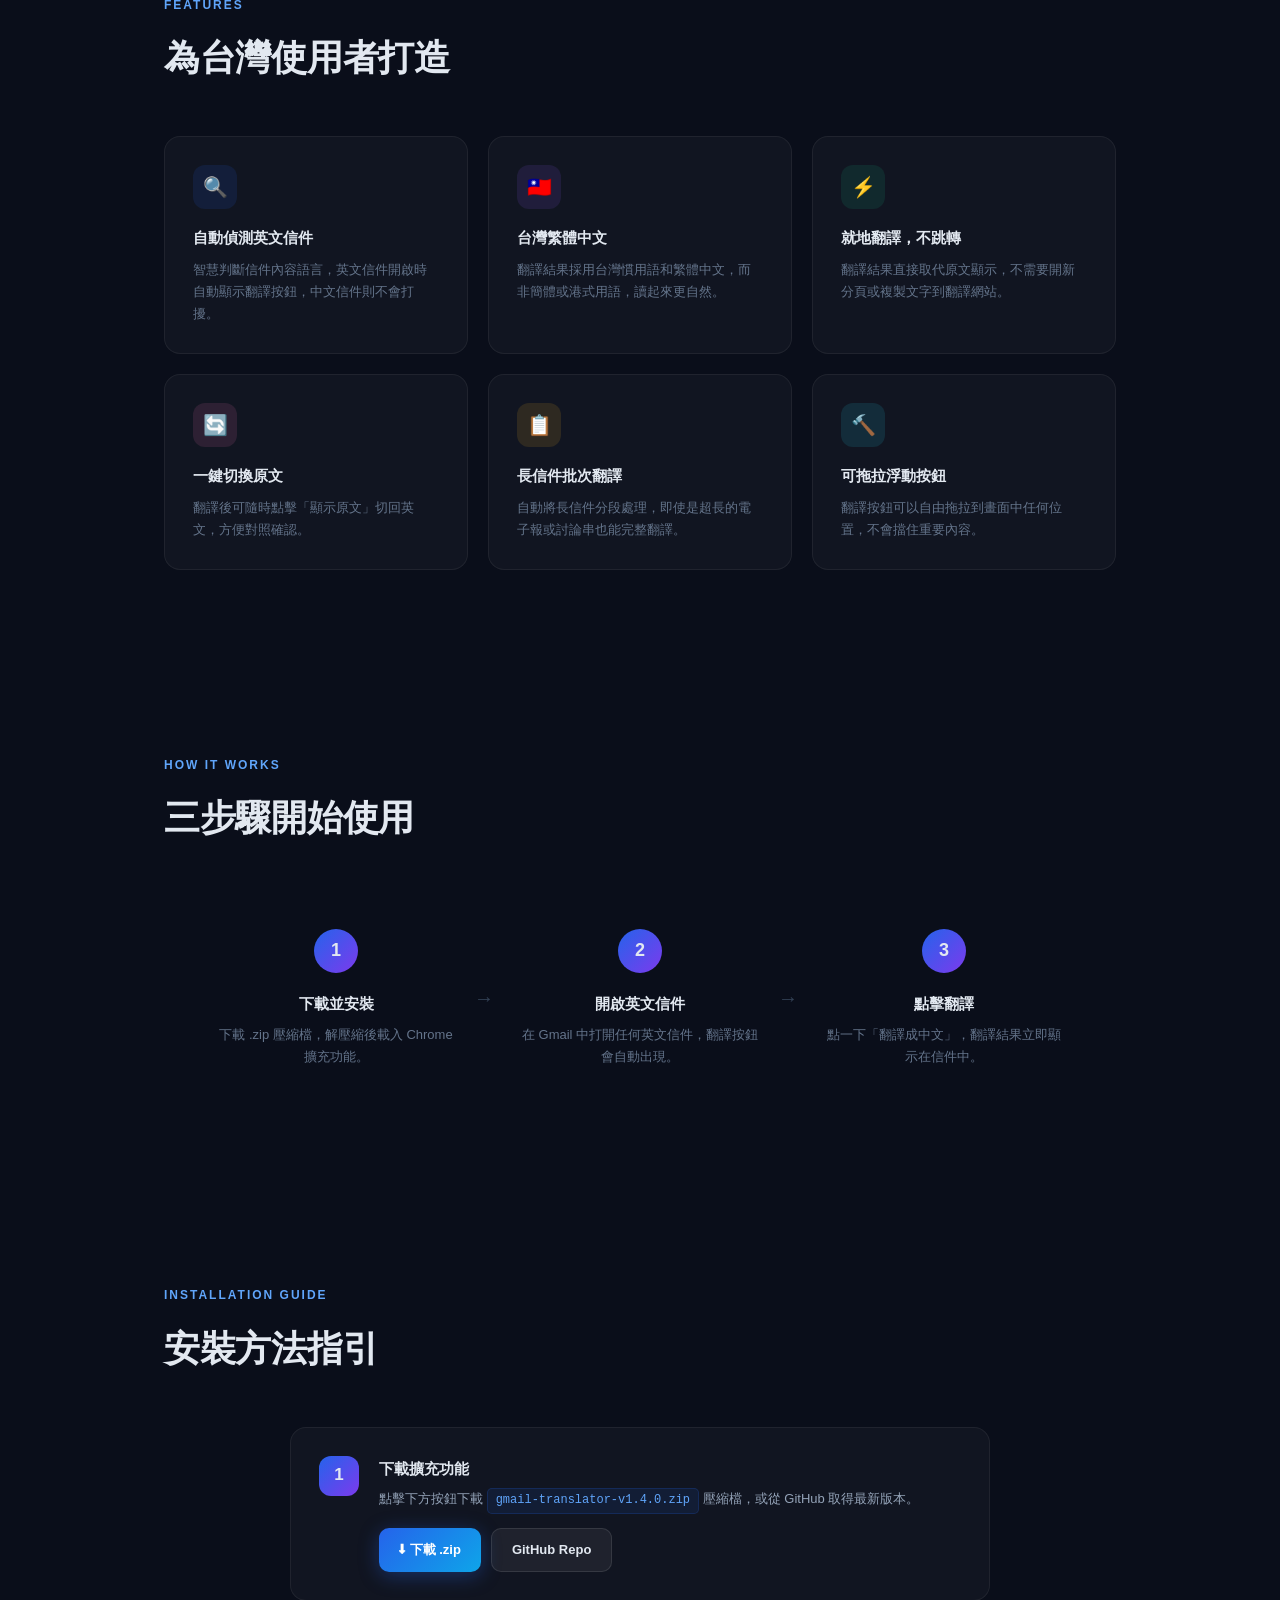
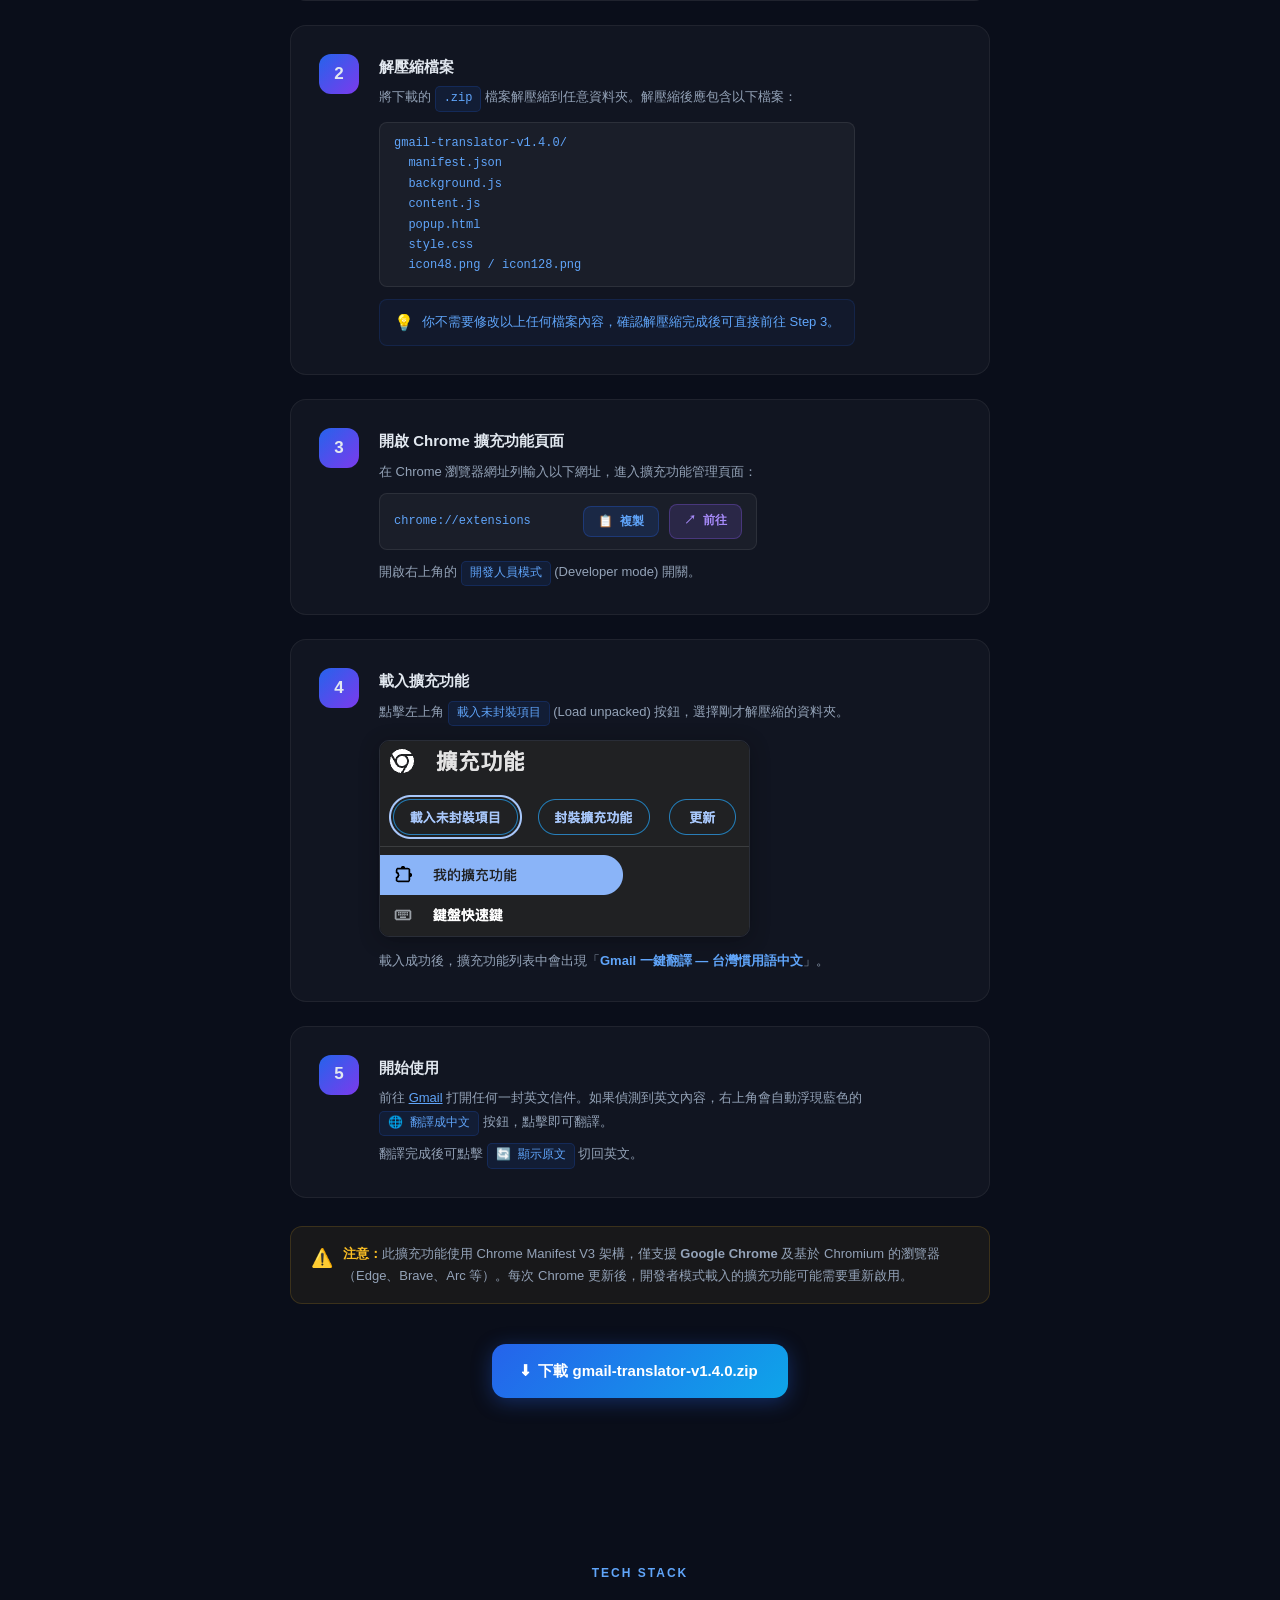
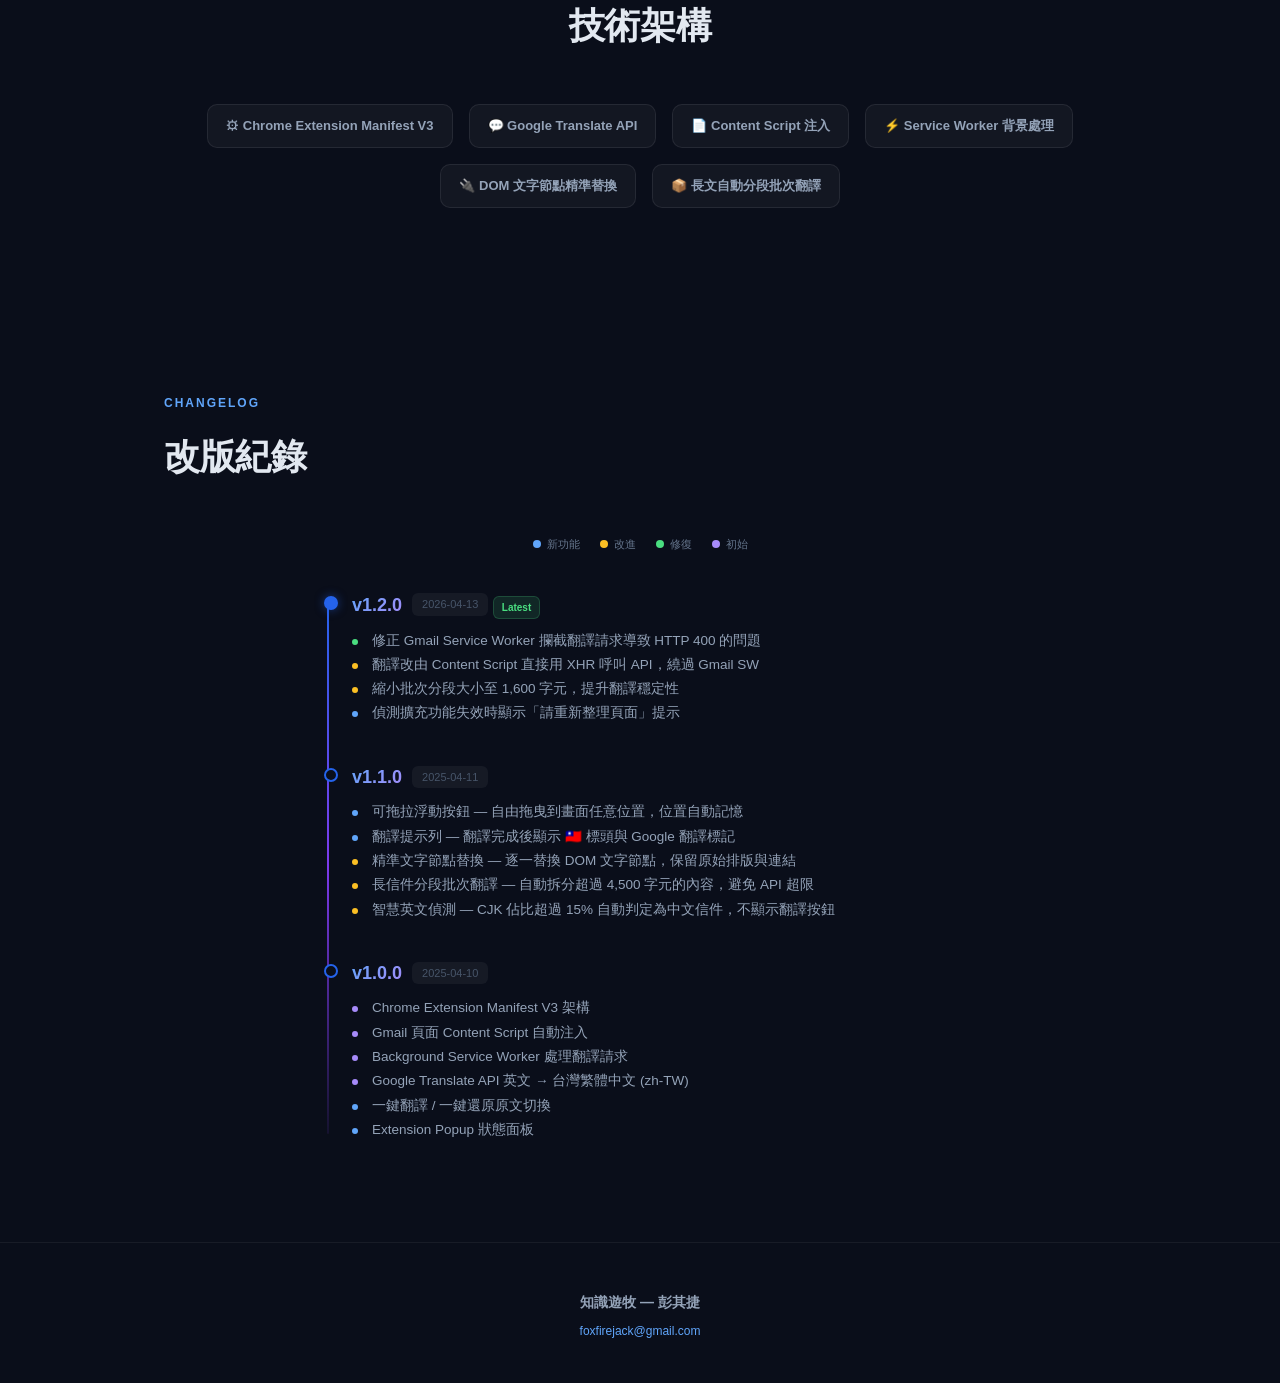
==== commit e0ef665f: "v1.4.0: 修正含 emoji 電子報翻譯失敗，縮小分段並加入 GET/POST fallback - 分段大小 1800→800（background）、1600→600（content） - " ====
--- a/index.html
+++ b/index.html
@@ -698,7 +698,7 @@
   <div class="hero-inner">
     <div class="hero-badge">
       <span class="dot"></span>
-      Chrome Extension v1.3
+      Chrome Extension v1.4
     </div>
     <h1>
       <span class="hero-globe">🌐</span> Gmail 英文信件<br>
@@ -709,8 +709,8 @@
       不跳轉、不複製，翻譯直接顯示在信件中。
     </p>
     <div class="hero-actions">
-      <a class="btn-primary" href="gmail-translator-v1.3.0.zip" download>
-        <span>&#11015;</span> 下載 v1.3.0 (.zip)
+      <a class="btn-primary" href="gmail-translator-v1.4.0.zip" download>
+        <span>&#11015;</span> 下載 v1.4.0 (.zip)
       </a>
       <a class="btn-secondary" href="#install">
         <span>&#9654;</span> 安裝教學
@@ -850,9 +850,9 @@
         <div class="install-step-num">1</div>
         <div class="install-step-body">
           <h3>下載擴充功能</h3>
-          <p>點擊下方按鈕下載 <code>gmail-translator-v1.3.0.zip</code> 壓縮檔，或從 GitHub 取得最新版本。</p>
+          <p>點擊下方按鈕下載 <code>gmail-translator-v1.4.0.zip</code> 壓縮檔，或從 GitHub 取得最新版本。</p>
           <div style="margin-top:14px; display:flex; gap:10px; flex-wrap:wrap;">
-            <a class="btn-primary" href="gmail-translator-v1.3.0.zip" download style="font-size:13px; padding:10px 20px; border-radius:10px;">
+            <a class="btn-primary" href="gmail-translator-v1.4.0.zip" download style="font-size:13px; padding:10px 20px; border-radius:10px;">
               &#11015; 下載 .zip
             </a>
             <a class="btn-secondary" href="https://github.com/Knowledge-Knowmad/gmail_translator" target="_blank" style="font-size:13px; padding:10px 20px; border-radius:10px;">
@@ -868,7 +868,7 @@
           <h3>解壓縮檔案</h3>
           <p>將下載的 <code>.zip</code> 檔案解壓縮到任意資料夾。解壓縮後應包含以下檔案：</p>
           <div class="path-box">
-            gmail-translator-v1.3.0/<br>
+            gmail-translator-v1.4.0/<br>
             &nbsp;&nbsp;manifest.json<br>
             &nbsp;&nbsp;background.js<br>
             &nbsp;&nbsp;content.js<br>
@@ -926,8 +926,8 @@
     </div>
 
     <div class="install-download-cta">
-      <a class="btn-primary" href="gmail-translator-v1.3.0.zip" download>
-        <span>&#11015;</span> 下載 gmail-translator-v1.3.0.zip
+      <a class="btn-primary" href="gmail-translator-v1.4.0.zip" download>
+        <span>&#11015;</span> 下載 gmail-translator-v1.4.0.zip
       </a>
     </div>
   </div>
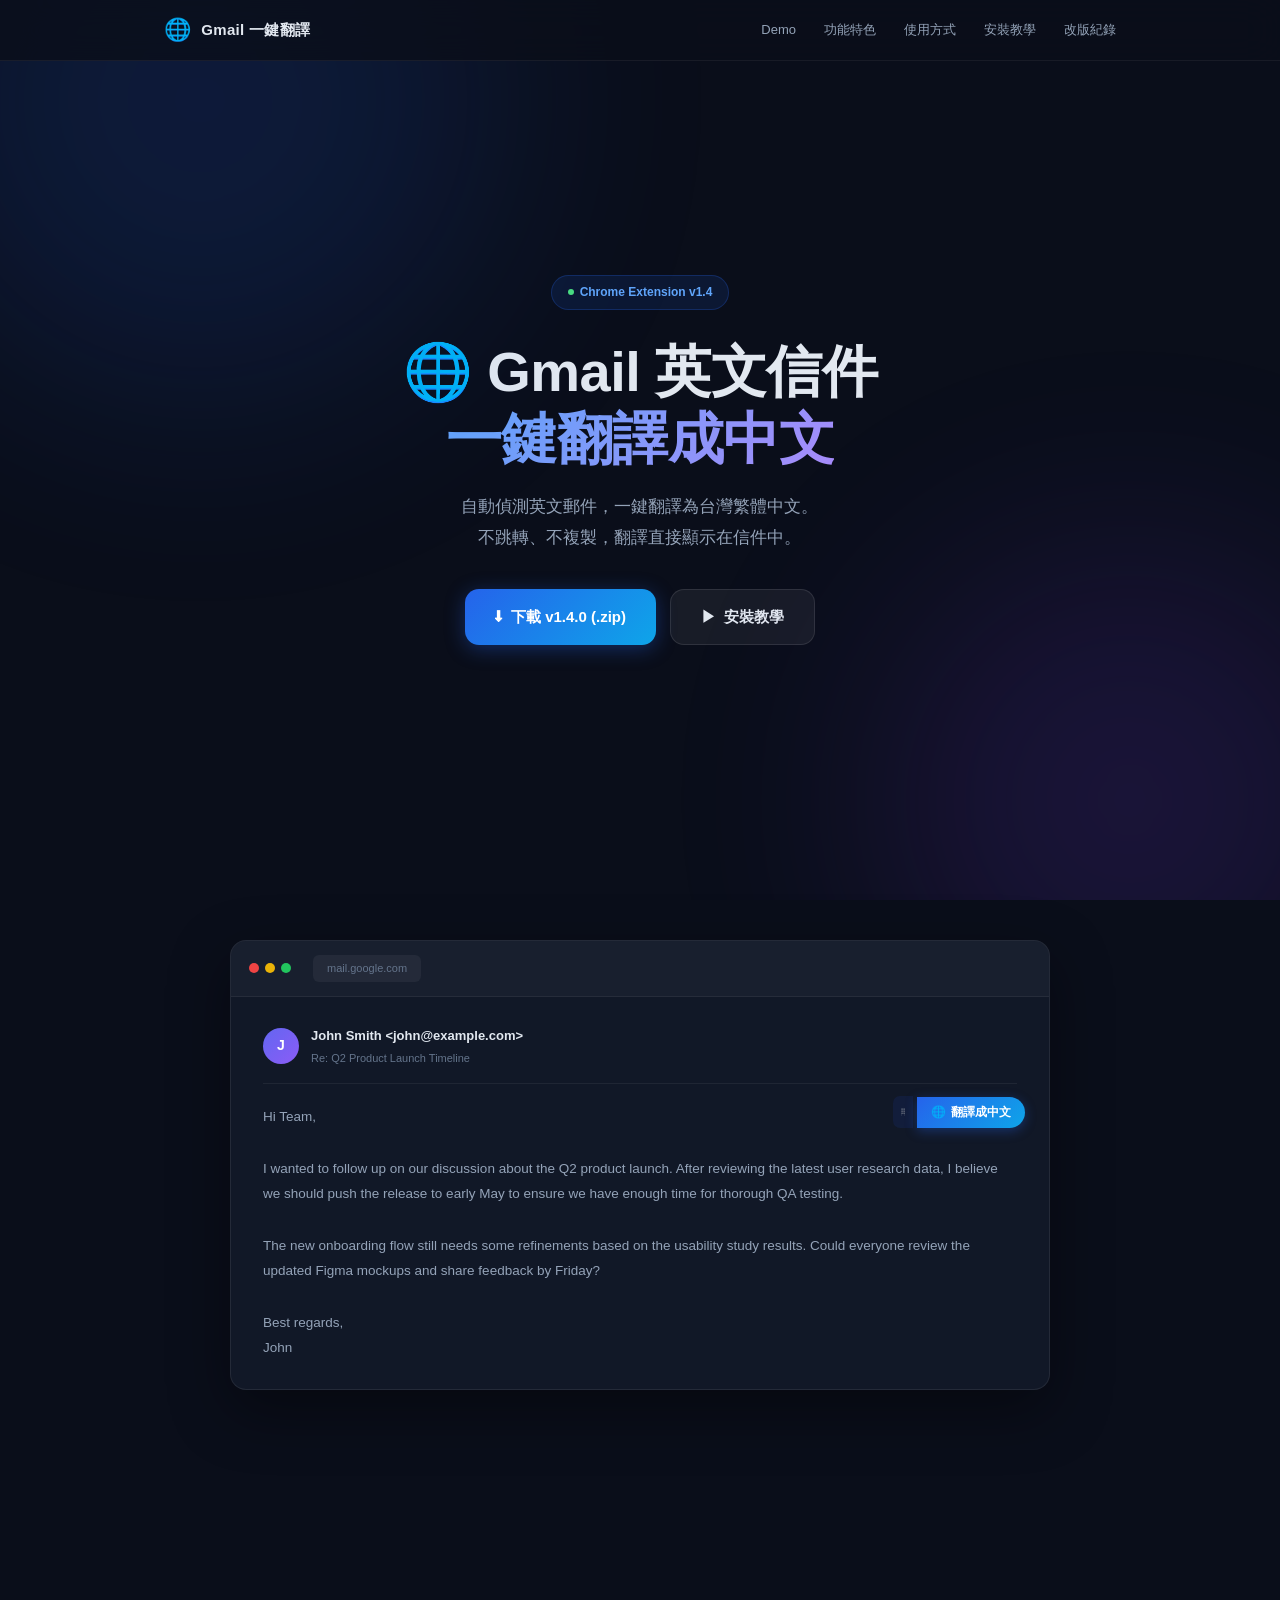
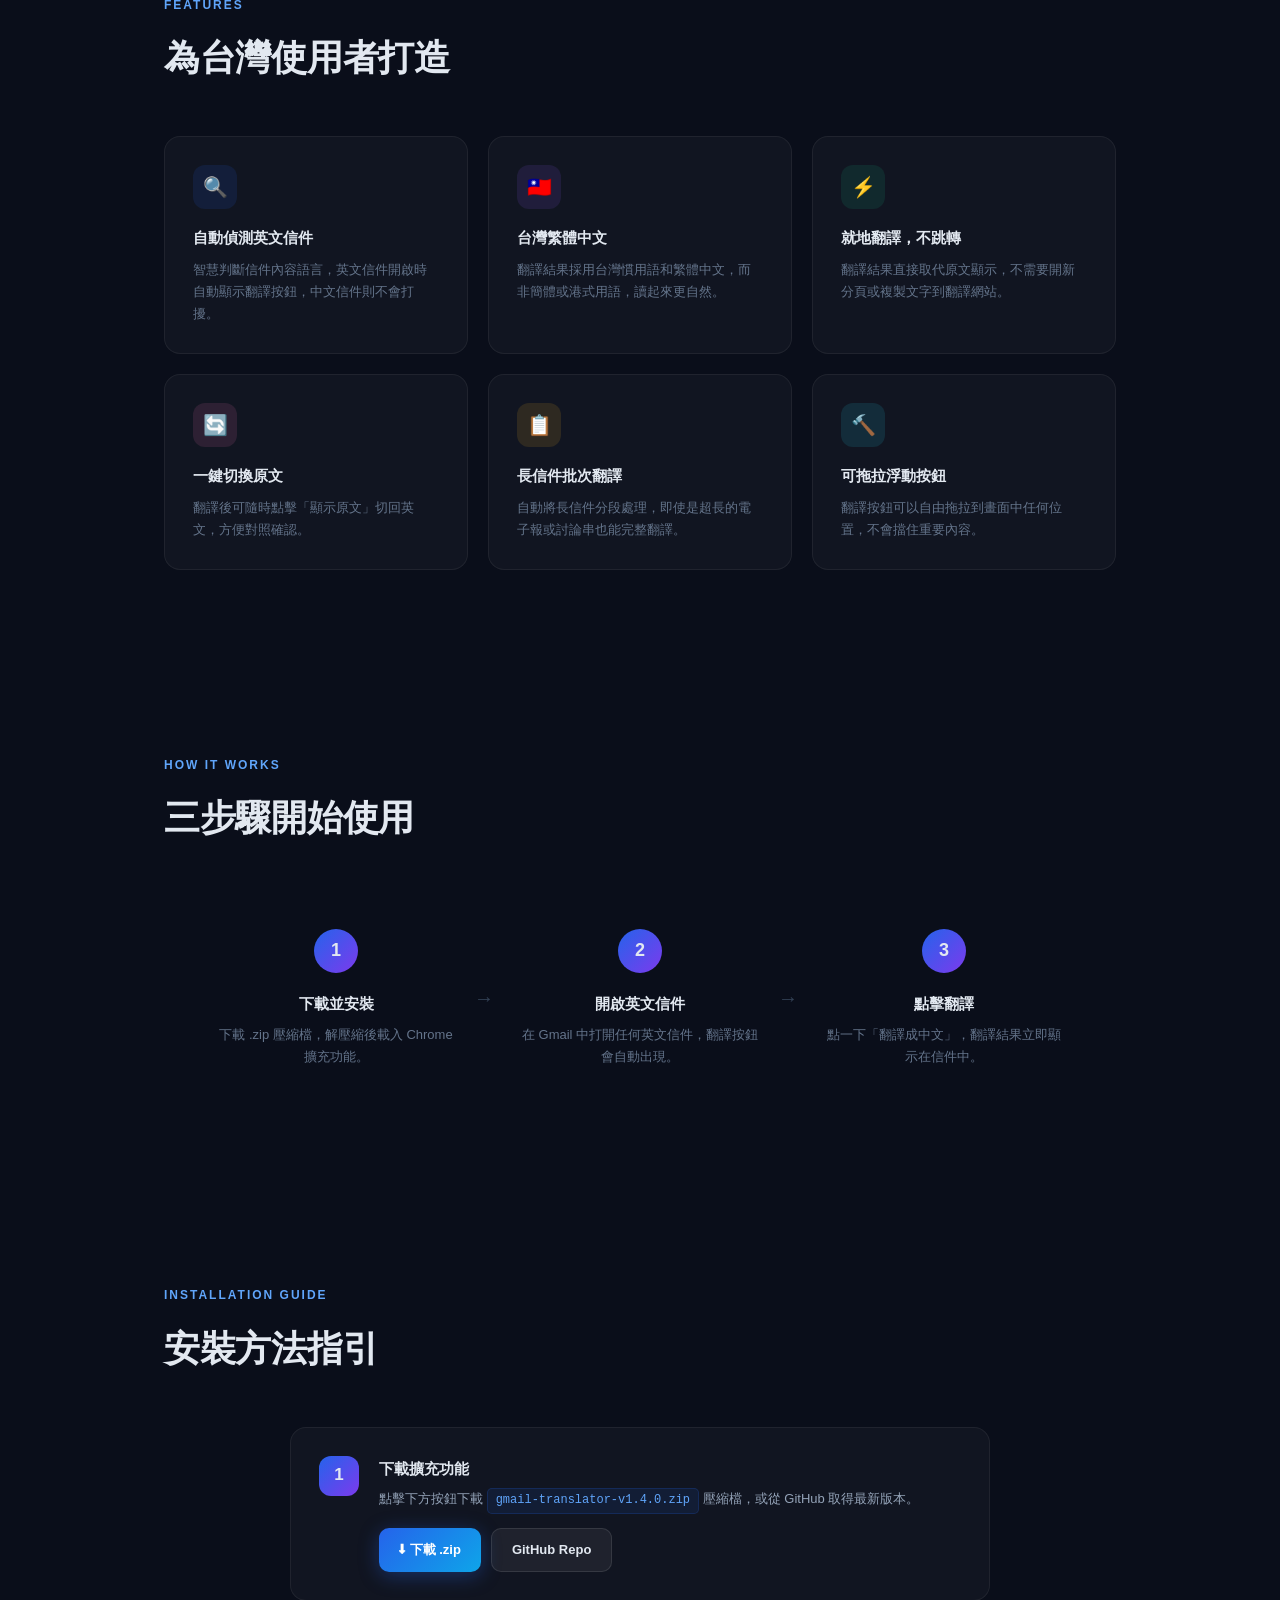
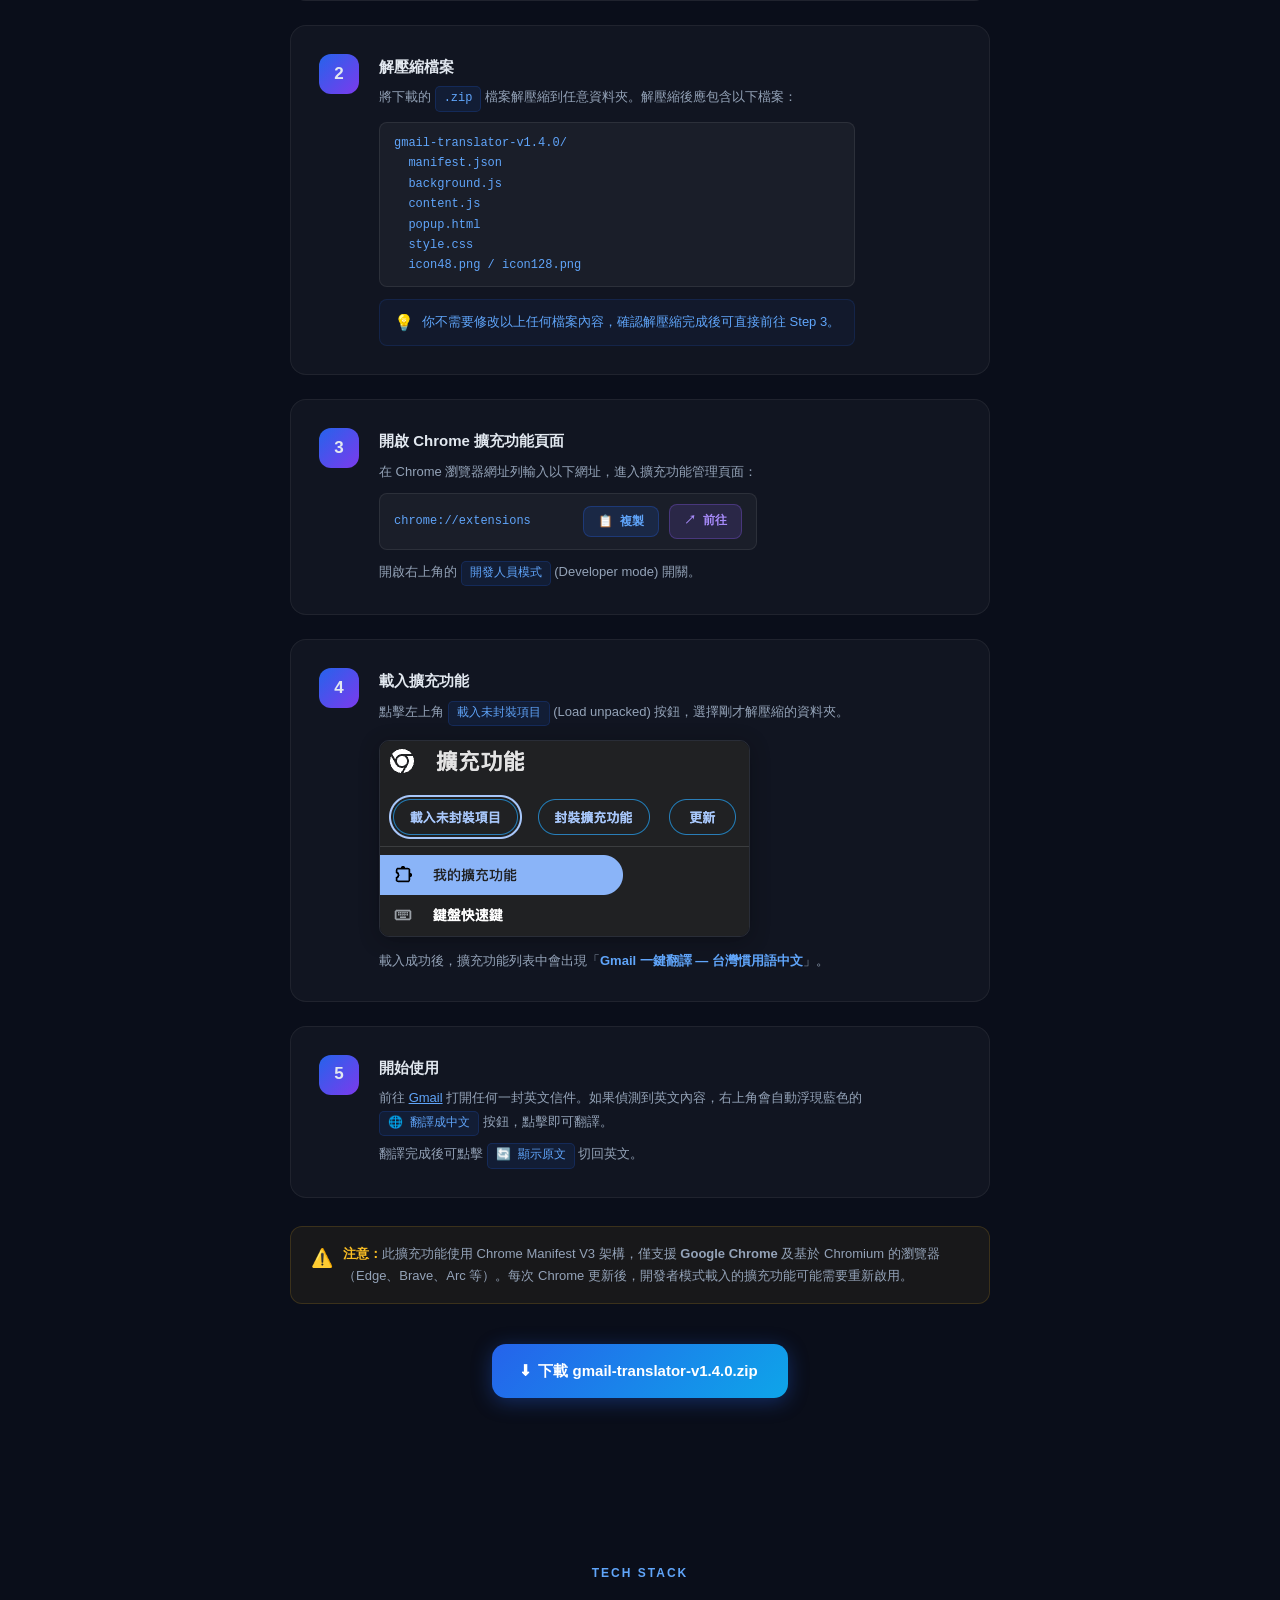
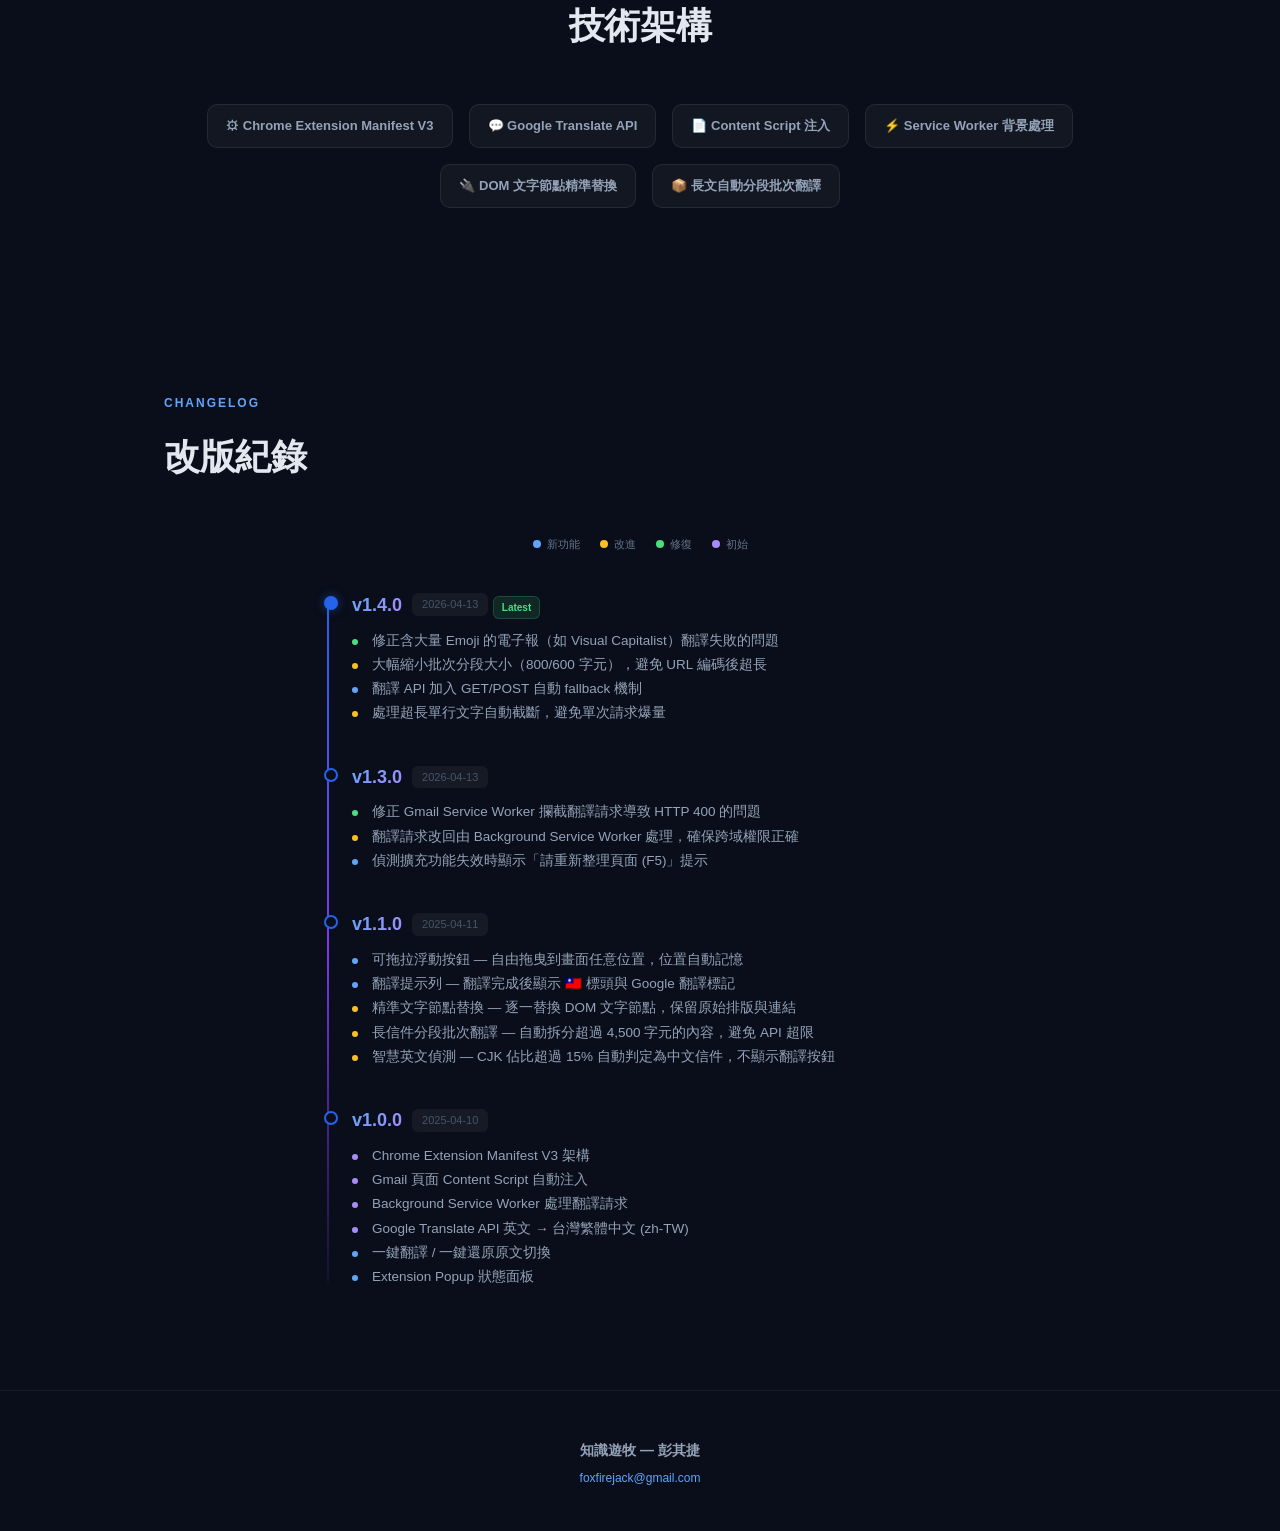
==== commit db8c9e5a: "更新 changelog：新增 v1.4.0 與 v1.3.0 改版紀錄 Co-Authored-By: Claude Opus 4.6 (1M context) <noreply@anthropic" ====
--- a/index.html
+++ b/index.html
@@ -962,19 +962,33 @@
     </div>
     <div class="changelog-timeline">
 
-      <!-- v1.2.0 -->
+      <!-- v1.4.0 -->
       <div class="cl-entry">
         <div class="cl-dot"></div>
         <div class="cl-version">
-          <h3>v1.2.0</h3>
+          <h3>v1.4.0</h3>
           <span class="cl-date">2026-04-13</span>
         </div>
         <span class="cl-tag latest">Latest</span>
         <ul class="cl-list">
+          <li class="fix">修正含大量 Emoji 的電子報（如 Visual Capitalist）翻譯失敗的問題</li>
+          <li class="improve">大幅縮小批次分段大小（800/600 字元），避免 URL 編碼後超長</li>
+          <li class="feat">翻譯 API 加入 GET/POST 自動 fallback 機制</li>
+          <li class="improve">處理超長單行文字自動截斷，避免單次請求爆量</li>
+        </ul>
+      </div>
+
+      <!-- v1.3.0 -->
+      <div class="cl-entry">
+        <div class="cl-dot"></div>
+        <div class="cl-version">
+          <h3>v1.3.0</h3>
+          <span class="cl-date">2026-04-13</span>
+        </div>
+        <ul class="cl-list">
           <li class="fix">修正 Gmail Service Worker 攔截翻譯請求導致 HTTP 400 的問題</li>
-          <li class="improve">翻譯改由 Content Script 直接用 XHR 呼叫 API，繞過 Gmail SW</li>
-          <li class="improve">縮小批次分段大小至 1,600 字元，提升翻譯穩定性</li>
-          <li class="feat">偵測擴充功能失效時顯示「請重新整理頁面」提示</li>
+          <li class="improve">翻譯請求改回由 Background Service Worker 處理，確保跨域權限正確</li>
+          <li class="feat">偵測擴充功能失效時顯示「請重新整理頁面 (F5)」提示</li>
         </ul>
       </div>
 
